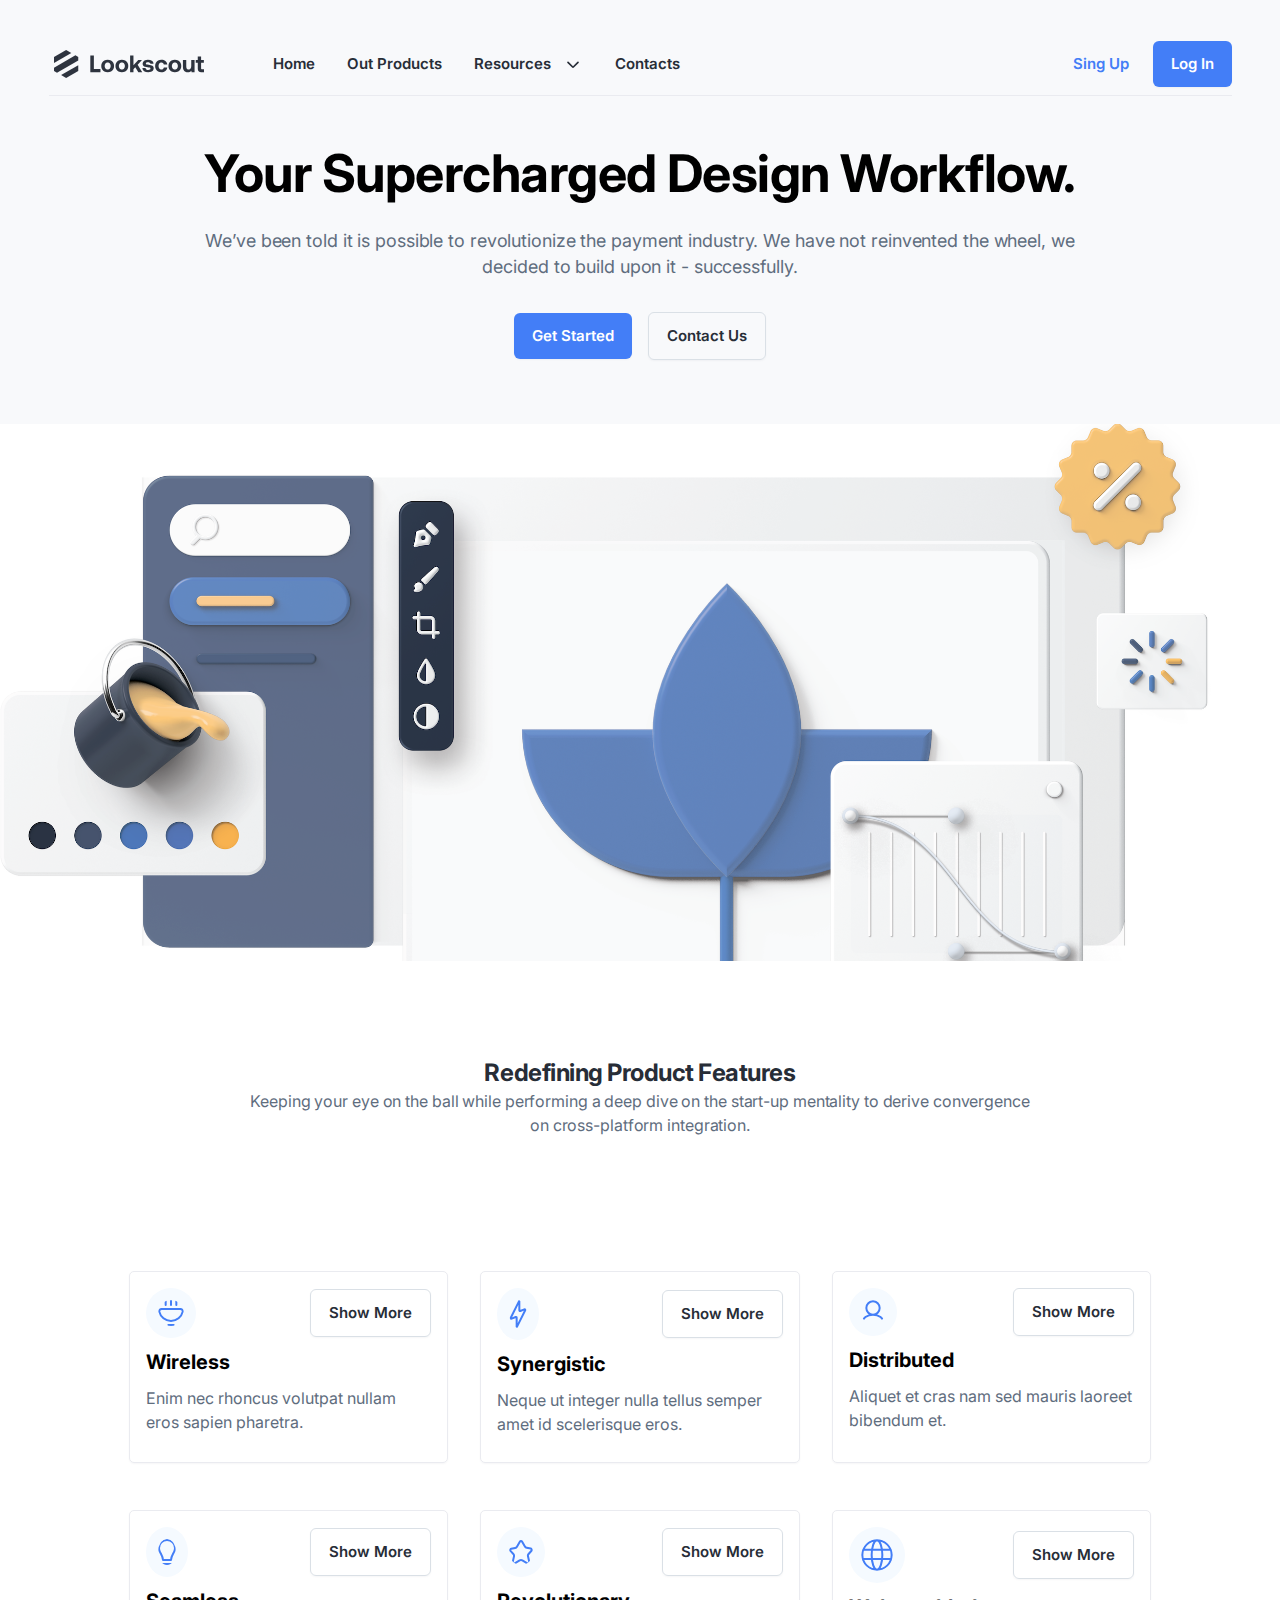
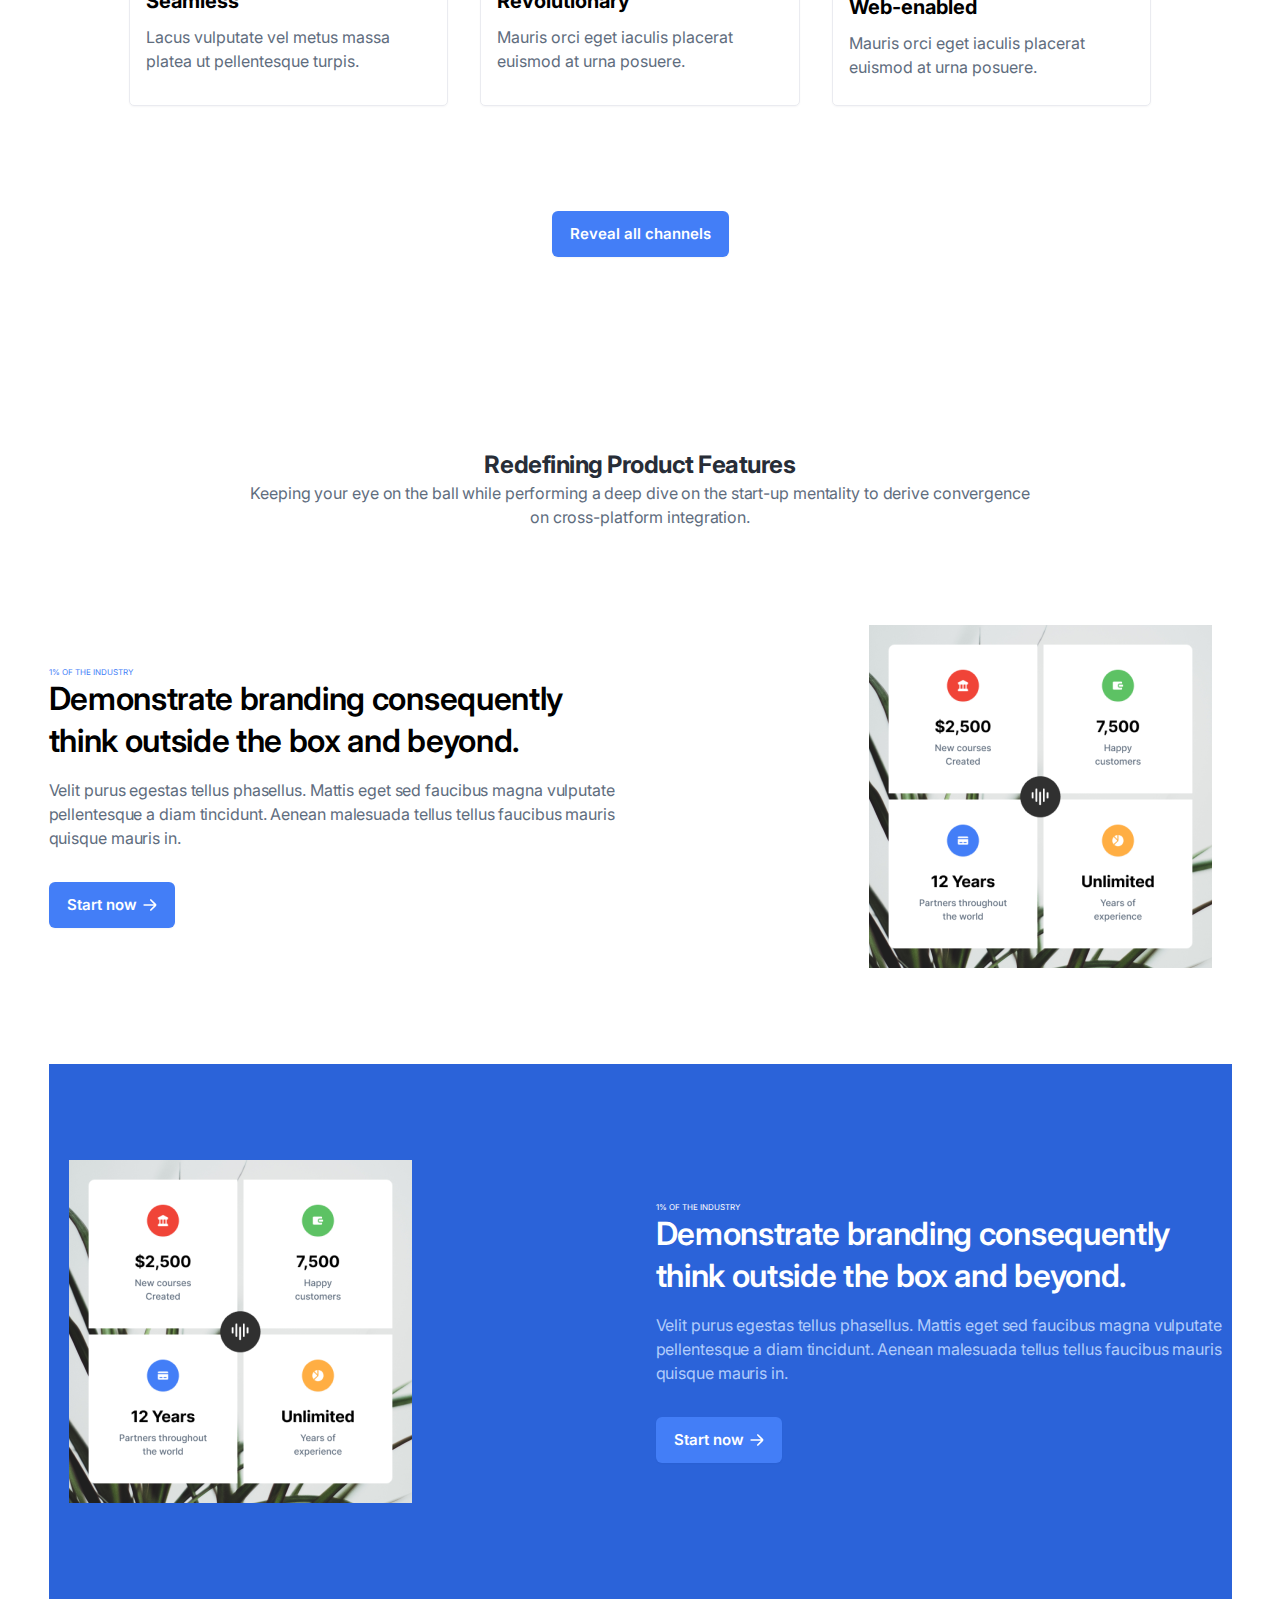
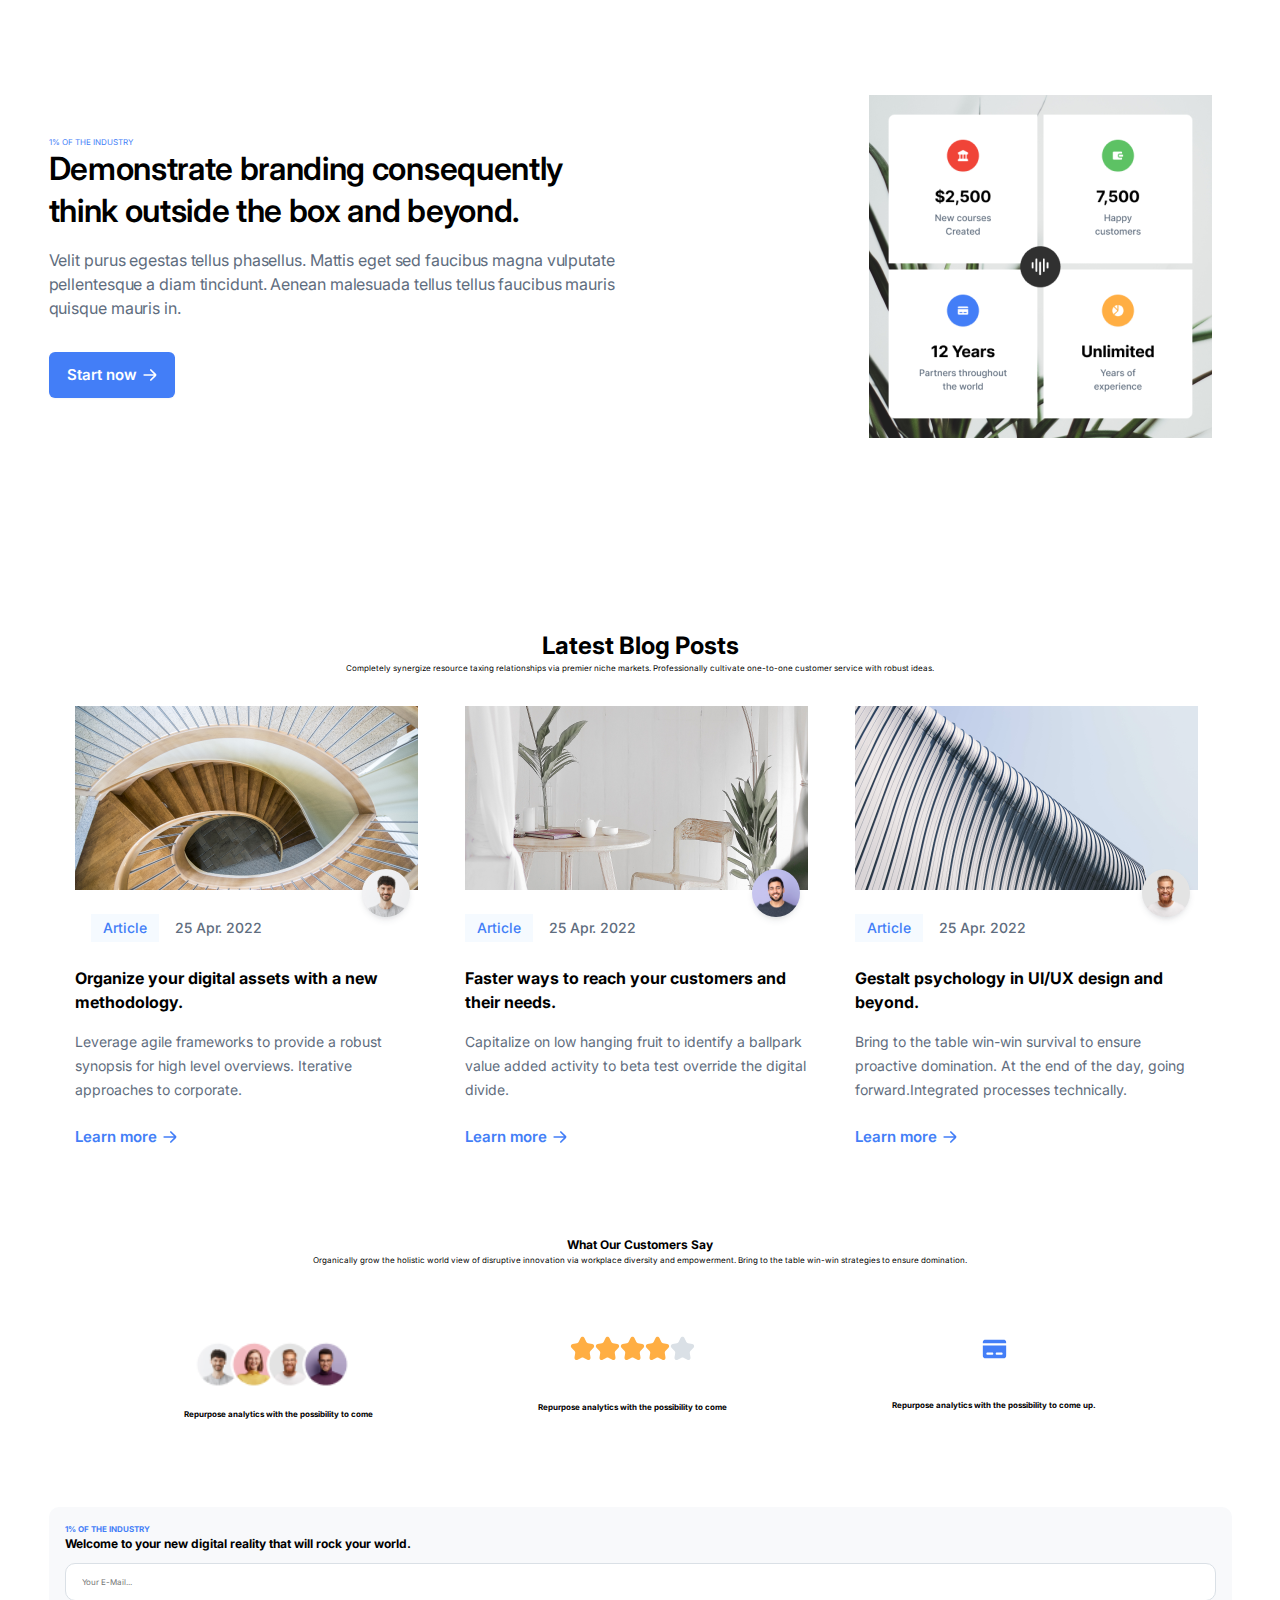
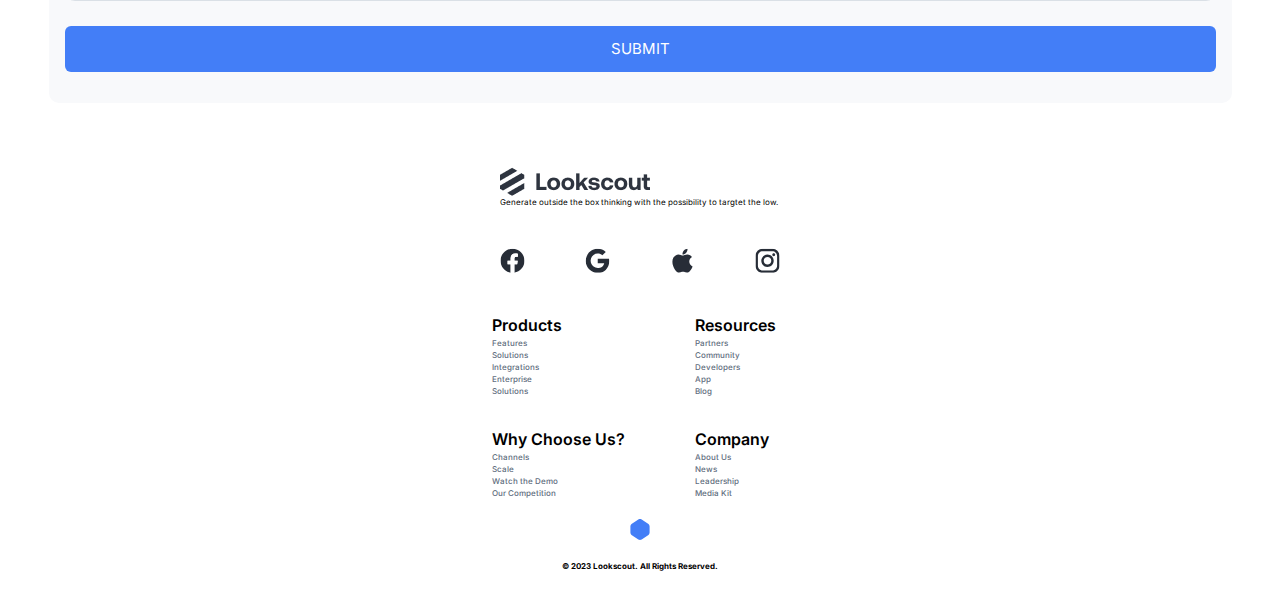
==== index.html @ 936dd912 "fix" ====
<!DOCTYPE html>
<html lang="en">

<head>
	<meta charset="UTF-8" />
	<meta http-equiv="X-UA-Compatible" content="IE=edge" />
	<meta name="viewport" content="width=device-width, initial-scale=1.0" />
	<!-- font link-->
	<link rel="preconnect" href="https://fonts.googleapis.com" />
	<link rel="preconnect" href="https://fonts.gstatic.com" crossorigin />
	<link href="https://fonts.googleapis.com/css2?family=Inter:wght@400;500;600;700&display=block" rel="stylesheet" />

	<!-- css reset -->
	<link rel="stylesheet" href="assets/css/reset.css" />
	<link rel="stylesheet" href="assets/css/lookscout.css" />
	<link rel="stylesheet" href="assets/css/button.css" />
	<!-- css links -->
	<title>Landing Page</title>
</head>

<body>
	<!-- Header Start -->

	<header>
		<div class="container">
			<!--Nav Start -->

			<nav>
				<div class="nav-flex">
					<a href="index.html"><img id="Logo" src="assets/img/svg/Logo.svg" alt="" /></a>
					<div class="Header-links">
						<a href="#">Home</a>
						<a href="#">Out Products</a>
						<a class="downlink" href="#">Resources
							<img src="assets/img/svg/down arrow.svg" alt="" /></a>
						<a href="#">Contacts</a>
					</div>
				</div>
				<div class="singUp-logIn">
					<a class="singUp" href="#">Sing Up</a>
					<a class="button button-blue" href="#"> Log In</a>
				</div>
				<a class="sidebar" href="#"><img src="assets/img/svg/Sidebar.svg" alt="" /></a>
			</nav>

			<!--Nav End -->

			<!--Hero-Base Start -->

			<section class="Hero-Base">
				<div class="Paragraph-container">
					<p class="Headline_xL-Mobile-Semibold">
						Your Supercharged Design Workflow.
					</p>
					<p class="Headline_gray">
						We’ve been told it is possible to revolutionize the
						payment industry. We have not reinvented the wheel,
						we decided to build upon it - successfully.
					</p>
				</div>
				<div class="Input-form">
					<a class="button button-blue mobile-full" href="#">Get Started</a>
					<a class="button mobile-full" href="#">Contact Us</a>
				</div>
			</section>

			<!--Hero-Base End -->
		</div>

		<img class="Header-img" src="assets/img/Landing Page Header Image.png" alt="" />
	</header>

	<!-- Header End -->

	<!-- LeftToRight Start -->
	<div class="section leftToRight">
		<div class="container">
			<div class="leftToRightHeader">
				<h3 class="text-center">Redefining Product Features</h3>
				<p class="text-l text-center">
					Keeping your eye on the ball while performing a deep
					dive on the start-up mentality to derive convergence on
					cross-platform integration.
				</p>
			</div>
			<div class="review-cards">
				<div class="review-card">
					<div class="review-card-header">
						<img src="assets/img/svg/sound.svg" alt="" />
						<a href="#" class="button">Show More</a>
					</div>
					<div class="review-card-text">
						<h4>Wireless</h4>
						<p>
							Enim nec rhoncus volutpat nullam eros sapien
							pharetra.
						</p>
					</div>
				</div>
				<div class="review-card">
					<div class="review-card-header">
						<img src="assets/img/svg/thunder.svg" alt="" />
						<a href="#" class="button">Show More</a>
					</div>
					<div class="review-card-text">
						<h4>Synergistic</h4>
						<p>
							Neque ut integer nulla tellus semper amet id
							scelerisque eros.
						</p>
					</div>
				</div>
				<div class="review-card">
					<div class="review-card-header">
						<img src="assets/img/svg/person.svg" alt="" />
						<a href="#" class="button">Show More</a>
					</div>
					<div class="review-card-text">
						<h4>Distributed</h4>
						<p>
							Aliquet et cras nam sed mauris laoreet bibendum
							et.
						</p>
					</div>
				</div>
				<div class="review-card">
					<div class="review-card-header">
						<img src="assets/img/svg/bulb.svg" alt="" />
						<a href="#" class="button">Show More</a>
					</div>
					<div class="review-card-text">
						<h4>Seamless</h4>
						<p>
							Lacus vulputate vel metus massa platea ut
							pellentesque turpis.
						</p>
					</div>
				</div>
				<div class="review-card">
					<div class="review-card-header">
						<img src="assets/img/svg/star.svg" alt="" />
						<a href="#" class="button">Show More</a>
					</div>
					<div class="review-card-text">
						<h4>Revolutionary</h4>
						<p>
							Mauris orci eget iaculis placerat euismod at
							urna posuere.
						</p>
					</div>
				</div>
				<div class="review-card">
					<div class="review-card-header">
						<img src="assets/img/svg/web.svg" alt="" />
						<a href="#" class="button">Show More</a>
					</div>
					<div class="review-card-text">
						<h4>Web-enabled</h4>
						<p>
							Mauris orci eget iaculis placerat euismod at
							urna posuere.
						</p>
					</div>
				</div>
			</div>
			<p class="button-container">
				<a href="#" class="button button-blue">Reveal all channels</a>
			</p>
		</div>
	</div>

	<div class="container">
		<div class="section leftToRight">
			<div class="leftToRightHeader">
				<h3 class="headline-S-Mobile text-center">
					Redefining Product Features
				</h3>
				<p class="text-l text-center">
					Keeping your eye on the ball while performing a deep
					dive on the start-up mentality to derive convergence on
					cross-platform integration.
				</p>
			</div>
			<div class="leftToRightContent">
				<div class="leftToRightContentImg p-lr">
					<img src="assets/img/demonstrate-card-mobile.png" alt="Redefining Product Features" />
				</div>
				<div class="leftToRightContentBase p-lr">
					<span text-s>1% OF THE INDUSTRY</span>
					<h2>
						Demonstrate branding consequently think outside the
						box and beyond.
					</h2>
					<p class="text-l">
						Velit purus egestas tellus phasellus. Mattis eget
						sed faucibus magna vulputate pellentesque a diam
						tincidunt. Aenean malesuada tellus tellus faucibus
						mauris quisque mauris in.
					</p>
					<a href="#" class="button button-blue">Start now
						<img src="assets/img/svg/arrow-right.svg" alt="arrow-right" /></a>
				</div>
			</div>
		</div>
		<div class="section leftToRight leftToRightBlue bg-blue">
			<div class="leftToRightContent">
				<div class="leftToRightContentImg p-lr">
					<img src="assets/img/demonstrate-card-mobile.png" alt="Redefining Product Features" />
				</div>
				<div class="leftToRightContentBase p-lr">
					<span text-s>1% OF THE INDUSTRY</span>
					<h2>
						Demonstrate branding consequently think outside the
						box and beyond.
					</h2>
					<p class="text-l">
						Velit purus egestas tellus phasellus. Mattis eget
						sed faucibus magna vulputate pellentesque a diam
						tincidunt. Aenean malesuada tellus tellus faucibus
						mauris quisque mauris in.
					</p>
					<a href="#" class="button button-blue">Start now
						<img src="assets/img/svg/arrow-right.svg" alt="arrow-right" /></a>
				</div>
			</div>
		</div>
		<div class="section leftToRight">
			<div class="leftToRightContent">
				<div class="leftToRightContentImg p-lr">
					<img src="assets/img/demonstrate-card-mobile.png" alt="Redefining Product Features" />
				</div>
				<div class="leftToRightContentBase p-lr">
					<span text-s>1% OF THE INDUSTRY</span>
					<h2>
						Demonstrate branding consequently think outside the
						box and beyond.
					</h2>
					<p class="text-l">
						Velit purus egestas tellus phasellus. Mattis eget
						sed faucibus magna vulputate pellentesque a diam
						tincidunt. Aenean malesuada tellus tellus faucibus
						mauris quisque mauris in.
					</p>
					<a href="#" class="button button-blue">Start now
						<img src="assets/img/svg/arrow-right.svg" alt="arrow-right" /></a>
				</div>
			</div>
		</div>
	</div>

	<div class="container">
		<div class="latest">
			<h1>Latest Blog Posts</h1>
			<p>
				Completely synergize resource taxing relationships via
				premier niche markets. Professionally cultivate one-to-one
				customer service with robust ideas.
			</p>
		</div>
		<div class="card-container">
			<div class="card">
				<div class="cards">
					<img src="assets/img/stairs.png" alt="" />
					<div class="cards1">
						<div></div>
						<h5>Article</h5>
						<p>25 Apr. 2022</p>
						<img src="assets/img/svg/Avatar.svg" alt="" />
					</div>
					<div class="cardsHeader">
						<h1>
							Organize your digital assets with a new
							methodology.
						</h1>
						<p>
							Leverage agile frameworks to provide a robust
							synopsis for high level overviews. Iterative
							approaches to corporate.
						</p>
						<div class="learn">
							<a href="#">Learn more</a>
							<img src="assets/img/svg/Icon.svg" alt="" />
						</div>
					</div>
				</div>
			</div>
			<div class="card">
				<img src="assets/img/table.png" alt="" />
				<div class="cards1">
					<h5>Article</h5>
					<p>25 Apr. 2022</p>
					<img src="assets/img/svg/Avatar2.svg" alt="" />
				</div>
				<div class="cardsHeader">
					<h1>
						Faster ways to reach your customers and their needs.
					</h1>
					<p>
						Capitalize on low hanging fruit to identify a
						ballpark value added activity to beta test override
						the digital divide.
					</p>
					<div class="learn">
						<a href="#">Learn more</a>
						<img src="assets/img/svg/Icon.svg" alt="" />
					</div>
				</div>
			</div>
			<div class="card">
				<img src="assets/img/stadium.png" alt="" />
				<div class="cards1">
					<h5>Article</h5>
					<p>25 Apr. 2022</p>
					<img src="assets/img/svg/Avatar3.svg" alt="" />
				</div>
				<div class="cardsHeader">
					<h1>Gestalt psychology in UI/UX design and beyond.</h1>
					<p>
						Bring to the table win-win survival to ensure
						proactive domination. At the end of the day, going
						forward.Integrated processes technically.
					</p>
					<div class="learn">
						<a href="#">Learn more</a>
						<img src="assets/img/svg/Icon.svg" alt="" />
					</div>
				</div>
			</div>
		</div>
	</div>

	<div class="container">
		<h2 class="text-center">What Our Customers Say</h2>
		<p class="text-center">
			Organically grow the holistic world view of disruptive
			innovation via workplace diversity and empowerment. Bring to the
			table win-win strategies to ensure domination.
		</p>
		<div class="customers">
			<div>
				<div class="profile-photos">
					<img src="assets/img/Avatar-s-1.png" alt="" />
					<img src="assets/img/Avatar-4.png" alt="" />
					<img src="assets/img/Avatar-s-3.png" alt="" />
					<img src="assets/img/Avatar-s-4.png" alt="" />
				</div>
				<h4 class="text-center">
					Repurpose analytics with the possibility to come
				</h4>
			</div>

			<div class="stars-section">
				<div class="stars">
					<img src="assets/img/svg/star-yellow.svg" alt="" />
					<img src="assets/img/svg/star-yellow.svg" alt="" />
					<img src="assets/img/svg/star-yellow.svg" alt="" />
					<img src="assets/img/svg/star-yellow.svg" alt="" />
					<img src="assets/img/svg/star-empty.svg" alt="" />
				</div>
				<h4 class="text-center">
					Repurpose analytics with the possibility to come
				</h4>
			</div>
			<div>
				<div class="stars">
					<img src="assets/img/svg/card.svg" alt="" />
				</div>
				<h4 class="text-center">
					Repurpose analytics with the possibility to come up.
				</h4>
			</div>
		</div>
	</div>
	<div class="container">
		<div class="bg-gray">
			<h4 style="color: #437ef7">1% OF THE INDUSTRY</h4>
			<h2>
				Welcome to your new digital reality that will rock your
				world.
			</h2>
			<input type="email" name="" id="email" placeholder="Your E-Mail..." />
			<a href="#" class="btn btn-blue">SUBMIT</a>
		</div>
	</div>

	<footer class="container">
		<div class="footer-container">
			<div class="footer-head">
				<div class="footer-head-text">
					<img src="assets/img/logo.png" alt="" />
					<p>
						Generate outside the box thinking with the
						possibility to targtet the low.
					</p>
				</div>
				<div class="social-area">
					<img src="assets/img/svg/face-logo.svg" alt="" />
					<img src="assets/img/svg/google-logo.svg" alt="" />
					<img src="assets/img/svg/apple-logo.svg" alt="" />
					<img src="assets/img/svg/insta-logo.svg" alt="" />
				</div>
			</div>
			<div style="text-align: left" class="footer-links">
				<div>
					<ul>
						<li>
							<a href="#" data-header="footer-header">Products</a>
						</li>
						<li><a href="#">Features</a></li>
						<li><a href="#">Solutions</a></li>
						<li><a href="#">Integrations</a></li>
						<li><a href="#">Enterprise</a></li>
						<li><a href="#">Solutions</a></li>
					</ul>
				</div>
				<div>
					<ul>
						<li>
							<a href="#" data-header="footer-header">Resources</a>
						</li>
						<li><a href="#">Partners</a></li>
						<li><a href="#">Community</a></li>
						<li><a href="#">Developers</a></li>
						<li><a href="#">App</a></li>
						<li><a href="#">Blog</a></li>
					</ul>
				</div>
				<div>
					<ul>
						<li>
							<a href="#" data-header="footer-header">Why Choose Us?</a>
						</li>
						<li><a href="#">Channels</a></li>
						<li><a href="#">Scale</a></li>
						<li><a href="#">Watch the Demo</a></li>
						<li><a href="#">Our Competition</a></li>
					</ul>
				</div>
				<div>
					<ul>
						<li>
							<a href="#" data-header="footer-header">Company</a>
						</li>
						<li><a href="#">About Us</a></li>
						<li><a href="#">News</a></li>
						<li><a href="#">Leadership</a></li>
						<li><a href="#">Media Kit</a></li>
					</ul>
				</div>
			</div>
			<div class="footer-bottom">
				<img src="assets/img/svg/footer-icon.svg" alt="" />
				<h4>© 2023 Lookscout. All Rights Reserved.</h4>
			</div>
		</div>
	</footer>
</body>

</html>
---- assets/css/lookscout.css ----
/* gap 8'in katları, gap değerlerini rem ile ayarlama yapıyorum*/
html {
	font-size: 8px;
	font-family: 'Inter', sans-serif;
}

/* MOBILE AREA */
.container {
	margin: 0 16.02px;
}

/* Header Start */

/* Nav Start */

header {
	background: #f8f9fb;
	transform: matrix(1, 0, 0, 1, 0, 0);
}

nav {
	height: 64px;
	display: flex;
	align-items: center;
	justify-content: space-between;
	border-bottom: 1px solid #eaebf0;
}

.nav-flex {
	display: flex;
	flex-direction: row;
	gap: 8rem;
	align-items: center;
	justify-content: space-between;
}

#Logo {
	height: 40px;
	min-width: 160px;
}

.Header-links {
	display: none;
}

.singUp-logIn {
	display: none;
}

/* Nav End */

/* Header Font */

.Headline_xL-Mobile-Semibold {
	font-size: 36px;
	font-weight: 600;
	line-height: 44px;
	letter-spacing: -0.02em;
	text-align: center;
}

.Headline_gray {
	font-size: 18px;
	font-weight: 400;
	line-height: 26px;
	letter-spacing: -0.10000000149011612px;
	text-align: center;
	color: #5f6d7e;
}

/* Hero-Base Start */

.Hero-Base {
	margin-top: 3rem;
	display: flex;
	align-items: center;
	flex-direction: column;
	gap: 3rem;
}

.Paragraph-container,
.Input-form {
	display: flex;
	align-items: center;
	flex-direction: column;
	justify-content: center;
	gap: 2rem;
}

/* Hero-Base End */

.Header-img {
	margin-top: 3rem;
	width: 100%;
}

/* Header End */

/* Utilities */

.text-center {
	text-align: center;
}

.leftToRightHeader {
	margin-top: 32px;
}

.leftToRightHeader h3,
.faqHeader h3 {
	font-size: 24px;
	font-weight: 700;
	line-height: 32px;
	letter-spacing: -0.02em;
	color: #272D37;
}

.text-l {
	font-size: 16px;
	font-weight: 400;
	line-height: 24px;
	letter-spacing: -0.10000000149011612px;
	color: #5f6d7e;
}

.text-s {
	font-size: 14px;
	font-weight: 600;
	line-height: 20px;
	letter-spacing: -0.10000000149011612px;
	text-align: left;
}

.text-m {
	font-size: 28px;
	font-weight: 600;
	line-height: 36px;
	letter-spacing: -0.02em;
	text-align: left;
}

.bg-white {
	background-color: #fafbfc;
}

.bg-blue {
	background-color: #2b63d9;
}

/* Utilities end */

.leftToRightContent {
	padding-top: 32px;
	padding-bottom: 32px;
}

.leftToRightContentImg {
	padding-bottom: 32px;
}

.leftToRightContentBase span {
	color: #437ef7;
	margin-bottom: 8px;
}

.leftToRightContentBase h2 {
	margin-bottom: 16px;
	font-size: 28px;
	font-weight: 600;
	line-height: 36px;
	letter-spacing: -0.02em;
	text-align: left;
}

.leftToRightContentBase p {
	margin-bottom: 32px;
}

.leftToRightBlue span,
.leftToRightBlue h2 {
	color: #ffffff;
}

.leftToRightBlue p {
	color: #b1ccfb;
}

.imgMobile {
	display: flex;
	margin: auto;
}

.imgPc {
	display: none;
}

.imgTablet {
	display: none;
}

/* blog start */

.latest {
	text-align: center;
	padding: 32px 0;
}

.latest h1 {
	font-family: 'Inter';
	font-weight: 700;
	font-size: 24px;
	line-height: 32px;
}

.latest p {
	text-align: center;
	font-family: 'Inter';
}

.card {
	gap: 20px;
	border-radius: 10px;
}

.cards1 {
	display: flex;
	gap: 16px;
	padding: 24px 0;
	align-items: center;
	justify-content: start;
	position: relative;
}

.cards1 img {
	position: absolute;
	right: 10px;
	bottom: 40px;
}

.cards h5 {
	background-color: #f5faff;
	padding: 4px 12px;
	color: #437ef7;
	font-weight: 500;
	font-size: 14px;
	line-height: 20px;
}

.cards1 p {
	color: #5f6d7e;
	font-family: 'Inter';
	font-weight: 500;
	font-size: 14px;
	line-height: 20px;
	letter-spacing: -0.1px;
}

.cardsHeader1 h1 {
	font-family: 'Inter';
	font-weight: 600;
	font-size: 20px;
}

.cardsHeader p {
	font-family: 'Inter';
	font-weight: 400;
	font-size: 14px;
	line-height: 24px;
	color: #5f6d7e;
	margin-top: 16px;
}

.cards1 h5 {
	background-color: #f5faff;
	padding: 4px 12px;
	color: #437ef7;
	font-weight: 500;
	font-size: 14px;
	line-height: 20px;
}

.learn {
	display: flex;
	gap: 6px;
	align-items: center;
	padding: 24px 0;
}

.learn a {
	color: #437ef7;
	text-decoration: none;
	font-family: 'Inter';
	font-weight: 600;
	font-size: 15px;
	line-height: 22px;
}

.cards2 {
	display: flex;
	gap: 16px;
	padding: 24px 0;
	align-items: center;
	justify-content: space-between;
}

.cards2 h5 {
	background-color: #f5faff;
	padding: 4px 12px;
	color: #437ef7;
	font-weight: 500;
	font-size: 14px;
	line-height: 20px;
}

.cards2 p {
	color: #5f6d7e;
	font-family: 'Inter';
	font-weight: 500;
	font-size: 14px;
	line-height: 20px;
	letter-spacing: -0.1px;
}

.cardsHeader2 h1 {
	font-family: 'Inter';
	font-size: 20px;
	font-weight: 600;
	line-height: 28px;
	margin-bottom: 28px;
}

.cardsHeader2 p {
	width: 279px;
	height: 96px;
	font-family: 'Inter';
	font-weight: 400;
	line-height: 24px;
	color: #5f6d7e;
}

.learn2 {
	display: flex;
	gap: 6px;
	align-items: center;
	padding: 24px 0;
}

.learn2 a {
	color: #437ef7;
	text-decoration: none;
	font-family: 'Inter';
	font-weight: 600;
	font-size: 15px;
	line-height: 22px;
}

.cards3 {
	display: flex;
	gap: 16px;
	padding: 24px 0;
	align-items: center;
	justify-content: space-between;
}

.cards3 h5 {
	background-color: #f5faff;
	padding: 4px 12px;
	color: #437ef7;
	font-weight: 500;
	font-size: 14px;
	line-height: 20px;
}

.cards3 p {
	color: #5f6d7e;
	font-family: 'Inter';
	font-weight: 500;
	font-size: 14px;
	line-height: 20px;
	letter-spacing: -0.1px;
}

.cardsHeader3 h1 {
	font-family: 'Inter';
	font-size: 20px;
	font-weight: 600;
	line-height: 28px;
	margin-bottom: 28px;
}

.cardsHeader3 p {
	width: 279px;
	height: 96px;
	font-family: 'Inter';
	font-weight: 400;
	line-height: 24px;
	color: #5f6d7e;
}

.learn3 {
	display: flex;
	gap: 6px;
	align-items: center;
	padding: 24px 0;
}

.learn3 a {
	color: #437ef7;
	text-decoration: none;
	font-family: 'Inter';
	font-weight: 600;
	font-size: 15px;
	line-height: 22px;
}

/* blog end */

/*Customer*/
.profile-photos {
	display: flex;
	align-items: center;
	justify-content: center;
	margin-top: 50px;
	margin-bottom: 20px;
}

.profile-photos img {
	margin-left: -12px;
	width: 48px;
}

.stars-section {
	margin-top: 50px;
	padding-top: 30px;
	padding-bottom: 50px;
	border-top: 1px solid rgba(0, 0, 0, 0.1);
	border-bottom: 1px solid rgba(0, 0, 0, 0.1);
}

.stars {
	display: flex;
	align-items: center;
	justify-content: center;
	padding-top: 40px;
	padding-bottom: 40px;
}
/*Customer End*/

/*Submit*/
.bg-gray {
	background-color: #f8f9fb;
	border-radius: 10px;
	padding: 16px;
}

#email {
	padding: 12px 16px;
	border: 1px solid #dae0e6;
	color: #dae0e6;
	width: 100%;
	border-radius: 10px;
	margin-top: 10px;
	margin-bottom: 10px;
}
/*Submit End*/

/*Footer*/
.footer-head {
	padding-inline: 20px;
}

.social-area {
	padding: 40px 0;
	display: flex;
	align-items: center;
	justify-content: center;
	gap: 60px;
}

.footer-links {
	display: grid;
	grid-template-columns: 1fr 1fr;
	gap: 30px;
	justify-items: stretch;
	align-items: start;
	justify-content: center;
}

.footer-links a {
	color: black;
	text-decoration: none;
	font-weight: 500;
	color: #5f6d7e;
}

.footer-links [data-header='footer-header'] {
	font-size: 16px;
	line-height: 24px;
	font-weight: 600;
	text-decoration: none;
	color: black;
}

.footer-links li {
	list-style: none;
}

.footer-container {
	display: flex;
	flex-direction: column;
	align-items: center;
}

.footer-bottom {
	display: flex;
	flex-direction: column;
	align-items: center;
	gap: 20px;
	padding-top: 20px;
}

.footer-bottom img {
	width: 20px;
}
/*Footer End*/
@media (min-width: 704px) {
	/* TABLET AREA  */

	/* Header Start */

	/* Header Font */

	.Headline_xL-Mobile-Semibold {
		font-size: 52px;
		font-weight: 700;
		line-height: 60px;
		letter-spacing: -0.01em;
	}

	/* Hero-Base Start */

	.Hero-Base {
		margin-top: 4rem;
		gap: 4rem;
	}

	.Paragraph-container {
		gap: 3rem;
	}

	.Input-form {
		flex-direction: row;
	}

	/* Hero-Base End */

	.Header-img {
		margin-top: 4rem;
	}

	/* Header End */

	.imgMobile {
		display: none;
	}

	.imgPc {
		display: none;
	}

	.imgTablet {
		display: block;
		display: flex;
		margin: auto;
	}
}



@media (min-width: 1215px) {
	/* DESKTOP AREA */

	.container {
		margin: 0 112.03px;
	}

	/* Header Start */

	/* Nav Start */

	.sidebar {
		display: none;
	}

	.Header-links {
		display: flex;
		flex-direction: row;
		gap: 4rem;
		justify-content: space-between;
		text-decoration: none;
		font-size: 15px;
		font-weight: 600;
		line-height: 22px;
	}

	.Header-links a {
		color: #272d37;
	}

	.downlink {
		display: inline-flex;
		gap: 1.5rem;
	}

	.singUp-logIn {
		display: flex;
		flex-direction: row;
		gap: 3rem;
		justify-content: space-between;
		align-items: center;
		font-size: 15px;
		font-weight: 600;
		line-height: 22px;
	}

	.singUp {
		color: #437ef7;
	}

	/* Nav End */

	/* Hero-Base Start */

	.Hero-Base {
		margin-top: 6rem;
	}

	.Paragraph-container {
		width: 900px;
	}

	/* Hero-Base End */

	/* Header End */

	.imgTablet {
		display: none;
	}

	.imgMobile {
		display: none;
	}

	.imgPc {
		display: block;
		display: flex;
		margin: auto;
	}

	.section {
		padding: 64px 0;
	}

	.leftToRightHeader {
		margin: 0 auto;
		width: 800px;
		padding-bottom: 64px;
	}

	.leftToRightContent {
		display: flex;
		align-items: center;
		gap: 140px;
		justify-content: space-between;
	}

	.leftToRightContentImg {
		padding: 0;
		order: 2;
	}

	.leftToRightContentBase {
		width: 576px;
	}

	.leftToRightContentBase h2 {
		font-weight: 600;
		font-size: 32px;
		line-height: 42px;
		letter-spacing: -0.01em;
	}

	.leftToRightBlue .leftToRightContentBase {
		order: 2;
	}

	.leftToRightLastChild {
		display: none;
	}
}
/*Utility Class*/

.container {
	padding: 32px 16px;
	box-sizing: border-box;
	max-width: 1215px;
	margin: 0 auto;
}

.button {
	padding: 12px 18px;
	border: 1px solid #dae0e6;
	font-size: 15px;
	line-height: 22px;
	text-decoration: none;
	color: black;
	border-radius: 6px;
	text-align: center;
}

.button.button-blue {
	border: none;
	background-color: rgba(67, 126, 247, 1);
	color: #fff;
}

/*Review*/

.review-text {
	text-align: center;
}

.review-text p {
	color: rgba(95, 109, 126, 1);
	margin-top: 12px;
	margin-bottom: 12px;
}

.review-card-header {
	display: flex;
	justify-content: space-between;
	align-items: center;
	margin-bottom: 10px;
}

.review-card-header img {
	padding: 12px;
	border-radius: 50%;
	background-color: #f5faff;
}

.review-card {
	border: 1px solid #eaebf0;
	box-shadow: 0px 1px 2px rgba(16, 24, 40, 0.04);
	border-radius: 5px;
	padding: 16px;
	margin-bottom: 15px;
}

.review-card-text h4 {
	font-size: 20px;
	line-height: 28px;
}

.review-card-text p {
	color: rgba(95, 109, 126, 1);
	font-size: 16px;
	line-height: 24px;
	padding-top: 10px;
	padding-bottom: 10px;
}

.button-container {
	text-align: center;
	margin-top: 20px;
}

/*Review End*/

@media (min-width: 704px) {
	/* TABLET ALANI */

	/*Review*/
	.review-cards {
		display: grid;
		grid-template-columns: 1fr 1fr;
		padding: 32px 40px;
		gap: 24px;
	}
	/*Review End*/

	.leftToRightContentImg > img {
		width: -webkit-fill-available;
		padding-inline: 20px;
	}

	.card-container {
		display: grid;
		grid-template-columns: 1fr 1fr;
		justify-items: center;
	}

	.card {
		max-width: 350px;
	}

	.customers {
		display: flex;
		align-items: center;
		justify-content: space-evenly;
	}
	.stars-section {
		padding: 30px;
		border: none;
		margin: 0;
	}
}

@media (min-width: 1215px) {
	/* Desktop ALANI */
	/*Review */
	.review-cards {
		display: grid;
		grid-template-columns: 1fr 1fr 1fr;
		padding: 70px 80px;
		gap: 32px;
	}
	/*Review End*/

	.card-container {
		display: flex;
		align-items: center;
		gap: 40px;
		justify-content: center;
	}
}
---- assets/css/button.css ----
/* Button */

.button {
	font-size: 15px;
	font-weight: 600;
	border-radius: 6px;
	padding: 12px 18px 12px 18px;
	box-shadow: 0px 1px 2px 0px #1018280a;
	display: inline-flex;
	border: 1px solid #dae0e6;
	text-decoration: none;
	color: #272d37;
	gap: 6px;
}

.button-blue {
	background: #437ef7;
	color: #fff;
	border: 1px solid #437ef7;
}

a {
	text-decoration: none;
}

/*Ali BUTTON*/
.btn {
	padding: 12px 18px;
	border: 1px solid #dae0e6;
	font-size: 15px;
	line-height: 22px;
	text-decoration: none;
	color: black;
	border-radius: 6px;
	text-align: center;
	display: block;
	margin-top: 15px;
	margin-bottom: 15px;
}

.btn.btn-blue {
	border: none;
	background-color: rgba(67, 126, 247, 1);
	color: #fff;
}
/*Ali BUTTON End*/

@media (max-width: 704px) {
	/* sadece mobil */

	.mobile-full {
		display: block;
		width: 100%;
		text-align: center;
	}
}
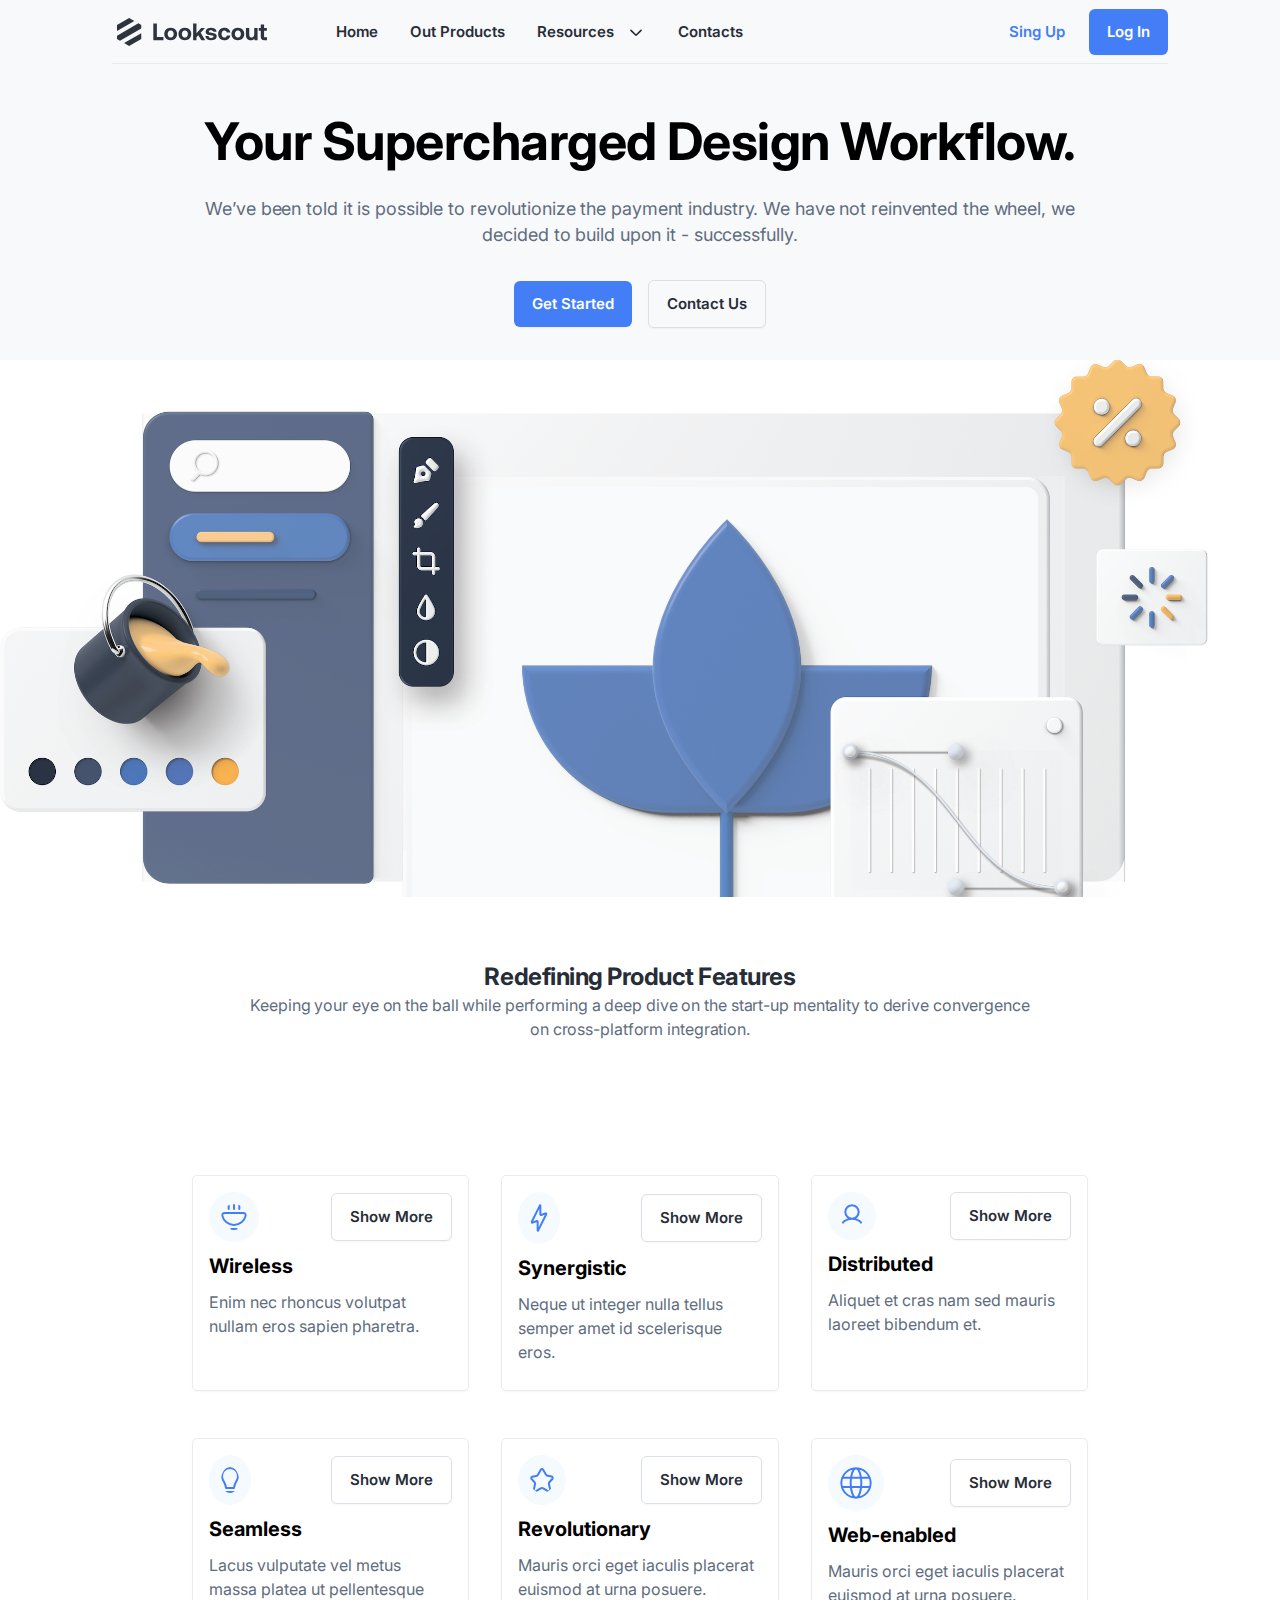
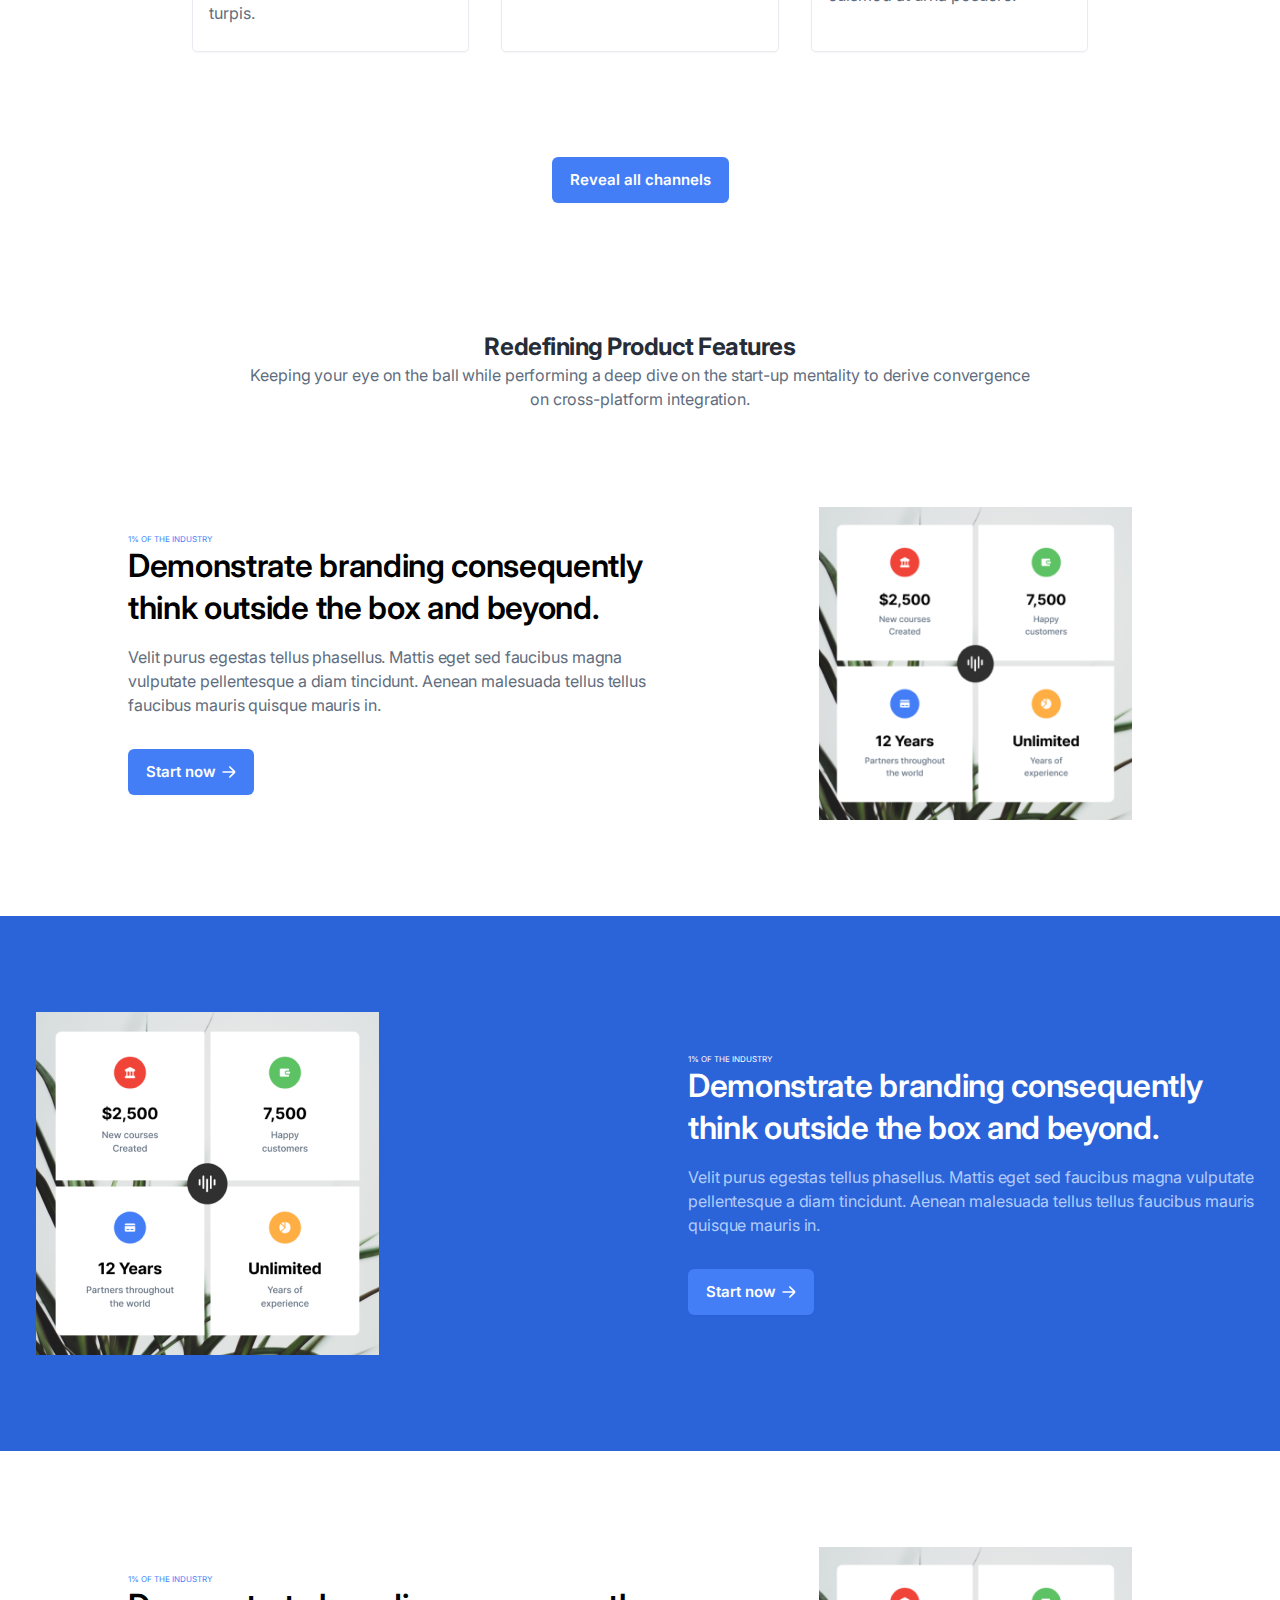
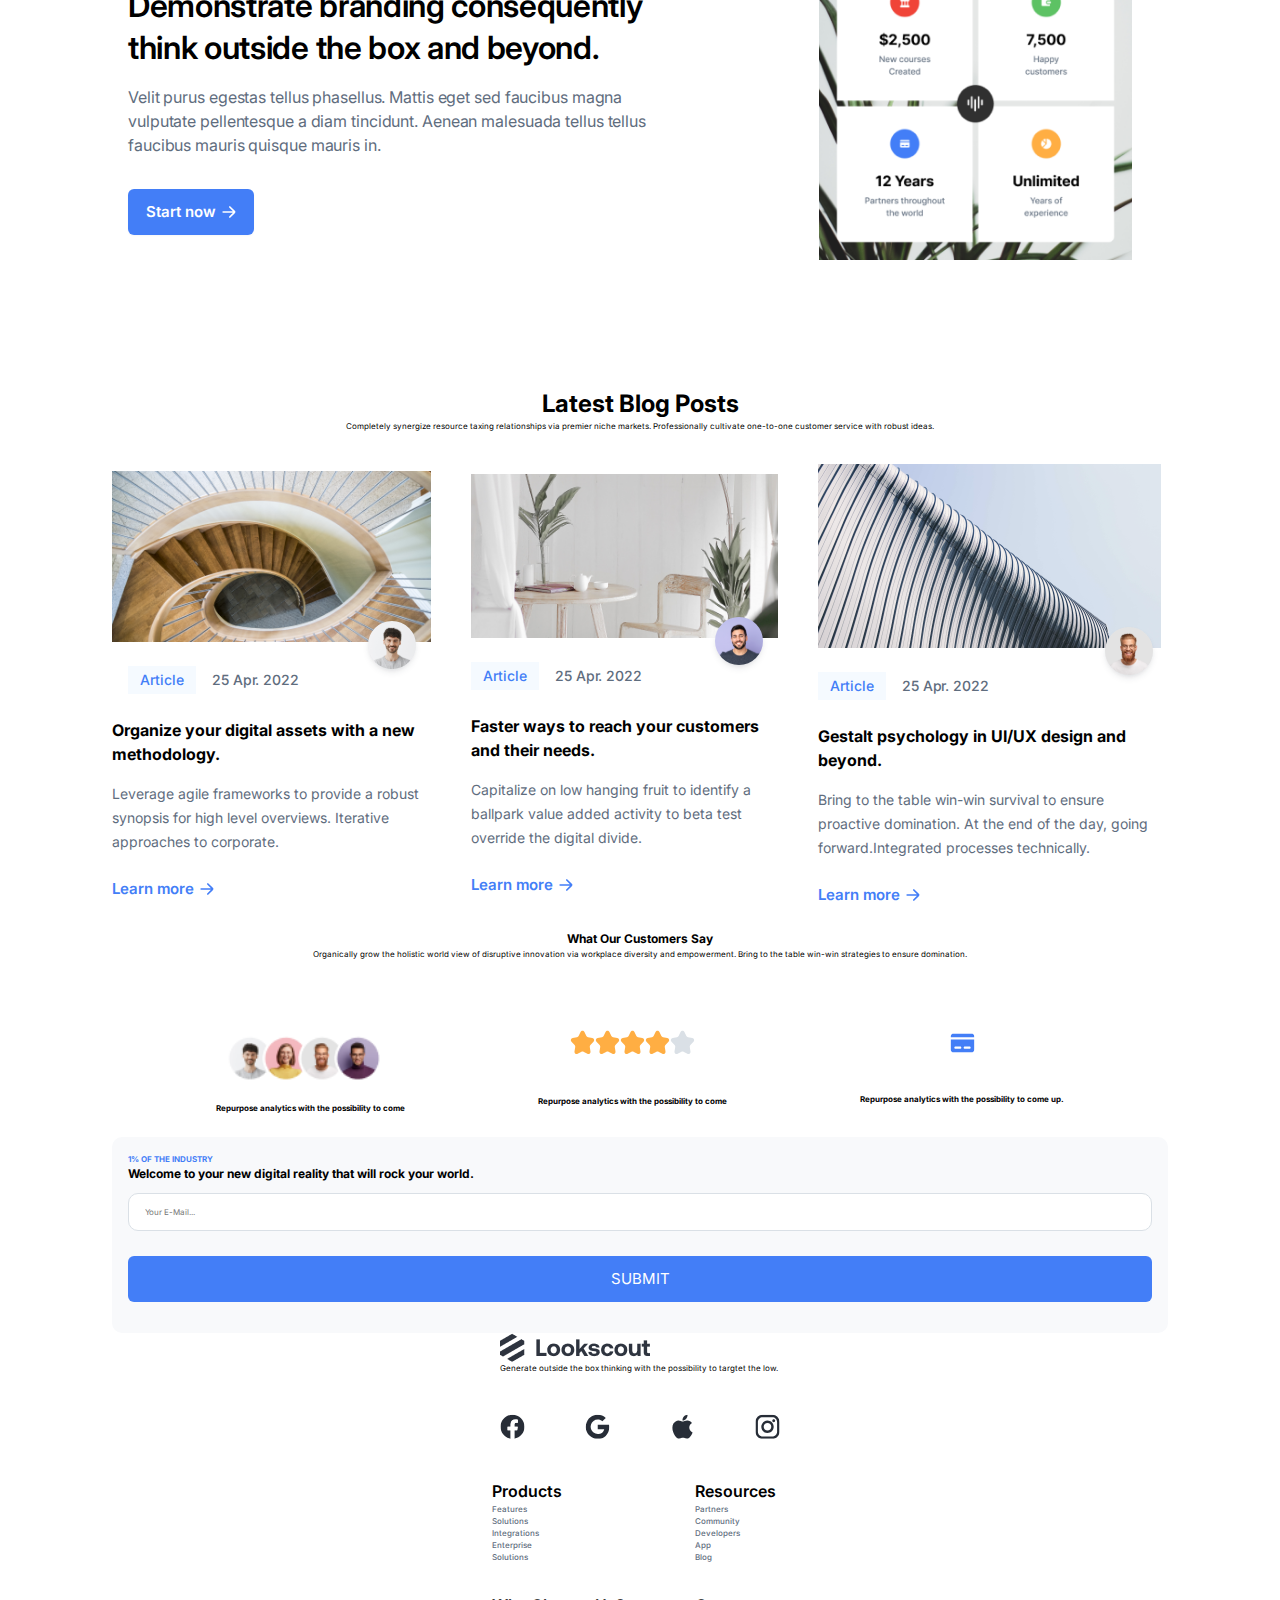
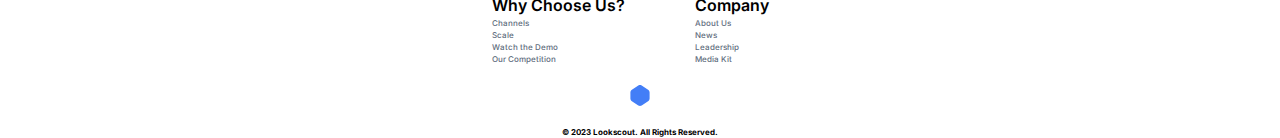
==== commit e0ec0131: "fix" ====
--- a/index.html
+++ b/index.html
@@ -169,8 +169,9 @@
 		</div>
 	</div>
 
-	<div class="container">
-		<div class="section leftToRight">
+	<div class="section leftToRight">
+		<div class="container">
+
 			<div class="leftToRightHeader">
 				<h3 class="headline-S-Mobile text-center">
 					Redefining Product Features
@@ -202,7 +203,31 @@
 				</div>
 			</div>
 		</div>
-		<div class="section leftToRight leftToRightBlue bg-blue">
+	</div>
+	<div class="section leftToRight leftToRightBlue bg-blue">
+		<div class="leftToRightContent">
+			<div class="leftToRightContentImg p-lr">
+				<img src="assets/img/demonstrate-card-mobile.png" alt="Redefining Product Features" />
+			</div>
+			<div class="leftToRightContentBase p-lr">
+				<span text-s>1% OF THE INDUSTRY</span>
+				<h2>
+					Demonstrate branding consequently think outside the
+					box and beyond.
+				</h2>
+				<p class="text-l">
+					Velit purus egestas tellus phasellus. Mattis eget
+					sed faucibus magna vulputate pellentesque a diam
+					tincidunt. Aenean malesuada tellus tellus faucibus
+					mauris quisque mauris in.
+				</p>
+				<a href="#" class="button button-blue">Start now
+					<img src="assets/img/svg/arrow-right.svg" alt="arrow-right" /></a>
+			</div>
+		</div>
+	</div>
+	<div class="section leftToRight">
+		<div class="container">
 			<div class="leftToRightContent">
 				<div class="leftToRightContentImg p-lr">
 					<img src="assets/img/demonstrate-card-mobile.png" alt="Redefining Product Features" />
@@ -224,29 +249,8 @@
 				</div>
 			</div>
 		</div>
-		<div class="section leftToRight">
-			<div class="leftToRightContent">
-				<div class="leftToRightContentImg p-lr">
-					<img src="assets/img/demonstrate-card-mobile.png" alt="Redefining Product Features" />
-				</div>
-				<div class="leftToRightContentBase p-lr">
-					<span text-s>1% OF THE INDUSTRY</span>
-					<h2>
-						Demonstrate branding consequently think outside the
-						box and beyond.
-					</h2>
-					<p class="text-l">
-						Velit purus egestas tellus phasellus. Mattis eget
-						sed faucibus magna vulputate pellentesque a diam
-						tincidunt. Aenean malesuada tellus tellus faucibus
-						mauris quisque mauris in.
-					</p>
-					<a href="#" class="button button-blue">Start now
-						<img src="assets/img/svg/arrow-right.svg" alt="arrow-right" /></a>
-				</div>
-			</div>
-		</div>
-	</div>
+	</div>
+
 
 	<div class="container">
 		<div class="latest">
--- a/assets/css/lookscout.css
+++ b/assets/css/lookscout.css
@@ -150,8 +150,7 @@
 /* Utilities end */
 
 .leftToRightContent {
-	padding-top: 32px;
-	padding-bottom: 32px;
+	padding: 32px 16px;
 }
 
 .leftToRightContentImg {
@@ -700,12 +699,12 @@
 }
 /*Utility Class*/
 
-.container {
+/* .container {
 	padding: 32px 16px;
 	box-sizing: border-box;
 	max-width: 1215px;
 	margin: 0 auto;
-}
+} */
 
 .button {
 	padding: 12px 18px;
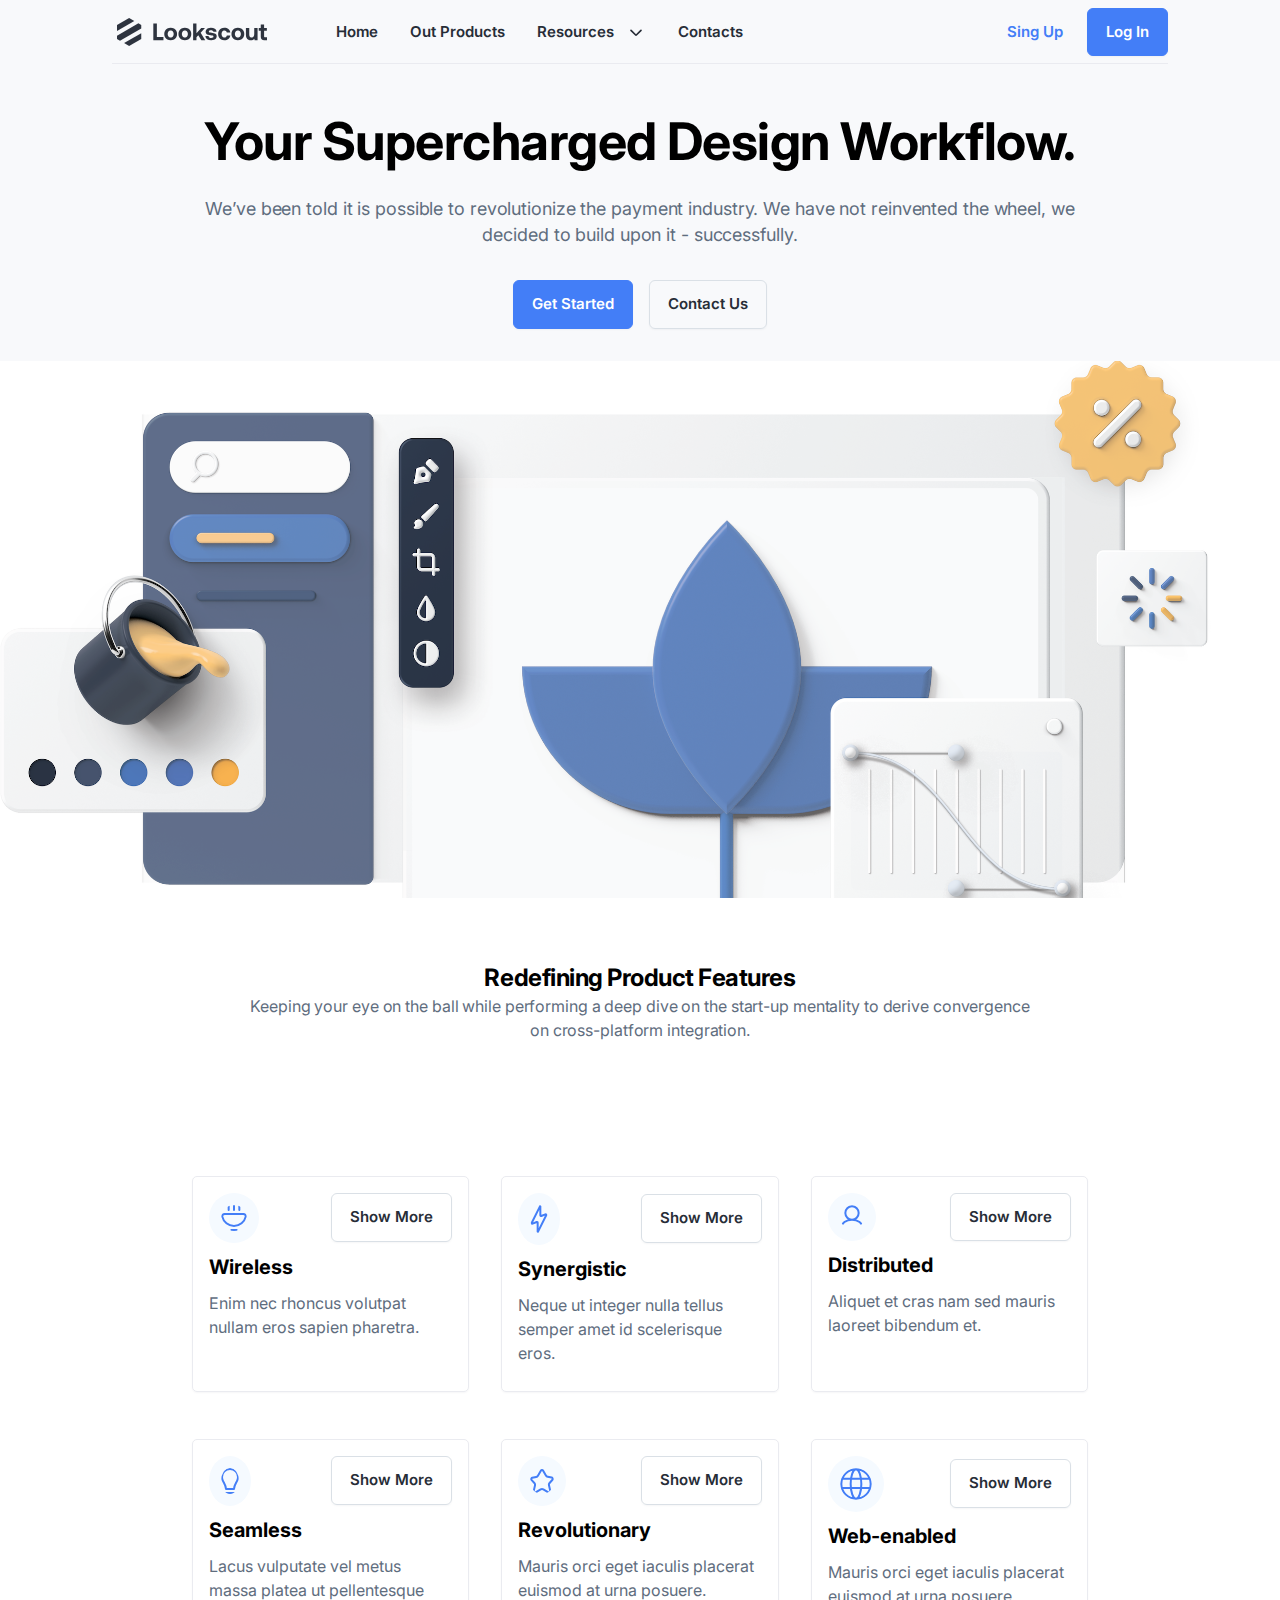
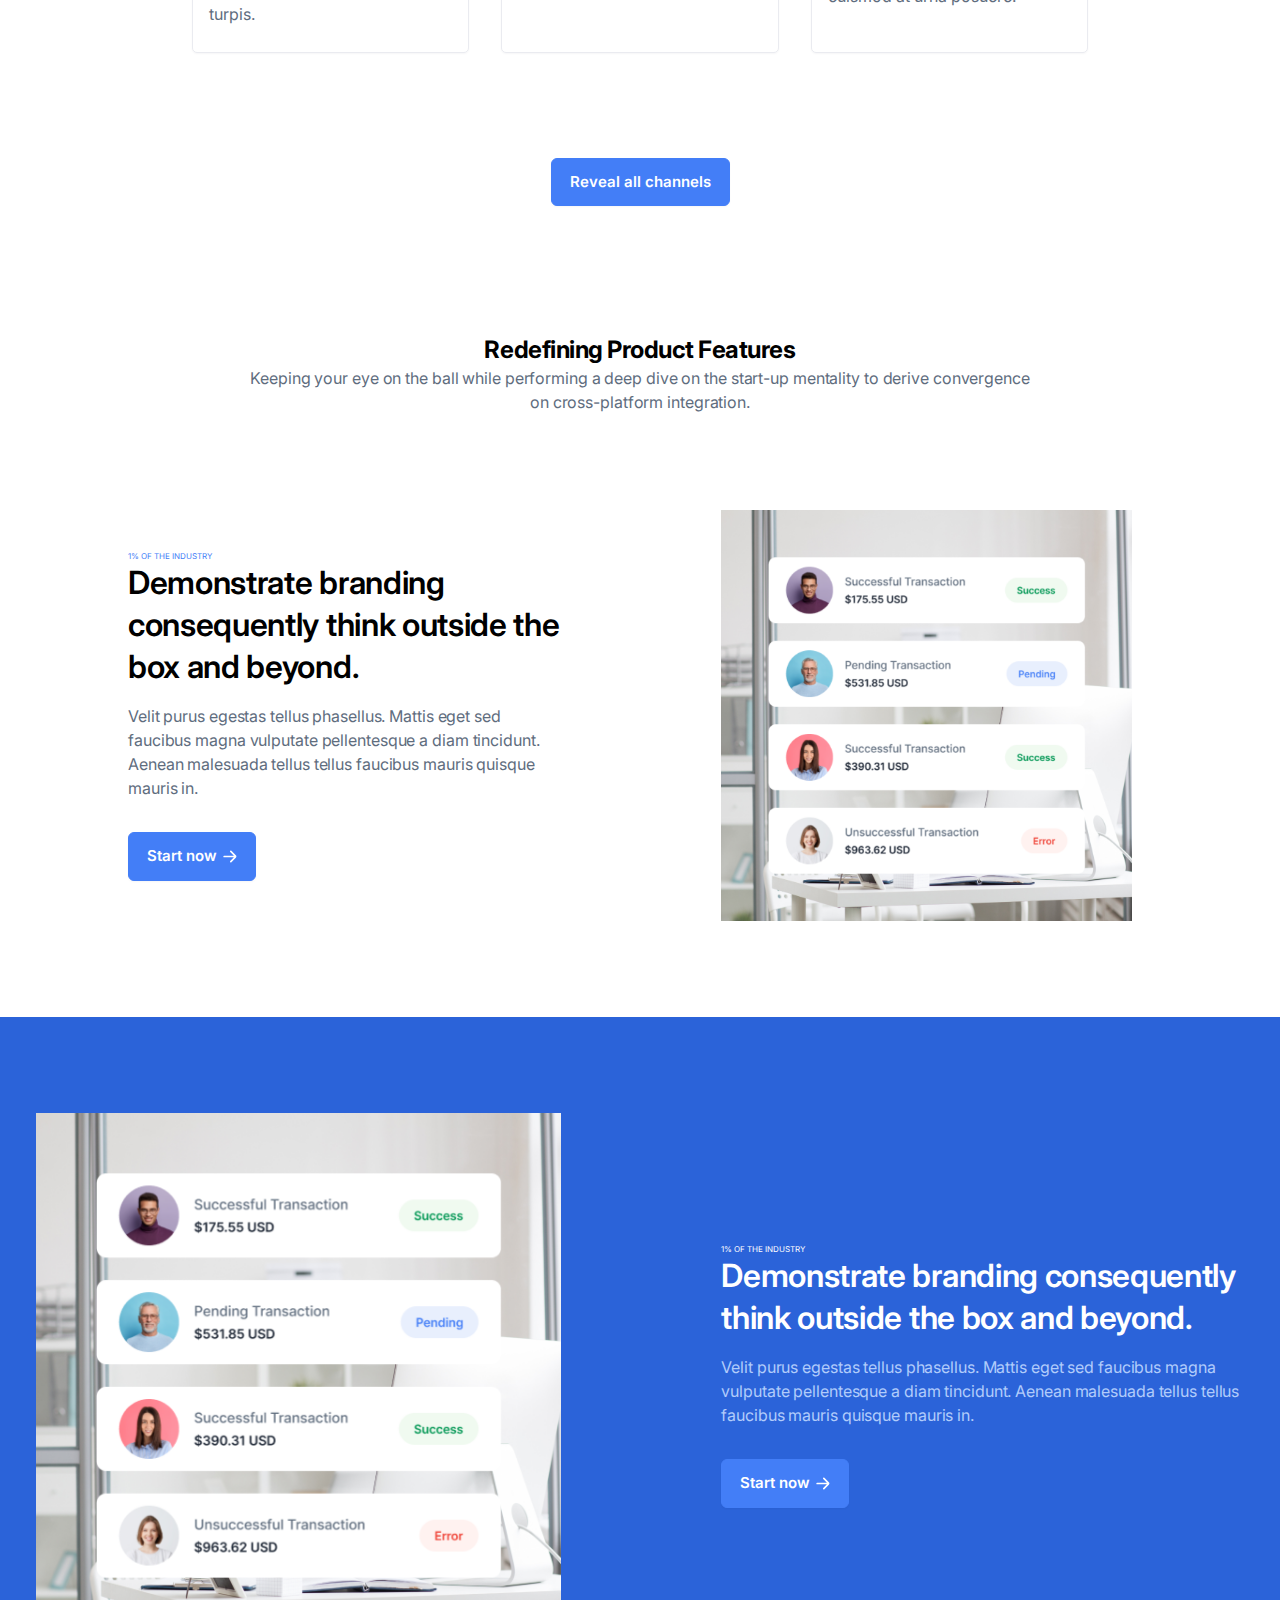
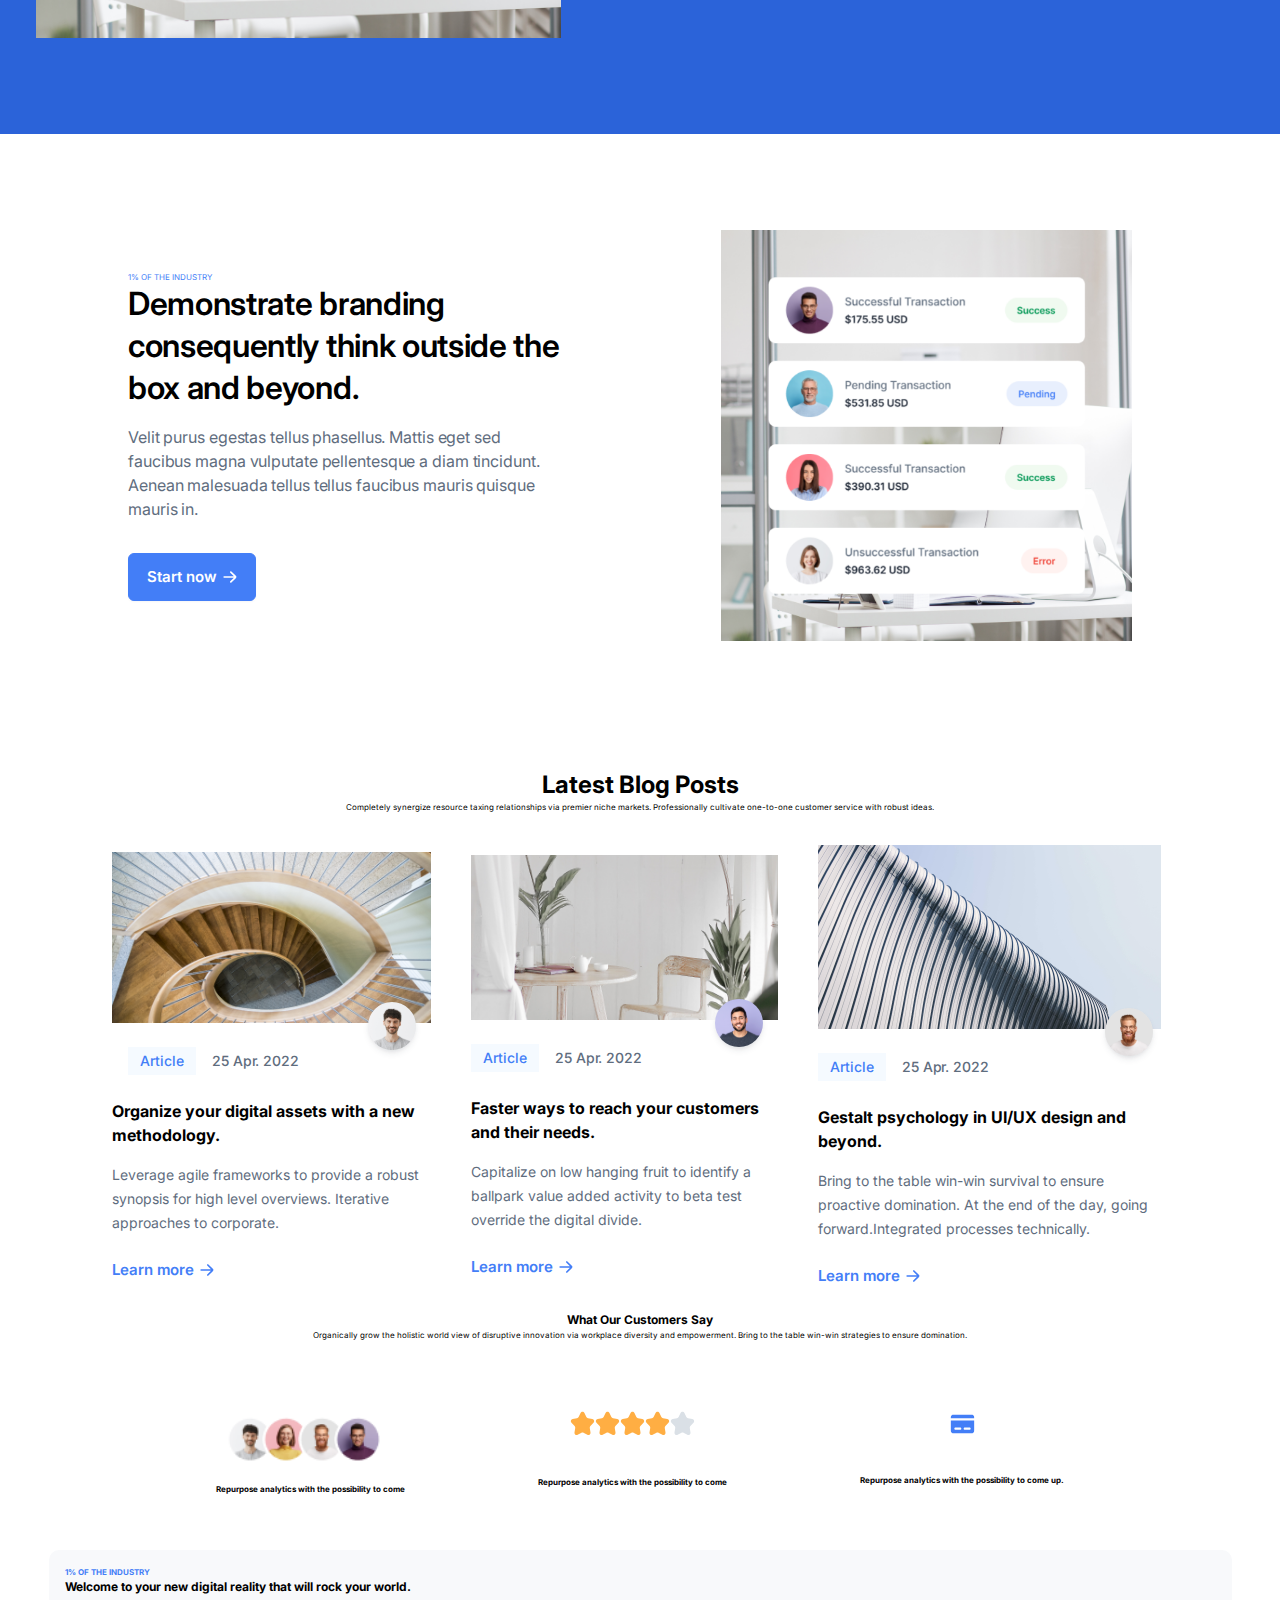
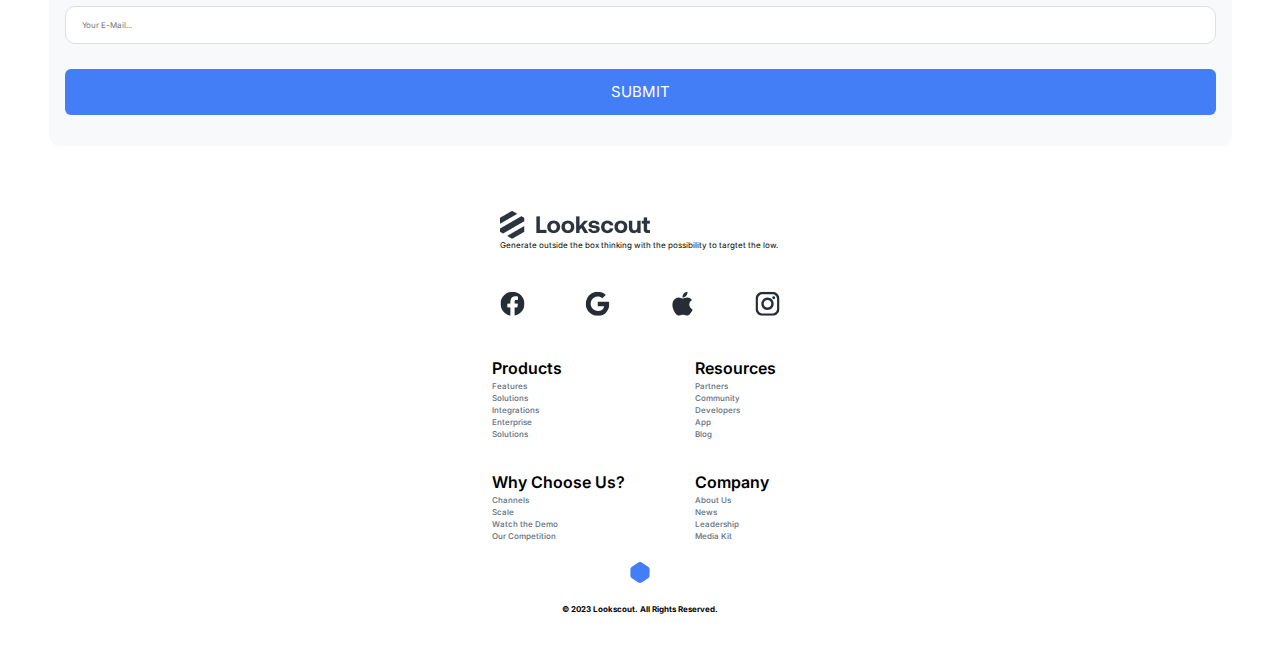
==== commit baef4f3b: "Genel resposive fix" ====
--- a/index.html
+++ b/index.html
@@ -1,285 +1,369 @@
 <!DOCTYPE html>
 <html lang="en">
-
-<head>
-	<meta charset="UTF-8" />
-	<meta http-equiv="X-UA-Compatible" content="IE=edge" />
-	<meta name="viewport" content="width=device-width, initial-scale=1.0" />
-	<!-- font link-->
-	<link rel="preconnect" href="https://fonts.googleapis.com" />
-	<link rel="preconnect" href="https://fonts.gstatic.com" crossorigin />
-	<link href="https://fonts.googleapis.com/css2?family=Inter:wght@400;500;600;700&display=block" rel="stylesheet" />
-
-	<!-- css reset -->
-	<link rel="stylesheet" href="assets/css/reset.css" />
-	<link rel="stylesheet" href="assets/css/lookscout.css" />
-	<link rel="stylesheet" href="assets/css/button.css" />
-	<!-- css links -->
-	<title>Landing Page</title>
-</head>
-
-<body>
-	<!-- Header Start -->
-
-	<header>
-		<div class="container">
-			<!--Nav Start -->
-
-			<nav>
-				<div class="nav-flex">
-					<a href="index.html"><img id="Logo" src="assets/img/svg/Logo.svg" alt="" /></a>
-					<div class="Header-links">
-						<a href="#">Home</a>
-						<a href="#">Out Products</a>
-						<a class="downlink" href="#">Resources
-							<img src="assets/img/svg/down arrow.svg" alt="" /></a>
-						<a href="#">Contacts</a>
-					</div>
-				</div>
-				<div class="singUp-logIn">
-					<a class="singUp" href="#">Sing Up</a>
-					<a class="button button-blue" href="#"> Log In</a>
-				</div>
-				<a class="sidebar" href="#"><img src="assets/img/svg/Sidebar.svg" alt="" /></a>
-			</nav>
-
-			<!--Nav End -->
-
-			<!--Hero-Base Start -->
-
-			<section class="Hero-Base">
-				<div class="Paragraph-container">
-					<p class="Headline_xL-Mobile-Semibold">
-						Your Supercharged Design Workflow.
+	<head>
+		<meta charset="UTF-8" />
+		<meta http-equiv="X-UA-Compatible" content="IE=edge" />
+		<meta name="viewport" content="width=device-width, initial-scale=1.0" />
+		<!-- font link-->
+		<link rel="preconnect" href="https://fonts.googleapis.com" />
+		<link rel="preconnect" href="https://fonts.gstatic.com" crossorigin />
+		<link
+			href="https://fonts.googleapis.com/css2?family=Inter:wght@400;500;600;700&display=block"
+			rel="stylesheet" />
+
+		<!-- css reset -->
+		<link rel="stylesheet" href="assets/css/reset.css" />
+		<link rel="stylesheet" href="assets/css/lookscout.css" />
+		<link rel="stylesheet" href="assets/css/button.css" />
+		<!-- css links -->
+		<title>Landing Page</title>
+	</head>
+
+	<body>
+		<!-- Header Start -->
+
+		<header>
+			<div class="container">
+				<!--Nav Start -->
+
+				<nav>
+					<div class="nav-flex">
+						<a href="index.html"
+							><img
+								id="Logo"
+								src="assets/img/svg/Logo.svg"
+								alt=""
+						/></a>
+						<div class="Header-links">
+							<a href="#">Home</a>
+							<a href="#">Out Products</a>
+							<a class="downlink" href="#"
+								>Resources
+								<img src="assets/img/svg/down arrow.svg" alt=""
+							/></a>
+							<a href="#">Contacts</a>
+						</div>
+					</div>
+					<div class="singUp-logIn">
+						<a class="singUp" href="#">Sing Up</a>
+						<a class="button button-blue" href="#"> Log In</a>
+					</div>
+					<a class="sidebar" href="#"
+						><img src="assets/img/svg/Sidebar.svg" alt=""
+					/></a>
+				</nav>
+
+				<!--Nav End -->
+
+				<!--Hero-Base Start -->
+
+				<section class="Hero-Base">
+					<div class="Paragraph-container">
+						<p class="Headline_xL-Mobile-Semibold">
+							Your Supercharged Design Workflow.
+						</p>
+						<p class="Headline_gray">
+							We’ve been told it is possible to revolutionize the
+							payment industry. We have not reinvented the wheel,
+							we decided to build upon it - successfully.
+						</p>
+					</div>
+					<div class="Input-form">
+						<a class="button button-blue mobile-full" href="#"
+							>Get Started</a
+						>
+						<a class="button mobile-full" href="#">Contact Us</a>
+					</div>
+				</section>
+
+				<!--Hero-Base End -->
+			</div>
+
+			<img
+				class="Header-img"
+				src="assets/img/Landing Page Header Image.png"
+				alt="" />
+		</header>
+
+		<!-- Header End -->
+
+		<!-- LeftToRight Start -->
+		<div class="section leftToRight">
+			<div class="container">
+				<div class="leftToRightHeader">
+					<h3 class="text-center">Redefining Product Features</h3>
+					<p class="text-l text-center">
+						Keeping your eye on the ball while performing a deep
+						dive on the start-up mentality to derive convergence on
+						cross-platform integration.
 					</p>
-					<p class="Headline_gray">
-						We’ve been told it is possible to revolutionize the
-						payment industry. We have not reinvented the wheel,
-						we decided to build upon it - successfully.
+				</div>
+				<div class="review-cards">
+					<div class="review-card">
+						<div class="review-card-header">
+							<img src="assets/img/svg/sound.svg" alt="" />
+							<a href="#" class="button">Show More</a>
+						</div>
+						<div class="review-card-text">
+							<h4>Wireless</h4>
+							<p>
+								Enim nec rhoncus volutpat nullam eros sapien
+								pharetra.
+							</p>
+						</div>
+					</div>
+					<div class="review-card">
+						<div class="review-card-header">
+							<img src="assets/img/svg/thunder.svg" alt="" />
+							<a href="#" class="button">Show More</a>
+						</div>
+						<div class="review-card-text">
+							<h4>Synergistic</h4>
+							<p>
+								Neque ut integer nulla tellus semper amet id
+								scelerisque eros.
+							</p>
+						</div>
+					</div>
+					<div class="review-card">
+						<div class="review-card-header">
+							<img src="assets/img/svg/person.svg" alt="" />
+							<a href="#" class="button">Show More</a>
+						</div>
+						<div class="review-card-text">
+							<h4>Distributed</h4>
+							<p>
+								Aliquet et cras nam sed mauris laoreet bibendum
+								et.
+							</p>
+						</div>
+					</div>
+					<div class="review-card">
+						<div class="review-card-header">
+							<img src="assets/img/svg/bulb.svg" alt="" />
+							<a href="#" class="button">Show More</a>
+						</div>
+						<div class="review-card-text">
+							<h4>Seamless</h4>
+							<p>
+								Lacus vulputate vel metus massa platea ut
+								pellentesque turpis.
+							</p>
+						</div>
+					</div>
+					<div class="review-card">
+						<div class="review-card-header">
+							<img src="assets/img/svg/star.svg" alt="" />
+							<a href="#" class="button">Show More</a>
+						</div>
+						<div class="review-card-text">
+							<h4>Revolutionary</h4>
+							<p>
+								Mauris orci eget iaculis placerat euismod at
+								urna posuere.
+							</p>
+						</div>
+					</div>
+					<div class="review-card">
+						<div class="review-card-header">
+							<img src="assets/img/svg/web.svg" alt="" />
+							<a href="#" class="button">Show More</a>
+						</div>
+						<div class="review-card-text">
+							<h4>Web-enabled</h4>
+							<p>
+								Mauris orci eget iaculis placerat euismod at
+								urna posuere.
+							</p>
+						</div>
+					</div>
+				</div>
+				<p class="button-container">
+					<a href="#" class="button button-blue"
+						>Reveal all channels</a
+					>
+				</p>
+			</div>
+		</div>
+
+		<div class="section leftToRight">
+			<div class="container">
+				<div class="leftToRightHeader">
+					<h3 class="headline-S-Mobile text-center">
+						Redefining Product Features
+					</h3>
+					<p class="text-l text-center">
+						Keeping your eye on the ball while performing a deep
+						dive on the start-up mentality to derive convergence on
+						cross-platform integration.
 					</p>
 				</div>
-				<div class="Input-form">
-					<a class="button button-blue mobile-full" href="#">Get Started</a>
-					<a class="button mobile-full" href="#">Contact Us</a>
-				</div>
-			</section>
-
-			<!--Hero-Base End -->
-		</div>
-
-		<img class="Header-img" src="assets/img/Landing Page Header Image.png" alt="" />
-	</header>
-
-	<!-- Header End -->
-
-	<!-- LeftToRight Start -->
-	<div class="section leftToRight">
-		<div class="container">
-			<div class="leftToRightHeader">
-				<h3 class="text-center">Redefining Product Features</h3>
-				<p class="text-l text-center">
-					Keeping your eye on the ball while performing a deep
-					dive on the start-up mentality to derive convergence on
-					cross-platform integration.
-				</p>
-			</div>
-			<div class="review-cards">
-				<div class="review-card">
-					<div class="review-card-header">
-						<img src="assets/img/svg/sound.svg" alt="" />
-						<a href="#" class="button">Show More</a>
-					</div>
-					<div class="review-card-text">
-						<h4>Wireless</h4>
-						<p>
-							Enim nec rhoncus volutpat nullam eros sapien
-							pharetra.
-						</p>
-					</div>
-				</div>
-				<div class="review-card">
-					<div class="review-card-header">
-						<img src="assets/img/svg/thunder.svg" alt="" />
-						<a href="#" class="button">Show More</a>
-					</div>
-					<div class="review-card-text">
-						<h4>Synergistic</h4>
-						<p>
-							Neque ut integer nulla tellus semper amet id
-							scelerisque eros.
-						</p>
-					</div>
-				</div>
-				<div class="review-card">
-					<div class="review-card-header">
-						<img src="assets/img/svg/person.svg" alt="" />
-						<a href="#" class="button">Show More</a>
-					</div>
-					<div class="review-card-text">
-						<h4>Distributed</h4>
-						<p>
-							Aliquet et cras nam sed mauris laoreet bibendum
-							et.
-						</p>
-					</div>
-				</div>
-				<div class="review-card">
-					<div class="review-card-header">
-						<img src="assets/img/svg/bulb.svg" alt="" />
-						<a href="#" class="button">Show More</a>
-					</div>
-					<div class="review-card-text">
-						<h4>Seamless</h4>
-						<p>
-							Lacus vulputate vel metus massa platea ut
-							pellentesque turpis.
-						</p>
-					</div>
-				</div>
-				<div class="review-card">
-					<div class="review-card-header">
-						<img src="assets/img/svg/star.svg" alt="" />
-						<a href="#" class="button">Show More</a>
-					</div>
-					<div class="review-card-text">
-						<h4>Revolutionary</h4>
-						<p>
-							Mauris orci eget iaculis placerat euismod at
-							urna posuere.
-						</p>
-					</div>
-				</div>
-				<div class="review-card">
-					<div class="review-card-header">
-						<img src="assets/img/svg/web.svg" alt="" />
-						<a href="#" class="button">Show More</a>
-					</div>
-					<div class="review-card-text">
-						<h4>Web-enabled</h4>
-						<p>
-							Mauris orci eget iaculis placerat euismod at
-							urna posuere.
-						</p>
-					</div>
-				</div>
-			</div>
-			<p class="button-container">
-				<a href="#" class="button button-blue">Reveal all channels</a>
-			</p>
-		</div>
-	</div>
-
-	<div class="section leftToRight">
-		<div class="container">
-
-			<div class="leftToRightHeader">
-				<h3 class="headline-S-Mobile text-center">
-					Redefining Product Features
-				</h3>
-				<p class="text-l text-center">
-					Keeping your eye on the ball while performing a deep
-					dive on the start-up mentality to derive convergence on
-					cross-platform integration.
-				</p>
-			</div>
+
+				<div class="leftToRightContent">
+					<div class="leftToRightContentImg p-lr">
+						<img
+							class="imgMobile"
+							src="assets/img/demonstrate-card-mobile.png"
+							alt="Redefining Product Features" />
+						<img
+							class="imgTablet"
+							src="assets/img/demonstrate-card-tablet.png"
+							alt="Redefining Product Features" />
+						<img
+							class="imgPc"
+							src="assets/img/demonstrate-card-pc.png"
+							alt="Redefining Product Features" />
+					</div>
+					<div class="leftToRightContentBase p-lr">
+						<span text-s>1% OF THE INDUSTRY</span>
+						<h2>
+							Demonstrate branding consequently think outside the
+							box and beyond.
+						</h2>
+						<p class="text-l">
+							Velit purus egestas tellus phasellus. Mattis eget
+							sed faucibus magna vulputate pellentesque a diam
+							tincidunt. Aenean malesuada tellus tellus faucibus
+							mauris quisque mauris in.
+						</p>
+						<a href="#" class="button button-blue"
+							>Start now
+							<img
+								src="assets/img/svg/arrow-right.svg"
+								alt="arrow-right"
+						/></a>
+					</div>
+				</div>
+			</div>
+		</div>
+		<div class="section leftToRight leftToRightBlue bg-blue">
 			<div class="leftToRightContent">
 				<div class="leftToRightContentImg p-lr">
-					<img src="assets/img/demonstrate-card-mobile.png" alt="Redefining Product Features" />
+					<img
+						class="imgMobile"
+						src="assets/img/demonstrate-card-mobile.png"
+						alt="Redefining Product Features" />
+					<img
+						class="imgTablet"
+						src="assets/img/demonstrate-card-tablet.png"
+						alt="Redefining Product Features" />
+					<img
+						class="imgPc"
+						src="assets/img/demonstrate-card-pc.png"
+						alt="Redefining Product Features" />
 				</div>
 				<div class="leftToRightContentBase p-lr">
 					<span text-s>1% OF THE INDUSTRY</span>
 					<h2>
-						Demonstrate branding consequently think outside the
-						box and beyond.
+						Demonstrate branding consequently think outside the box
+						and beyond.
 					</h2>
 					<p class="text-l">
-						Velit purus egestas tellus phasellus. Mattis eget
-						sed faucibus magna vulputate pellentesque a diam
-						tincidunt. Aenean malesuada tellus tellus faucibus
-						mauris quisque mauris in.
+						Velit purus egestas tellus phasellus. Mattis eget sed
+						faucibus magna vulputate pellentesque a diam tincidunt.
+						Aenean malesuada tellus tellus faucibus mauris quisque
+						mauris in.
 					</p>
-					<a href="#" class="button button-blue">Start now
-						<img src="assets/img/svg/arrow-right.svg" alt="arrow-right" /></a>
-				</div>
-			</div>
-		</div>
-	</div>
-	<div class="section leftToRight leftToRightBlue bg-blue">
-		<div class="leftToRightContent">
-			<div class="leftToRightContentImg p-lr">
-				<img src="assets/img/demonstrate-card-mobile.png" alt="Redefining Product Features" />
-			</div>
-			<div class="leftToRightContentBase p-lr">
-				<span text-s>1% OF THE INDUSTRY</span>
-				<h2>
-					Demonstrate branding consequently think outside the
-					box and beyond.
-				</h2>
-				<p class="text-l">
-					Velit purus egestas tellus phasellus. Mattis eget
-					sed faucibus magna vulputate pellentesque a diam
-					tincidunt. Aenean malesuada tellus tellus faucibus
-					mauris quisque mauris in.
+					<a href="#" class="button button-blue"
+						>Start now
+						<img
+							src="assets/img/svg/arrow-right.svg"
+							alt="arrow-right"
+					/></a>
+				</div>
+			</div>
+		</div>
+		<div class="container">
+			<div class="section leftToRight">
+				<div class="leftToRightContent">
+					<div class="leftToRightContentImg p-lr">
+						<img
+							class="imgMobile"
+							src="assets/img/demonstrate-card-mobile.png"
+							alt="Redefining Product Features" />
+						<img
+							class="imgTablet"
+							src="assets/img/demonstrate-card-tablet.png"
+							alt="Redefining Product Features" />
+						<img
+							class="imgPc"
+							src="assets/img/demonstrate-card-pc.png"
+							alt="Redefining Product Features" />
+					</div>
+					<div class="leftToRightContentBase p-lr">
+						<span text-s>1% OF THE INDUSTRY</span>
+						<h2>
+							Demonstrate branding consequently think outside the
+							box and beyond.
+						</h2>
+						<p class="text-l">
+							Velit purus egestas tellus phasellus. Mattis eget
+							sed faucibus magna vulputate pellentesque a diam
+							tincidunt. Aenean malesuada tellus tellus faucibus
+							mauris quisque mauris in.
+						</p>
+						<a href="#" class="button button-blue"
+							>Start now
+							<img
+								src="assets/img/svg/arrow-right.svg"
+								alt="arrow-right"
+						/></a>
+					</div>
+				</div>
+			</div>
+		</div>
+
+		<div class="container">
+			<div class="latest">
+				<h1>Latest Blog Posts</h1>
+				<p>
+					Completely synergize resource taxing relationships via
+					premier niche markets. Professionally cultivate one-to-one
+					customer service with robust ideas.
 				</p>
-				<a href="#" class="button button-blue">Start now
-					<img src="assets/img/svg/arrow-right.svg" alt="arrow-right" /></a>
-			</div>
-		</div>
-	</div>
-	<div class="section leftToRight">
-		<div class="container">
-			<div class="leftToRightContent">
-				<div class="leftToRightContentImg p-lr">
-					<img src="assets/img/demonstrate-card-mobile.png" alt="Redefining Product Features" />
-				</div>
-				<div class="leftToRightContentBase p-lr">
-					<span text-s>1% OF THE INDUSTRY</span>
-					<h2>
-						Demonstrate branding consequently think outside the
-						box and beyond.
-					</h2>
-					<p class="text-l">
-						Velit purus egestas tellus phasellus. Mattis eget
-						sed faucibus magna vulputate pellentesque a diam
-						tincidunt. Aenean malesuada tellus tellus faucibus
-						mauris quisque mauris in.
-					</p>
-					<a href="#" class="button button-blue">Start now
-						<img src="assets/img/svg/arrow-right.svg" alt="arrow-right" /></a>
-				</div>
-			</div>
-		</div>
-	</div>
-
-
-	<div class="container">
-		<div class="latest">
-			<h1>Latest Blog Posts</h1>
-			<p>
-				Completely synergize resource taxing relationships via
-				premier niche markets. Professionally cultivate one-to-one
-				customer service with robust ideas.
-			</p>
-		</div>
-		<div class="card-container">
-			<div class="card">
-				<div class="cards">
-					<img src="assets/img/stairs.png" alt="" />
+			</div>
+			<div class="card-container">
+				<div class="card">
+					<div class="cards">
+						<img src="assets/img/stairs.png" alt="" />
+						<div class="cards1">
+							<div></div>
+							<h5>Article</h5>
+							<p>25 Apr. 2022</p>
+							<img src="assets/img/svg/Avatar.svg" alt="" />
+						</div>
+						<div class="cardsHeader">
+							<h1>
+								Organize your digital assets with a new
+								methodology.
+							</h1>
+							<p>
+								Leverage agile frameworks to provide a robust
+								synopsis for high level overviews. Iterative
+								approaches to corporate.
+							</p>
+							<div class="learn">
+								<a href="#">Learn more</a>
+								<img src="assets/img/svg/Icon.svg" alt="" />
+							</div>
+						</div>
+					</div>
+				</div>
+				<div class="card">
+					<img src="assets/img/table.png" alt="" />
 					<div class="cards1">
-						<div></div>
 						<h5>Article</h5>
 						<p>25 Apr. 2022</p>
-						<img src="assets/img/svg/Avatar.svg" alt="" />
+						<img src="assets/img/svg/Avatar2.svg" alt="" />
 					</div>
 					<div class="cardsHeader">
 						<h1>
-							Organize your digital assets with a new
-							methodology.
+							Faster ways to reach your customers and their needs.
 						</h1>
 						<p>
-							Leverage agile frameworks to provide a robust
-							synopsis for high level overviews. Iterative
-							approaches to corporate.
+							Capitalize on low hanging fruit to identify a
+							ballpark value added activity to beta test override
+							the digital divide.
 						</p>
 						<div class="learn">
 							<a href="#">Learn more</a>
@@ -287,177 +371,165 @@
 						</div>
 					</div>
 				</div>
-			</div>
-			<div class="card">
-				<img src="assets/img/table.png" alt="" />
-				<div class="cards1">
-					<h5>Article</h5>
-					<p>25 Apr. 2022</p>
-					<img src="assets/img/svg/Avatar2.svg" alt="" />
-				</div>
-				<div class="cardsHeader">
-					<h1>
-						Faster ways to reach your customers and their needs.
-					</h1>
-					<p>
-						Capitalize on low hanging fruit to identify a
-						ballpark value added activity to beta test override
-						the digital divide.
-					</p>
-					<div class="learn">
-						<a href="#">Learn more</a>
-						<img src="assets/img/svg/Icon.svg" alt="" />
-					</div>
-				</div>
-			</div>
-			<div class="card">
-				<img src="assets/img/stadium.png" alt="" />
-				<div class="cards1">
-					<h5>Article</h5>
-					<p>25 Apr. 2022</p>
-					<img src="assets/img/svg/Avatar3.svg" alt="" />
-				</div>
-				<div class="cardsHeader">
-					<h1>Gestalt psychology in UI/UX design and beyond.</h1>
-					<p>
-						Bring to the table win-win survival to ensure
-						proactive domination. At the end of the day, going
-						forward.Integrated processes technically.
-					</p>
-					<div class="learn">
-						<a href="#">Learn more</a>
-						<img src="assets/img/svg/Icon.svg" alt="" />
-					</div>
-				</div>
-			</div>
-		</div>
-	</div>
-
-	<div class="container">
-		<h2 class="text-center">What Our Customers Say</h2>
-		<p class="text-center">
-			Organically grow the holistic world view of disruptive
-			innovation via workplace diversity and empowerment. Bring to the
-			table win-win strategies to ensure domination.
-		</p>
-		<div class="customers">
-			<div>
-				<div class="profile-photos">
-					<img src="assets/img/Avatar-s-1.png" alt="" />
-					<img src="assets/img/Avatar-4.png" alt="" />
-					<img src="assets/img/Avatar-s-3.png" alt="" />
-					<img src="assets/img/Avatar-s-4.png" alt="" />
-				</div>
-				<h4 class="text-center">
-					Repurpose analytics with the possibility to come
-				</h4>
-			</div>
-
-			<div class="stars-section">
-				<div class="stars">
-					<img src="assets/img/svg/star-yellow.svg" alt="" />
-					<img src="assets/img/svg/star-yellow.svg" alt="" />
-					<img src="assets/img/svg/star-yellow.svg" alt="" />
-					<img src="assets/img/svg/star-yellow.svg" alt="" />
-					<img src="assets/img/svg/star-empty.svg" alt="" />
-				</div>
-				<h4 class="text-center">
-					Repurpose analytics with the possibility to come
-				</h4>
-			</div>
-			<div>
-				<div class="stars">
-					<img src="assets/img/svg/card.svg" alt="" />
-				</div>
-				<h4 class="text-center">
-					Repurpose analytics with the possibility to come up.
-				</h4>
-			</div>
-		</div>
-	</div>
-	<div class="container">
-		<div class="bg-gray">
-			<h4 style="color: #437ef7">1% OF THE INDUSTRY</h4>
-			<h2>
-				Welcome to your new digital reality that will rock your
-				world.
-			</h2>
-			<input type="email" name="" id="email" placeholder="Your E-Mail..." />
-			<a href="#" class="btn btn-blue">SUBMIT</a>
-		</div>
-	</div>
-
-	<footer class="container">
-		<div class="footer-container">
-			<div class="footer-head">
-				<div class="footer-head-text">
-					<img src="assets/img/logo.png" alt="" />
-					<p>
-						Generate outside the box thinking with the
-						possibility to targtet the low.
-					</p>
-				</div>
-				<div class="social-area">
-					<img src="assets/img/svg/face-logo.svg" alt="" />
-					<img src="assets/img/svg/google-logo.svg" alt="" />
-					<img src="assets/img/svg/apple-logo.svg" alt="" />
-					<img src="assets/img/svg/insta-logo.svg" alt="" />
-				</div>
-			</div>
-			<div style="text-align: left" class="footer-links">
+				<div class="card">
+					<img src="assets/img/stadium.png" alt="" />
+					<div class="cards1">
+						<h5>Article</h5>
+						<p>25 Apr. 2022</p>
+						<img src="assets/img/svg/Avatar3.svg" alt="" />
+					</div>
+					<div class="cardsHeader">
+						<h1>Gestalt psychology in UI/UX design and beyond.</h1>
+						<p>
+							Bring to the table win-win survival to ensure
+							proactive domination. At the end of the day, going
+							forward.Integrated processes technically.
+						</p>
+						<div class="learn">
+							<a href="#">Learn more</a>
+							<img src="assets/img/svg/Icon.svg" alt="" />
+						</div>
+					</div>
+				</div>
+			</div>
+		</div>
+
+		<div class="container">
+			<h2 class="text-center">What Our Customers Say</h2>
+			<p class="text-center">
+				Organically grow the holistic world view of disruptive
+				innovation via workplace diversity and empowerment. Bring to the
+				table win-win strategies to ensure domination.
+			</p>
+			<div class="customers">
 				<div>
-					<ul>
-						<li>
-							<a href="#" data-header="footer-header">Products</a>
-						</li>
-						<li><a href="#">Features</a></li>
-						<li><a href="#">Solutions</a></li>
-						<li><a href="#">Integrations</a></li>
-						<li><a href="#">Enterprise</a></li>
-						<li><a href="#">Solutions</a></li>
-					</ul>
+					<div class="profile-photos">
+						<img src="assets/img/Avatar-s-1.png" alt="" />
+						<img src="assets/img/Avatar-4.png" alt="" />
+						<img src="assets/img/Avatar-s-3.png" alt="" />
+						<img src="assets/img/Avatar-s-4.png" alt="" />
+					</div>
+					<h4 class="text-center">
+						Repurpose analytics with the possibility to come
+					</h4>
+				</div>
+
+				<div class="stars-section">
+					<div class="stars">
+						<img src="assets/img/svg/star-yellow.svg" alt="" />
+						<img src="assets/img/svg/star-yellow.svg" alt="" />
+						<img src="assets/img/svg/star-yellow.svg" alt="" />
+						<img src="assets/img/svg/star-yellow.svg" alt="" />
+						<img src="assets/img/svg/star-empty.svg" alt="" />
+					</div>
+					<h4 class="text-center">
+						Repurpose analytics with the possibility to come
+					</h4>
 				</div>
 				<div>
-					<ul>
-						<li>
-							<a href="#" data-header="footer-header">Resources</a>
-						</li>
-						<li><a href="#">Partners</a></li>
-						<li><a href="#">Community</a></li>
-						<li><a href="#">Developers</a></li>
-						<li><a href="#">App</a></li>
-						<li><a href="#">Blog</a></li>
-					</ul>
-				</div>
-				<div>
-					<ul>
-						<li>
-							<a href="#" data-header="footer-header">Why Choose Us?</a>
-						</li>
-						<li><a href="#">Channels</a></li>
-						<li><a href="#">Scale</a></li>
-						<li><a href="#">Watch the Demo</a></li>
-						<li><a href="#">Our Competition</a></li>
-					</ul>
-				</div>
-				<div>
-					<ul>
-						<li>
-							<a href="#" data-header="footer-header">Company</a>
-						</li>
-						<li><a href="#">About Us</a></li>
-						<li><a href="#">News</a></li>
-						<li><a href="#">Leadership</a></li>
-						<li><a href="#">Media Kit</a></li>
-					</ul>
-				</div>
-			</div>
-			<div class="footer-bottom">
-				<img src="assets/img/svg/footer-icon.svg" alt="" />
-				<h4>© 2023 Lookscout. All Rights Reserved.</h4>
-			</div>
-		</div>
-	</footer>
-</body>
-
-</html>+					<div class="stars">
+						<img src="assets/img/svg/card.svg" alt="" />
+					</div>
+					<h4 class="text-center">
+						Repurpose analytics with the possibility to come up.
+					</h4>
+				</div>
+			</div>
+		</div>
+		<div class="a_container">
+			<div class="bg-gray">
+				<h4 style="color: #437ef7">1% OF THE INDUSTRY</h4>
+				<h2>
+					Welcome to your new digital reality that will rock your
+					world.
+				</h2>
+				<input
+					type="email"
+					name=""
+					id="email"
+					placeholder="Your E-Mail..." />
+				<a href="#" class="btn btn-blue">SUBMIT</a>
+			</div>
+		</div>
+
+		<footer class="a_container">
+			<div class="footer-container">
+				<div class="footer-head">
+					<div class="footer-head-text">
+						<img src="assets/img/logo.png" alt="" />
+						<p>
+							Generate outside the box thinking with the
+							possibility to targtet the low.
+						</p>
+					</div>
+					<div class="social-area">
+						<img src="assets/img/svg/face-logo.svg" alt="" />
+						<img src="assets/img/svg/google-logo.svg" alt="" />
+						<img src="assets/img/svg/apple-logo.svg" alt="" />
+						<img src="assets/img/svg/insta-logo.svg" alt="" />
+					</div>
+				</div>
+				<div style="text-align: left" class="footer-links">
+					<div>
+						<ul>
+							<li>
+								<a href="#" data-header="footer-header"
+									>Products</a
+								>
+							</li>
+							<li><a href="#">Features</a></li>
+							<li><a href="#">Solutions</a></li>
+							<li><a href="#">Integrations</a></li>
+							<li><a href="#">Enterprise</a></li>
+							<li><a href="#">Solutions</a></li>
+						</ul>
+					</div>
+					<div>
+						<ul>
+							<li>
+								<a href="#" data-header="footer-header"
+									>Resources</a
+								>
+							</li>
+							<li><a href="#">Partners</a></li>
+							<li><a href="#">Community</a></li>
+							<li><a href="#">Developers</a></li>
+							<li><a href="#">App</a></li>
+							<li><a href="#">Blog</a></li>
+						</ul>
+					</div>
+					<div>
+						<ul>
+							<li>
+								<a href="#" data-header="footer-header"
+									>Why Choose Us?</a
+								>
+							</li>
+							<li><a href="#">Channels</a></li>
+							<li><a href="#">Scale</a></li>
+							<li><a href="#">Watch the Demo</a></li>
+							<li><a href="#">Our Competition</a></li>
+						</ul>
+					</div>
+					<div>
+						<ul>
+							<li>
+								<a href="#" data-header="footer-header"
+									>Company</a
+								>
+							</li>
+							<li><a href="#">About Us</a></li>
+							<li><a href="#">News</a></li>
+							<li><a href="#">Leadership</a></li>
+							<li><a href="#">Media Kit</a></li>
+						</ul>
+					</div>
+				</div>
+				<div class="footer-bottom">
+					<img src="assets/img/svg/footer-icon.svg" alt="" />
+					<h4>© 2023 Lookscout. All Rights Reserved.</h4>
+				</div>
+			</div>
+		</footer>
+	</body>
+</html>
--- a/assets/css/lookscout.css
+++ b/assets/css/lookscout.css
@@ -106,13 +106,11 @@
 	margin-top: 32px;
 }
 
-.leftToRightHeader h3,
-.faqHeader h3 {
+.leftToRightHeader h3 {
 	font-size: 24px;
 	font-weight: 700;
 	line-height: 32px;
 	letter-spacing: -0.02em;
-	color: #272D37;
 }
 
 .text-l {
@@ -569,15 +567,61 @@
 
 	.imgTablet {
 		display: block;
+		margin: auto;
+	}
+
+	.review-cards {
+		display: grid;
+		grid-template-columns: 1fr 1fr;
+		padding: 32px 40px;
+		gap: 24px;
+	}
+	/*Review End*/
+
+	.leftToRightContentImg > img {
+		width: -webkit-fill-available;
+		padding-inline: 20px;
+	}
+
+	.card-container {
+		display: grid;
+		grid-template-columns: 1fr 1fr;
+		justify-items: center;
+	}
+
+	.card {
+		max-width: 350px;
+	}
+
+	.customers {
 		display: flex;
-		margin: auto;
-	}
-}
-
-
+		align-items: center;
+		justify-content: space-evenly;
+	}
+	.stars-section {
+		padding: 30px;
+		border: none;
+		margin: 0;
+	}
+}
 
 @media (min-width: 1215px) {
 	/* DESKTOP AREA */
+
+	.review-cards {
+		display: grid;
+		grid-template-columns: 1fr 1fr 1fr;
+		padding: 70px 80px;
+		gap: 32px;
+	}
+	/*Review End*/
+
+	.card-container {
+		display: flex;
+		align-items: center;
+		gap: 40px;
+		justify-content: center;
+	}
 
 	.container {
 		margin: 0 112.03px;
@@ -652,7 +696,6 @@
 
 	.imgPc {
 		display: block;
-		display: flex;
 		margin: auto;
 	}
 
@@ -671,6 +714,7 @@
 		align-items: center;
 		gap: 140px;
 		justify-content: space-between;
+		padding: 32px 16px;
 	}
 
 	.leftToRightContentImg {
@@ -699,28 +743,11 @@
 }
 /*Utility Class*/
 
-/* .container {
+.a_container {
 	padding: 32px 16px;
 	box-sizing: border-box;
 	max-width: 1215px;
 	margin: 0 auto;
-} */
-
-.button {
-	padding: 12px 18px;
-	border: 1px solid #dae0e6;
-	font-size: 15px;
-	line-height: 22px;
-	text-decoration: none;
-	color: black;
-	border-radius: 6px;
-	text-align: center;
-}
-
-.button.button-blue {
-	border: none;
-	background-color: rgba(67, 126, 247, 1);
-	color: #fff;
 }
 
 /*Review*/
@@ -775,61 +802,3 @@
 }
 
 /*Review End*/
-
-@media (min-width: 704px) {
-	/* TABLET ALANI */
-
-	/*Review*/
-	.review-cards {
-		display: grid;
-		grid-template-columns: 1fr 1fr;
-		padding: 32px 40px;
-		gap: 24px;
-	}
-	/*Review End*/
-
-	.leftToRightContentImg > img {
-		width: -webkit-fill-available;
-		padding-inline: 20px;
-	}
-
-	.card-container {
-		display: grid;
-		grid-template-columns: 1fr 1fr;
-		justify-items: center;
-	}
-
-	.card {
-		max-width: 350px;
-	}
-
-	.customers {
-		display: flex;
-		align-items: center;
-		justify-content: space-evenly;
-	}
-	.stars-section {
-		padding: 30px;
-		border: none;
-		margin: 0;
-	}
-}
-
-@media (min-width: 1215px) {
-	/* Desktop ALANI */
-	/*Review */
-	.review-cards {
-		display: grid;
-		grid-template-columns: 1fr 1fr 1fr;
-		padding: 70px 80px;
-		gap: 32px;
-	}
-	/*Review End*/
-
-	.card-container {
-		display: flex;
-		align-items: center;
-		gap: 40px;
-		justify-content: center;
-	}
-}
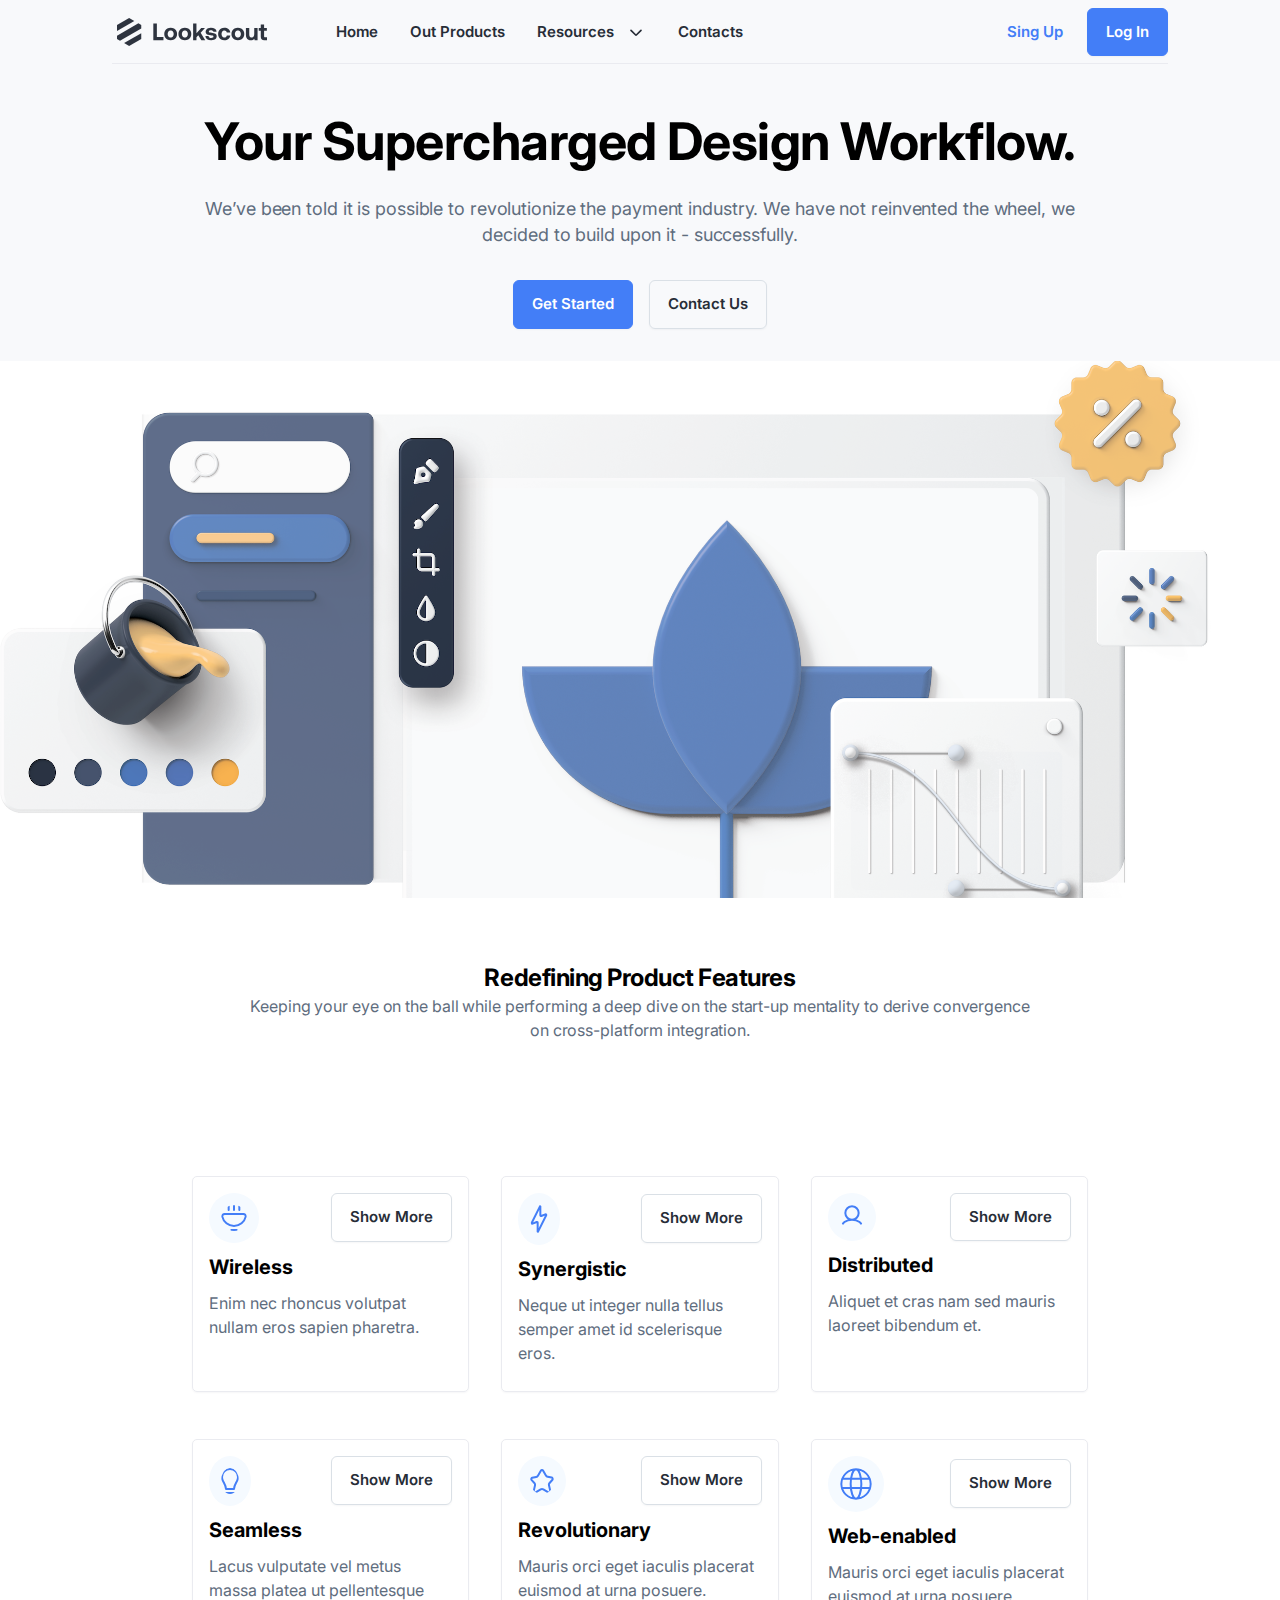
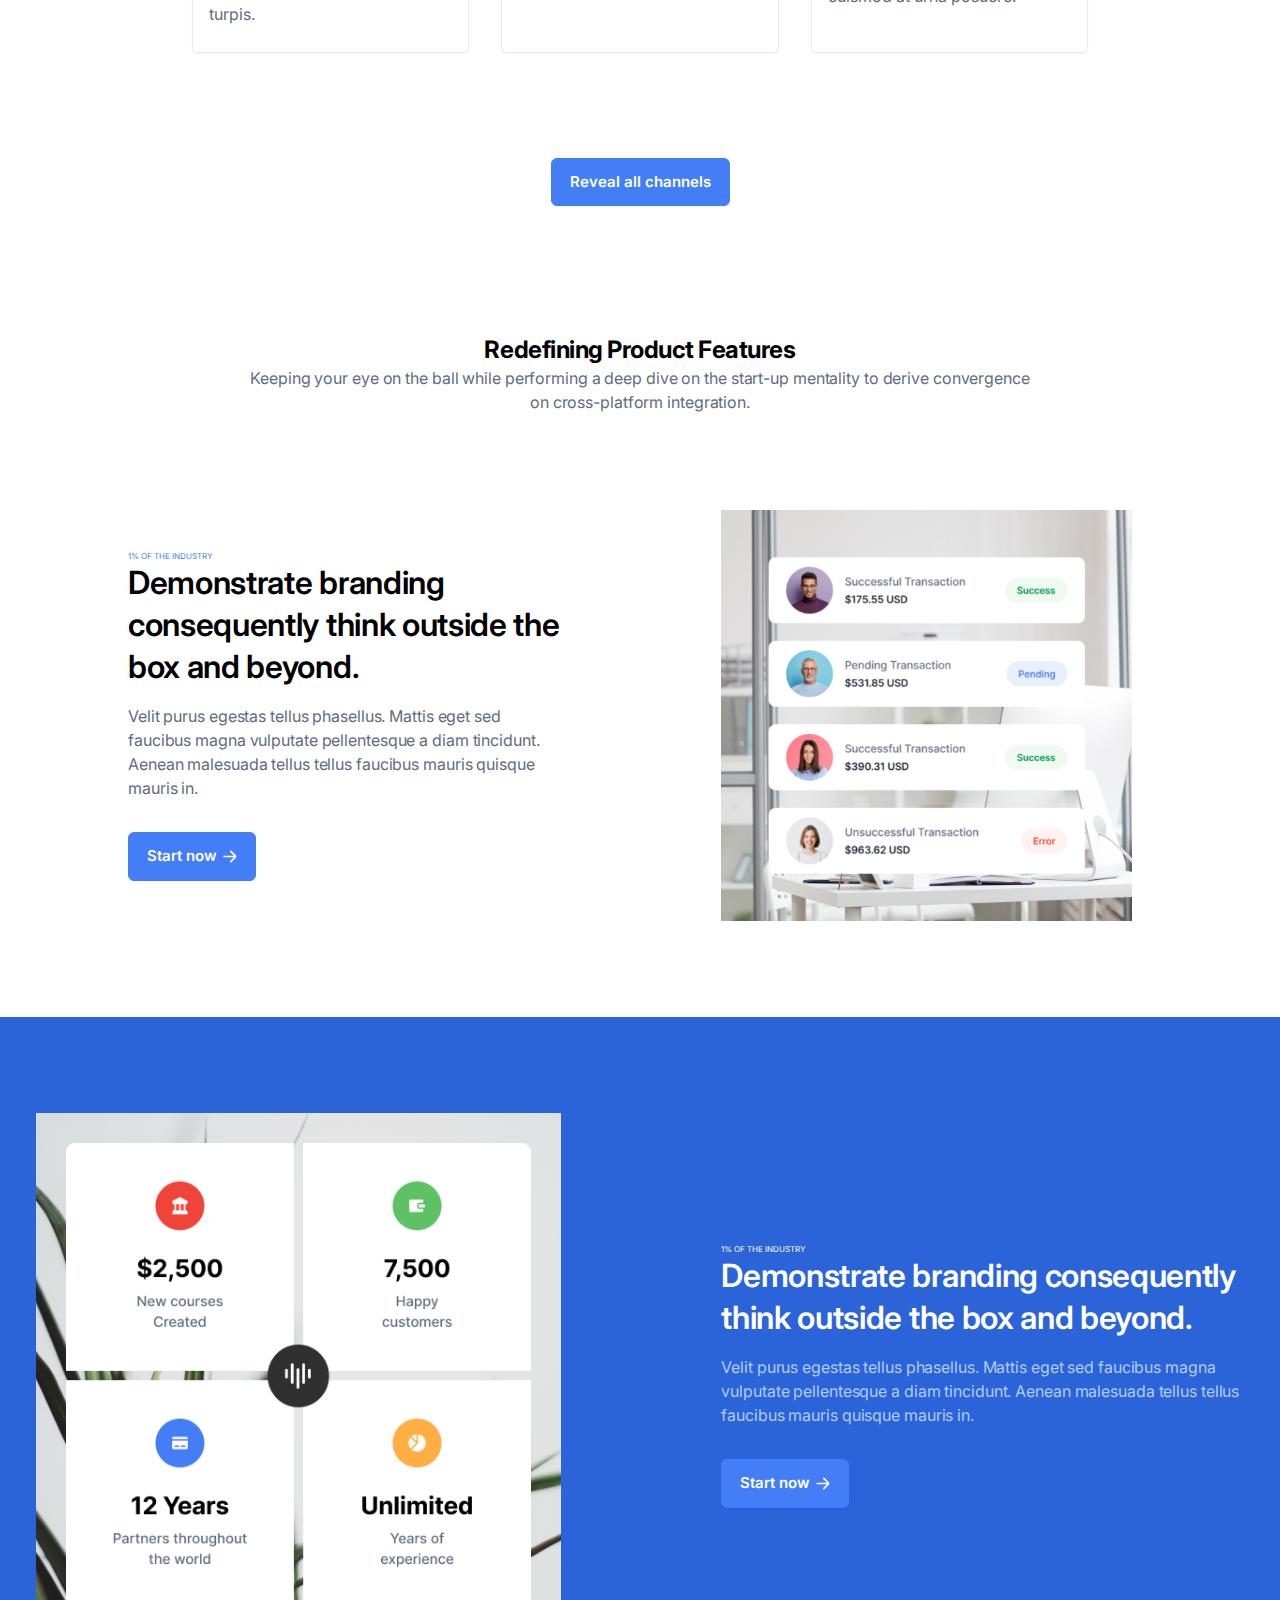
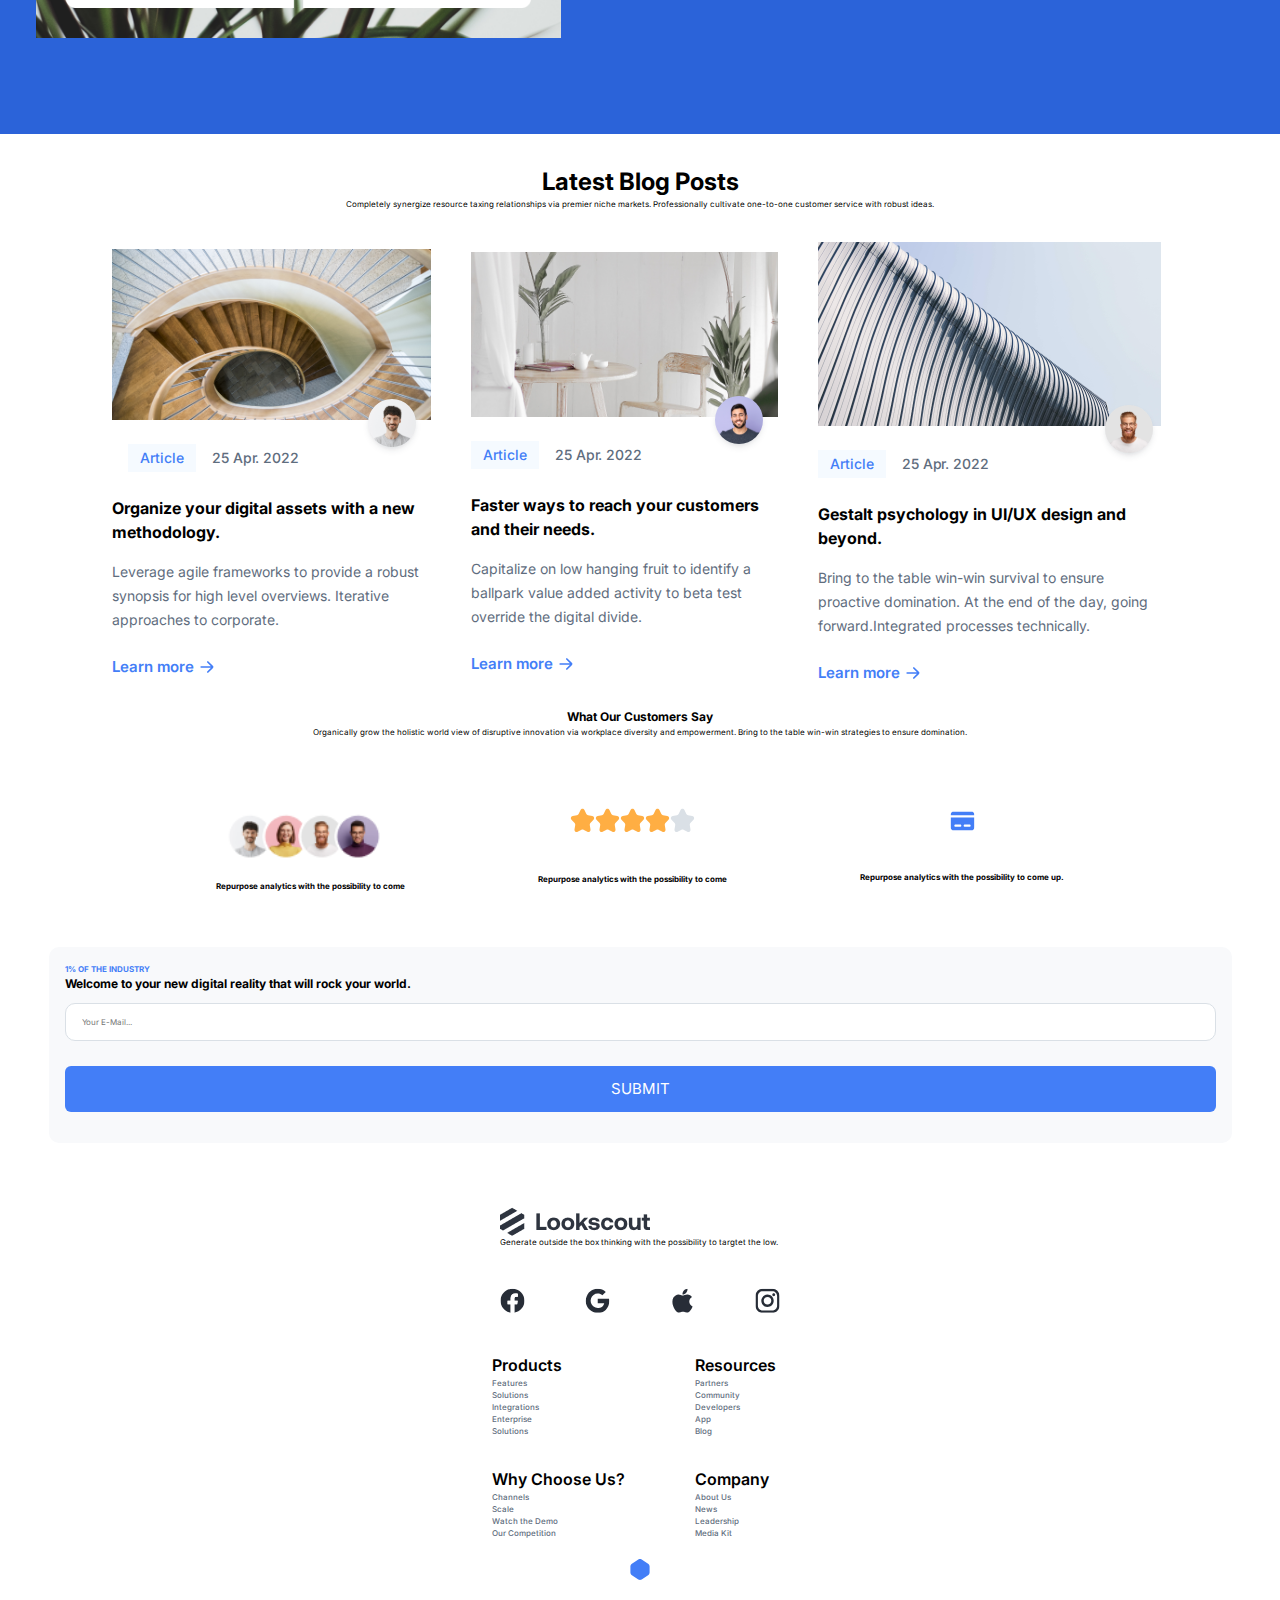
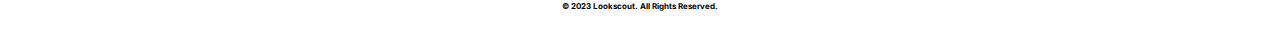
==== commit 55b5a607: "sorry" ====
--- a/index.html
+++ b/index.html
@@ -186,6 +186,7 @@
 			</div>
 		</div>
 
+		<!-- Ömer LeftoRight -->
 		<div class="section leftToRight">
 			<div class="container">
 				<div class="leftToRightHeader">
@@ -249,7 +250,7 @@
 						alt="Redefining Product Features" />
 					<img
 						class="imgPc"
-						src="assets/img/demonstrate-card-pc.png"
+						src="assets/img/demonstrate-card-blue-only-pc.png"
 						alt="Redefining Product Features" />
 				</div>
 				<div class="leftToRightContentBase p-lr">
@@ -273,8 +274,9 @@
 				</div>
 			</div>
 		</div>
-		<div class="container">
-			<div class="section leftToRight">
+		
+			<div class="section leftToRight leftToRightLastChild">
+				<div class="container">
 				<div class="leftToRightContent">
 					<div class="leftToRightContentImg p-lr">
 						<img
@@ -285,10 +287,7 @@
 							class="imgTablet"
 							src="assets/img/demonstrate-card-tablet.png"
 							alt="Redefining Product Features" />
-						<img
-							class="imgPc"
-							src="assets/img/demonstrate-card-pc.png"
-							alt="Redefining Product Features" />
+					
 					</div>
 					<div class="leftToRightContentBase p-lr">
 						<span text-s>1% OF THE INDUSTRY</span>
@@ -310,8 +309,10 @@
 						/></a>
 					</div>
 				</div>
-			</div>
-		</div>
+				</div>
+			</div>
+		
+		<!-- Ömer LeftoRight -->
 
 		<div class="container">
 			<div class="latest">
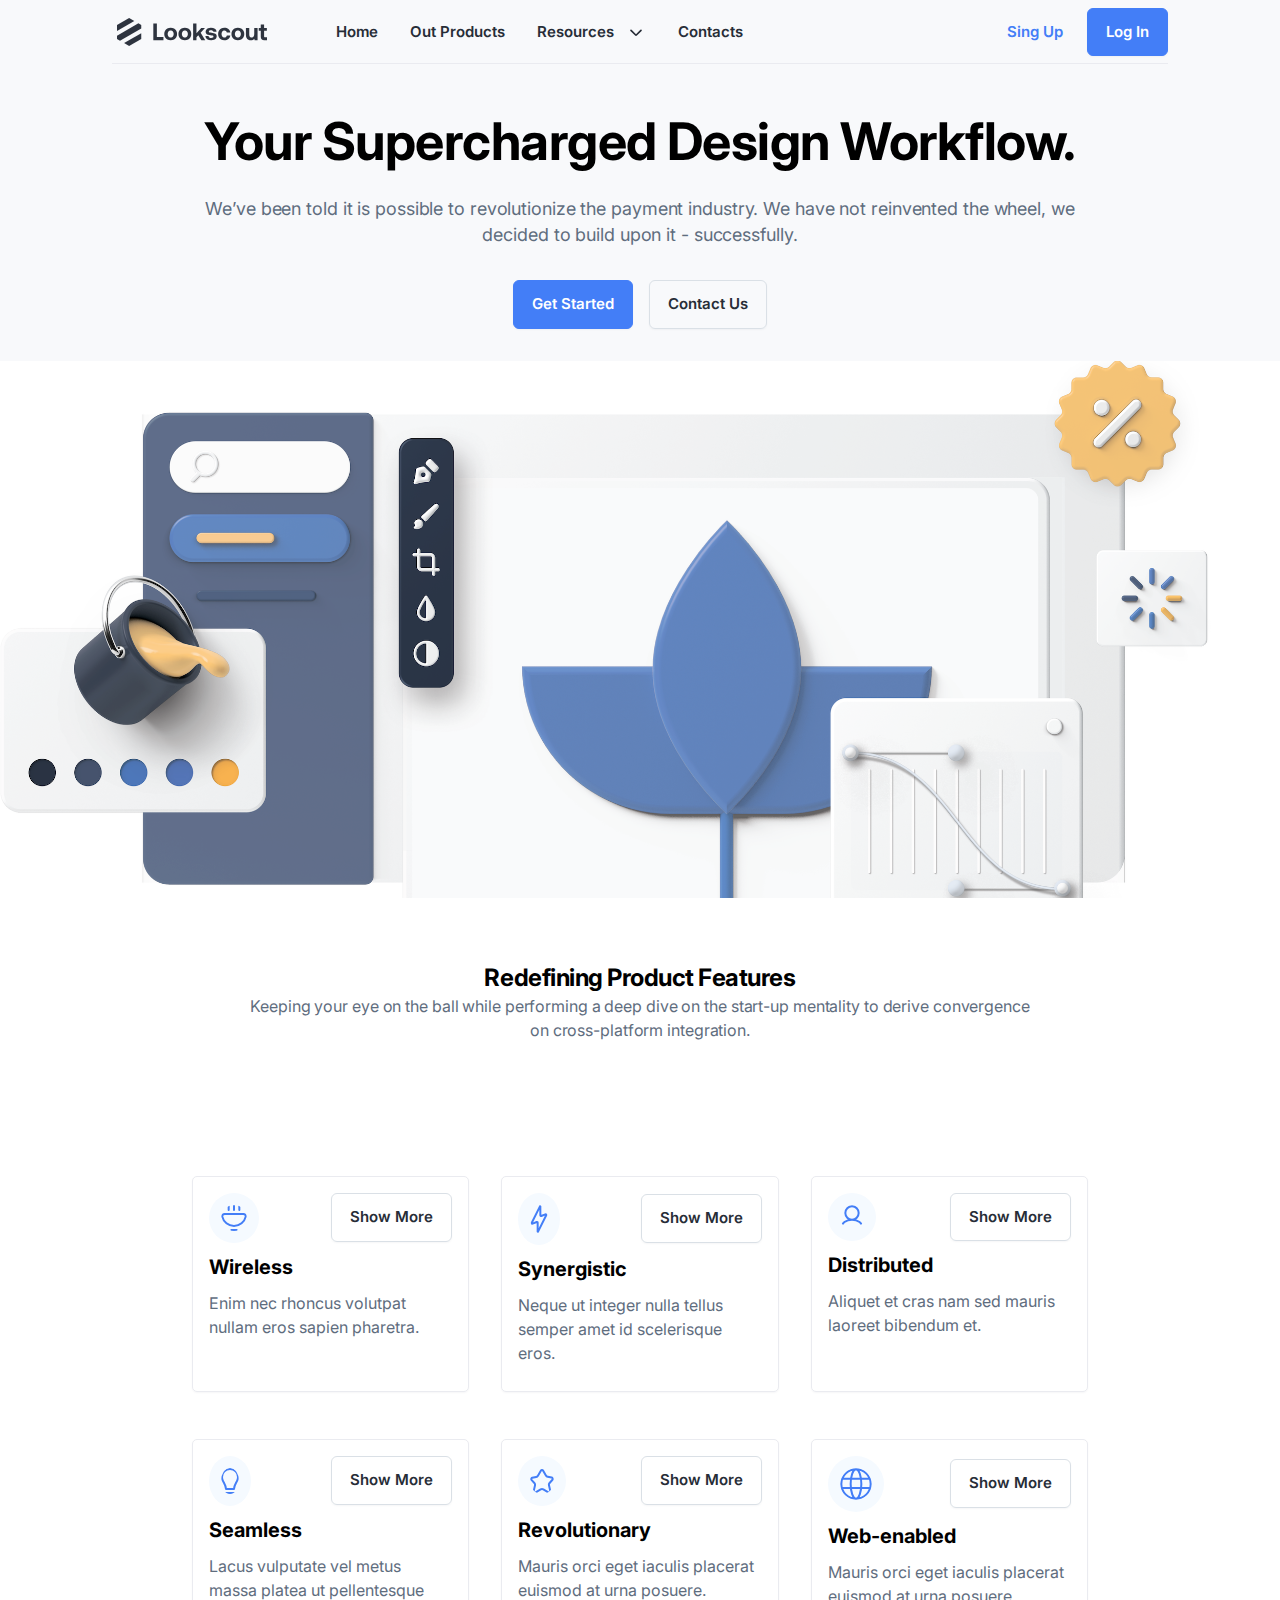
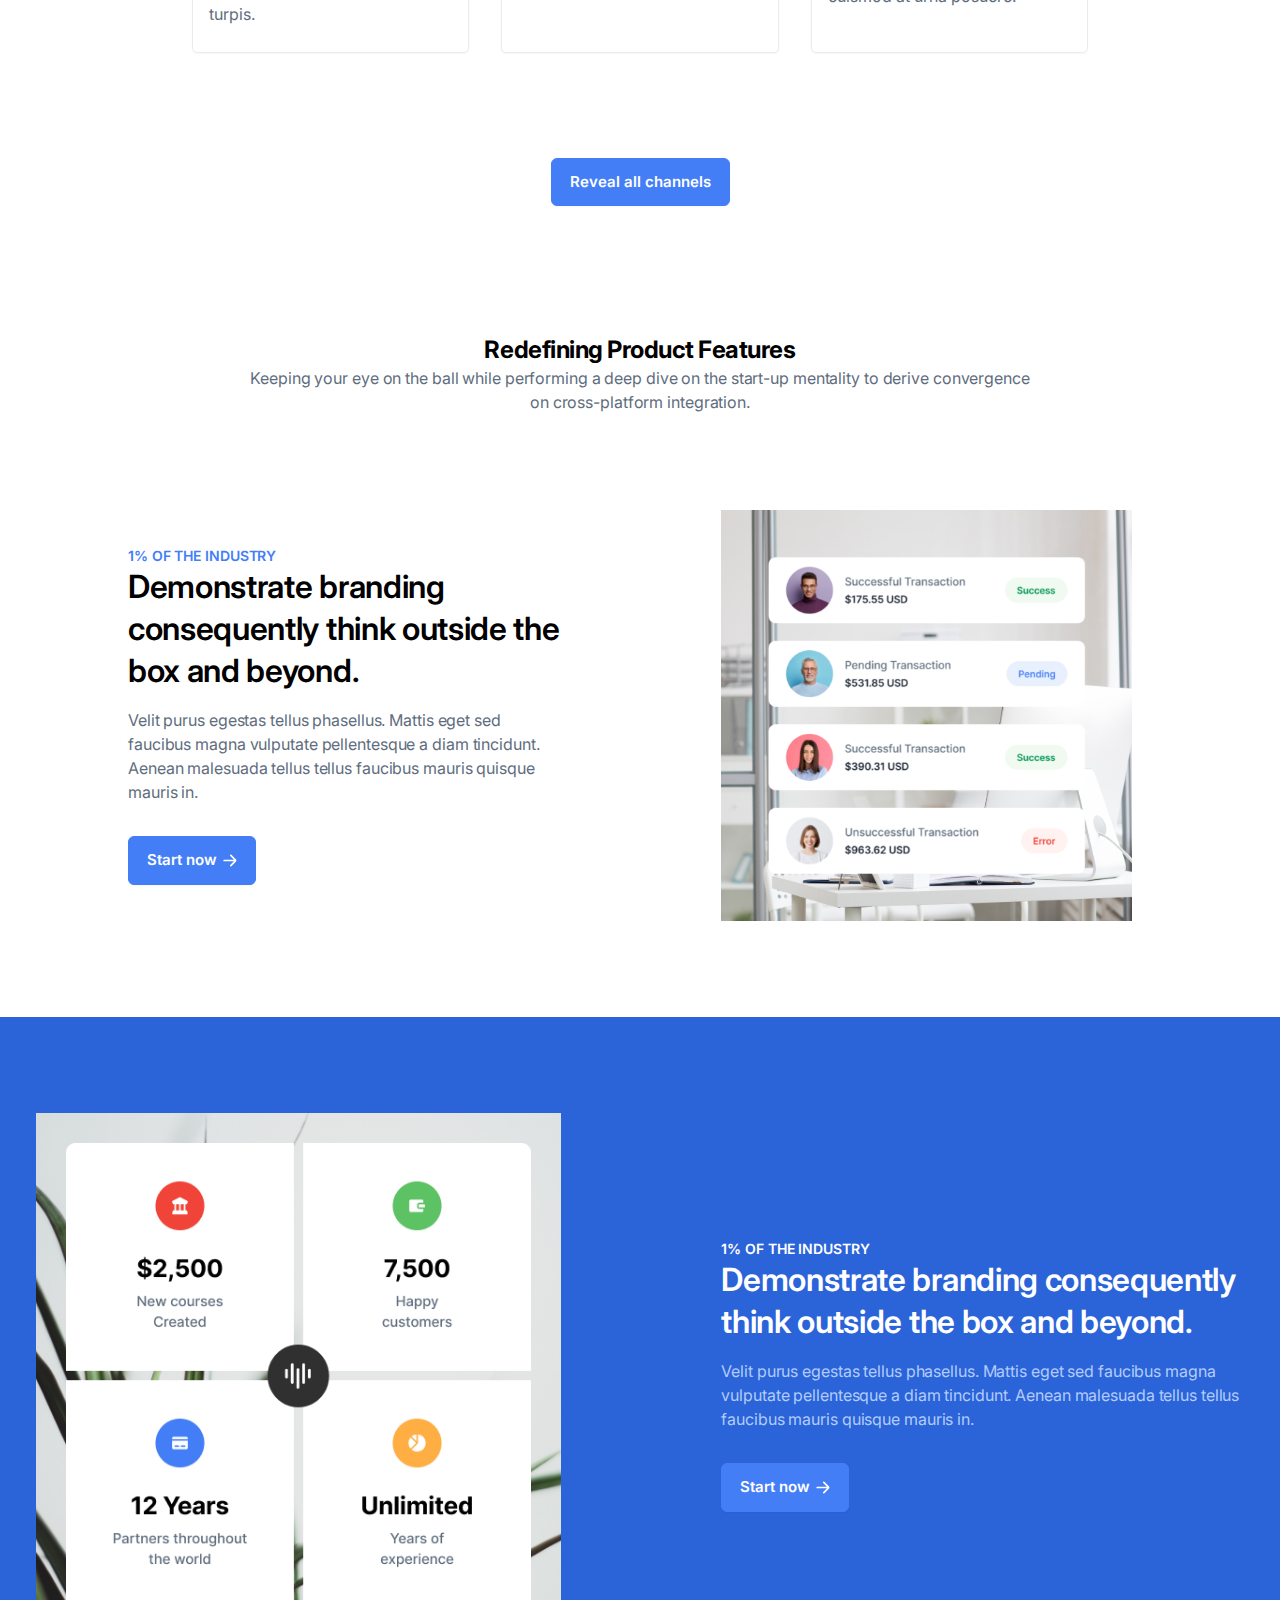
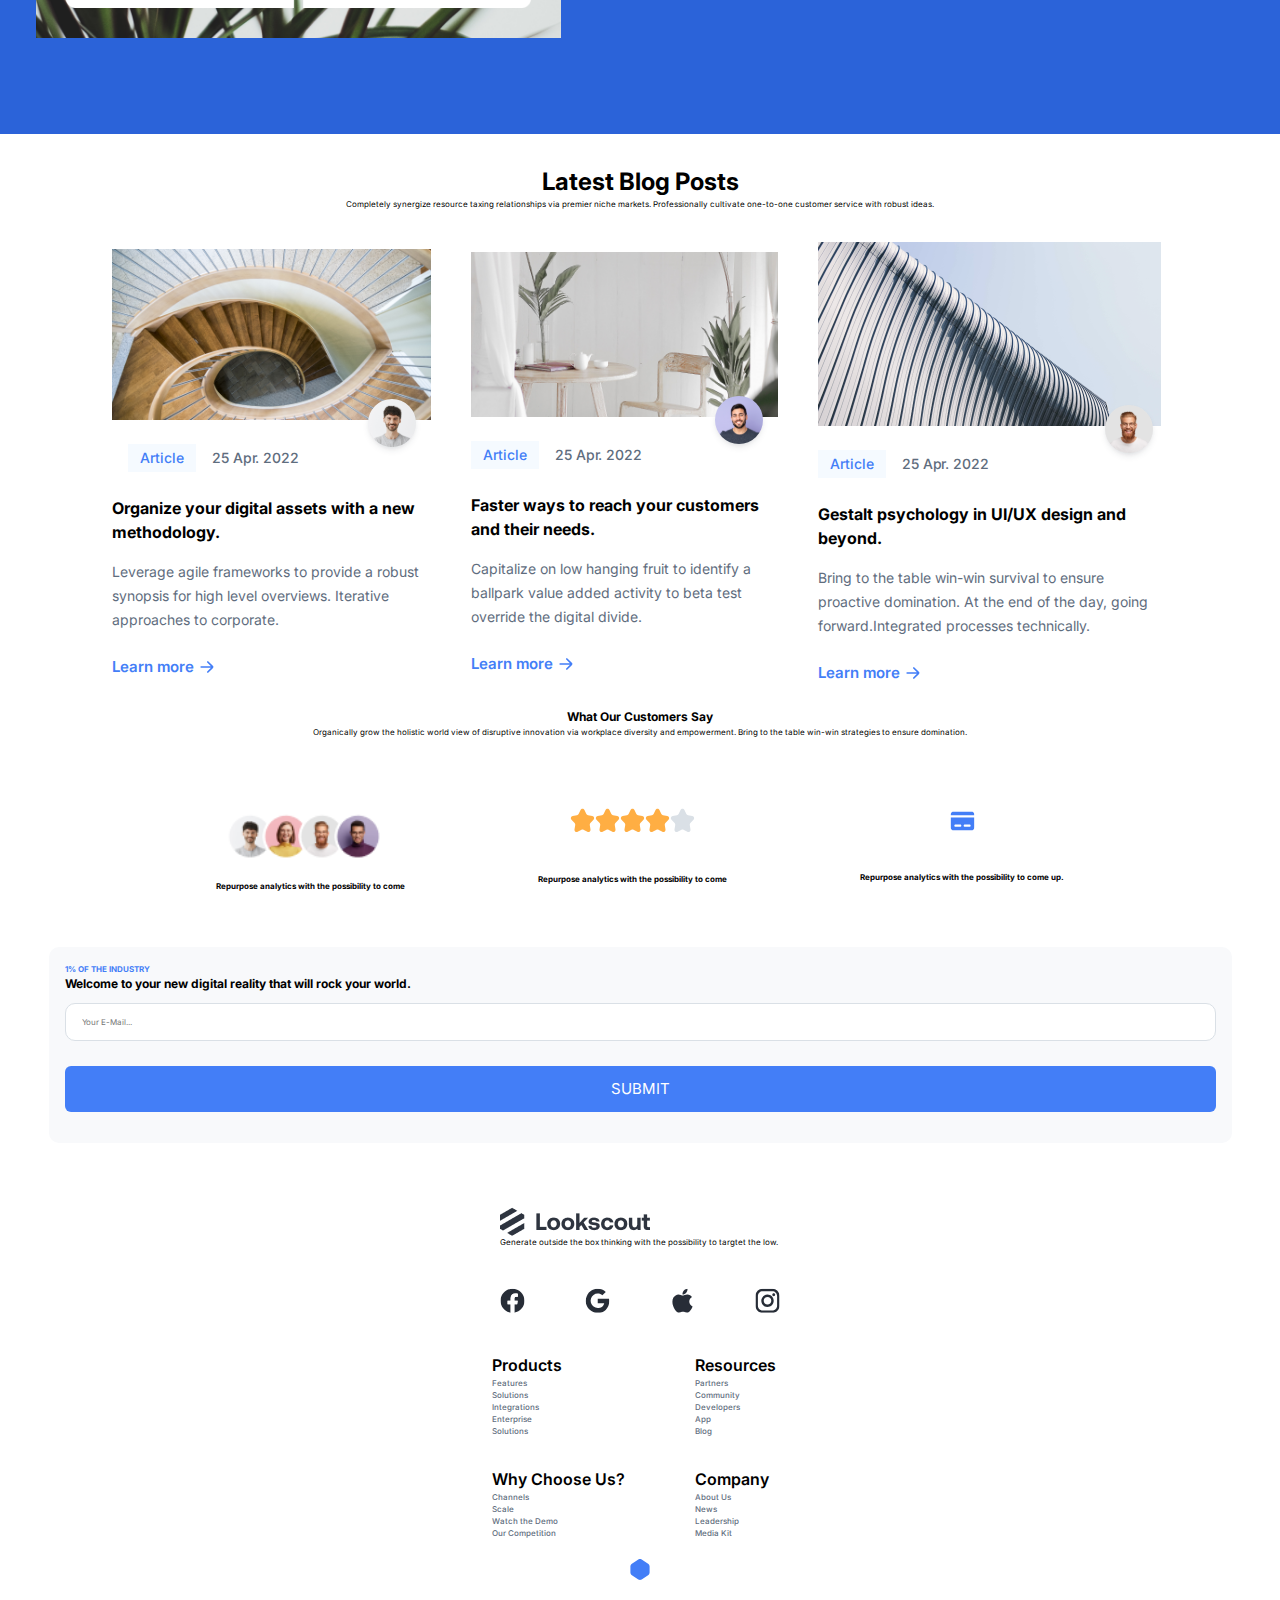
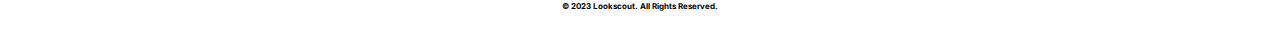
==== commit e66db75c: "text class fix" ====
--- a/index.html
+++ b/index.html
@@ -216,7 +216,7 @@
 							alt="Redefining Product Features" />
 					</div>
 					<div class="leftToRightContentBase p-lr">
-						<span text-s>1% OF THE INDUSTRY</span>
+						<span class="text-s">1% OF THE INDUSTRY</span>
 						<h2>
 							Demonstrate branding consequently think outside the
 							box and beyond.
@@ -254,7 +254,7 @@
 						alt="Redefining Product Features" />
 				</div>
 				<div class="leftToRightContentBase p-lr">
-					<span text-s>1% OF THE INDUSTRY</span>
+					<span class="text-s">1% OF THE INDUSTRY</span>
 					<h2>
 						Demonstrate branding consequently think outside the box
 						and beyond.
@@ -290,7 +290,7 @@
 					
 					</div>
 					<div class="leftToRightContentBase p-lr">
-						<span text-s>1% OF THE INDUSTRY</span>
+						<span class="text-s">1% OF THE INDUSTRY</span>
 						<h2>
 							Demonstrate branding consequently think outside the
 							box and beyond.
--- a/assets/css/lookscout.css
+++ b/assets/css/lookscout.css
@@ -713,7 +713,7 @@
 		display: flex;
 		align-items: center;
 		gap: 140px;
-		justify-content: space-between;
+		justify-content: center;
 		padding: 32px 16px;
 	}
 
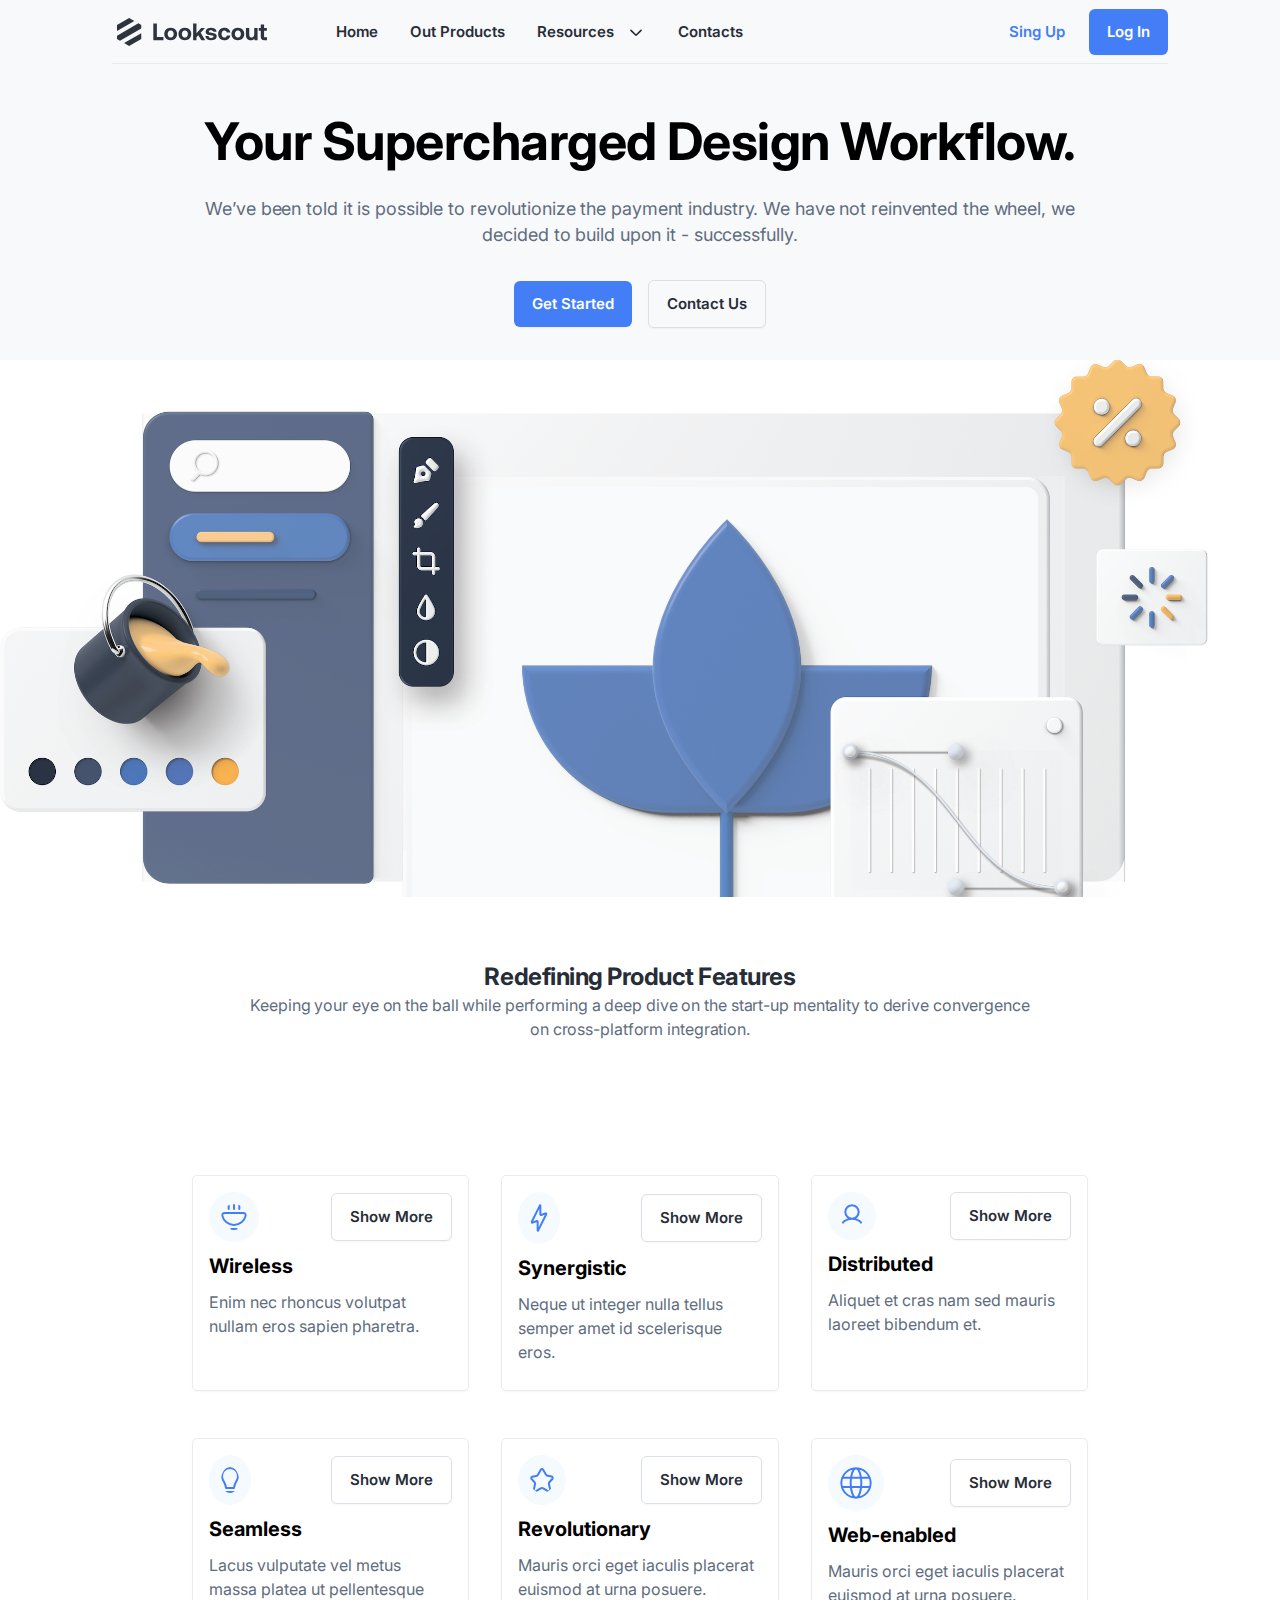
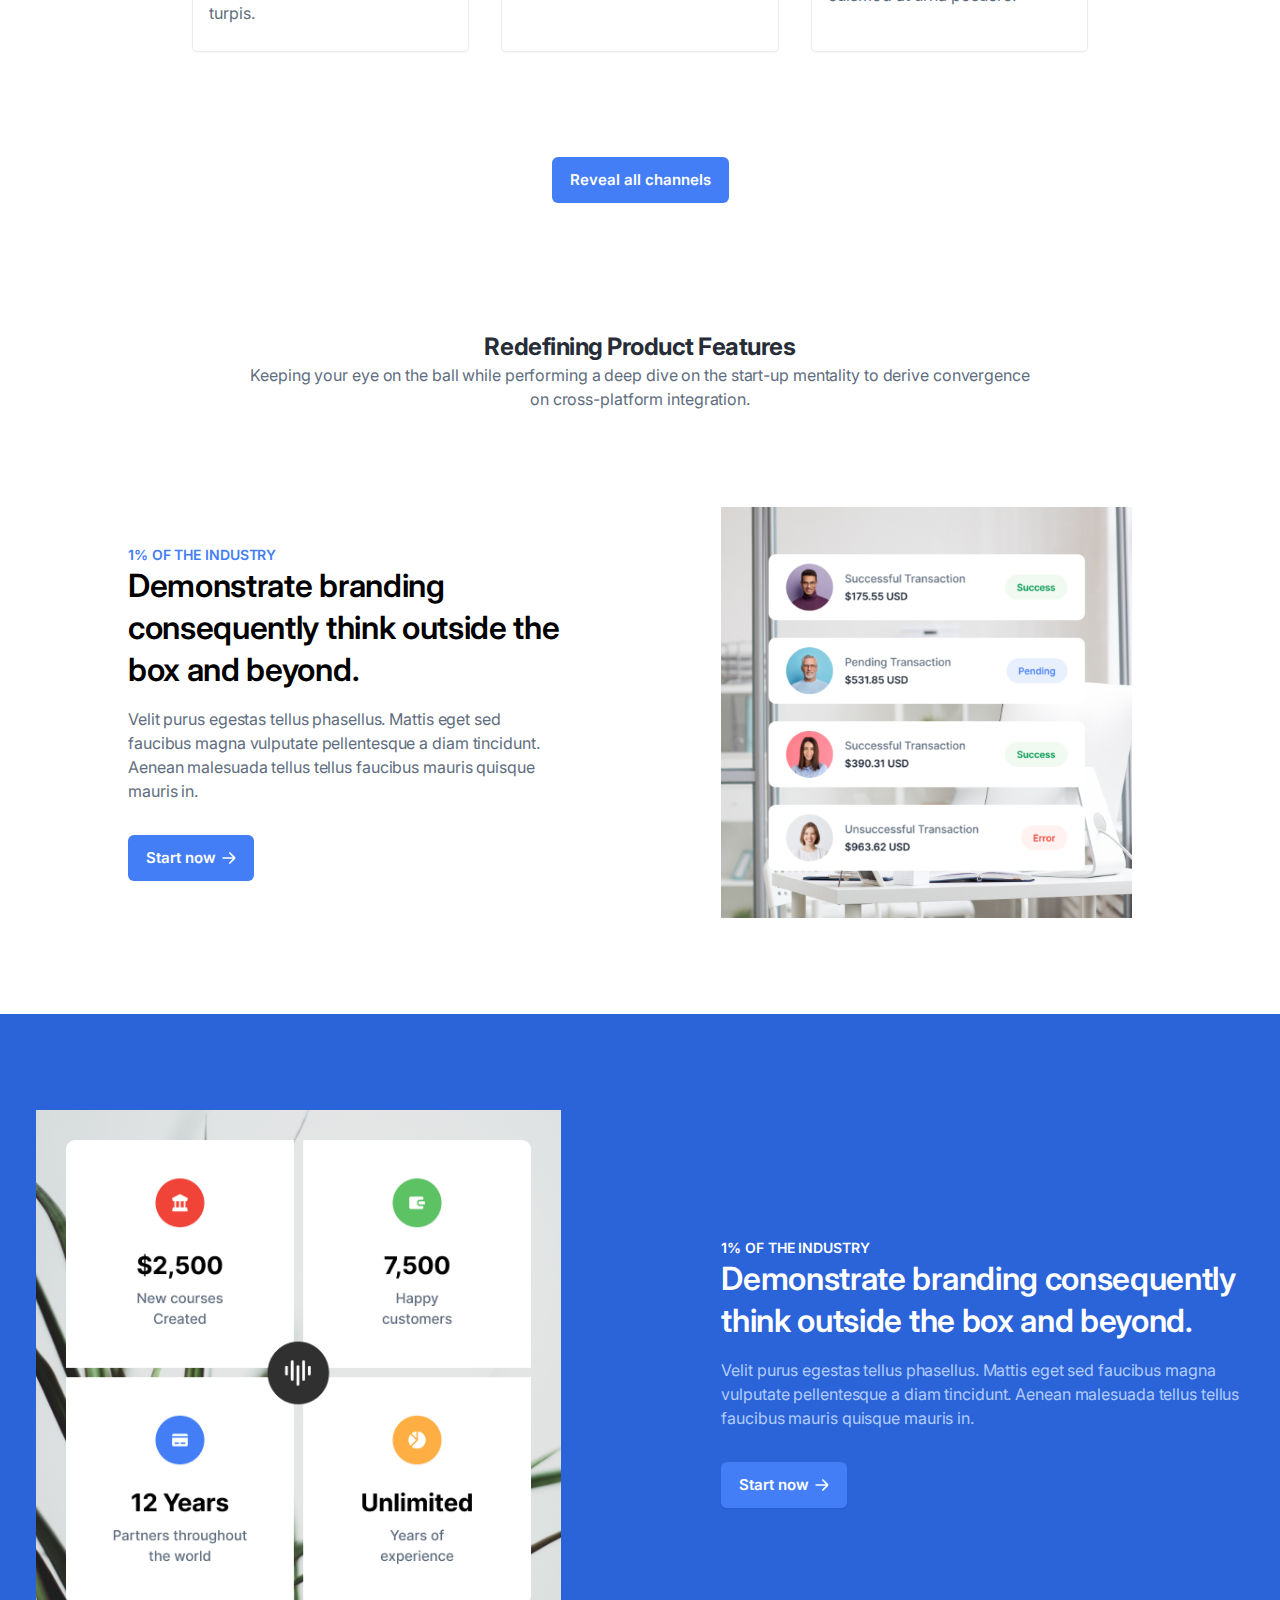
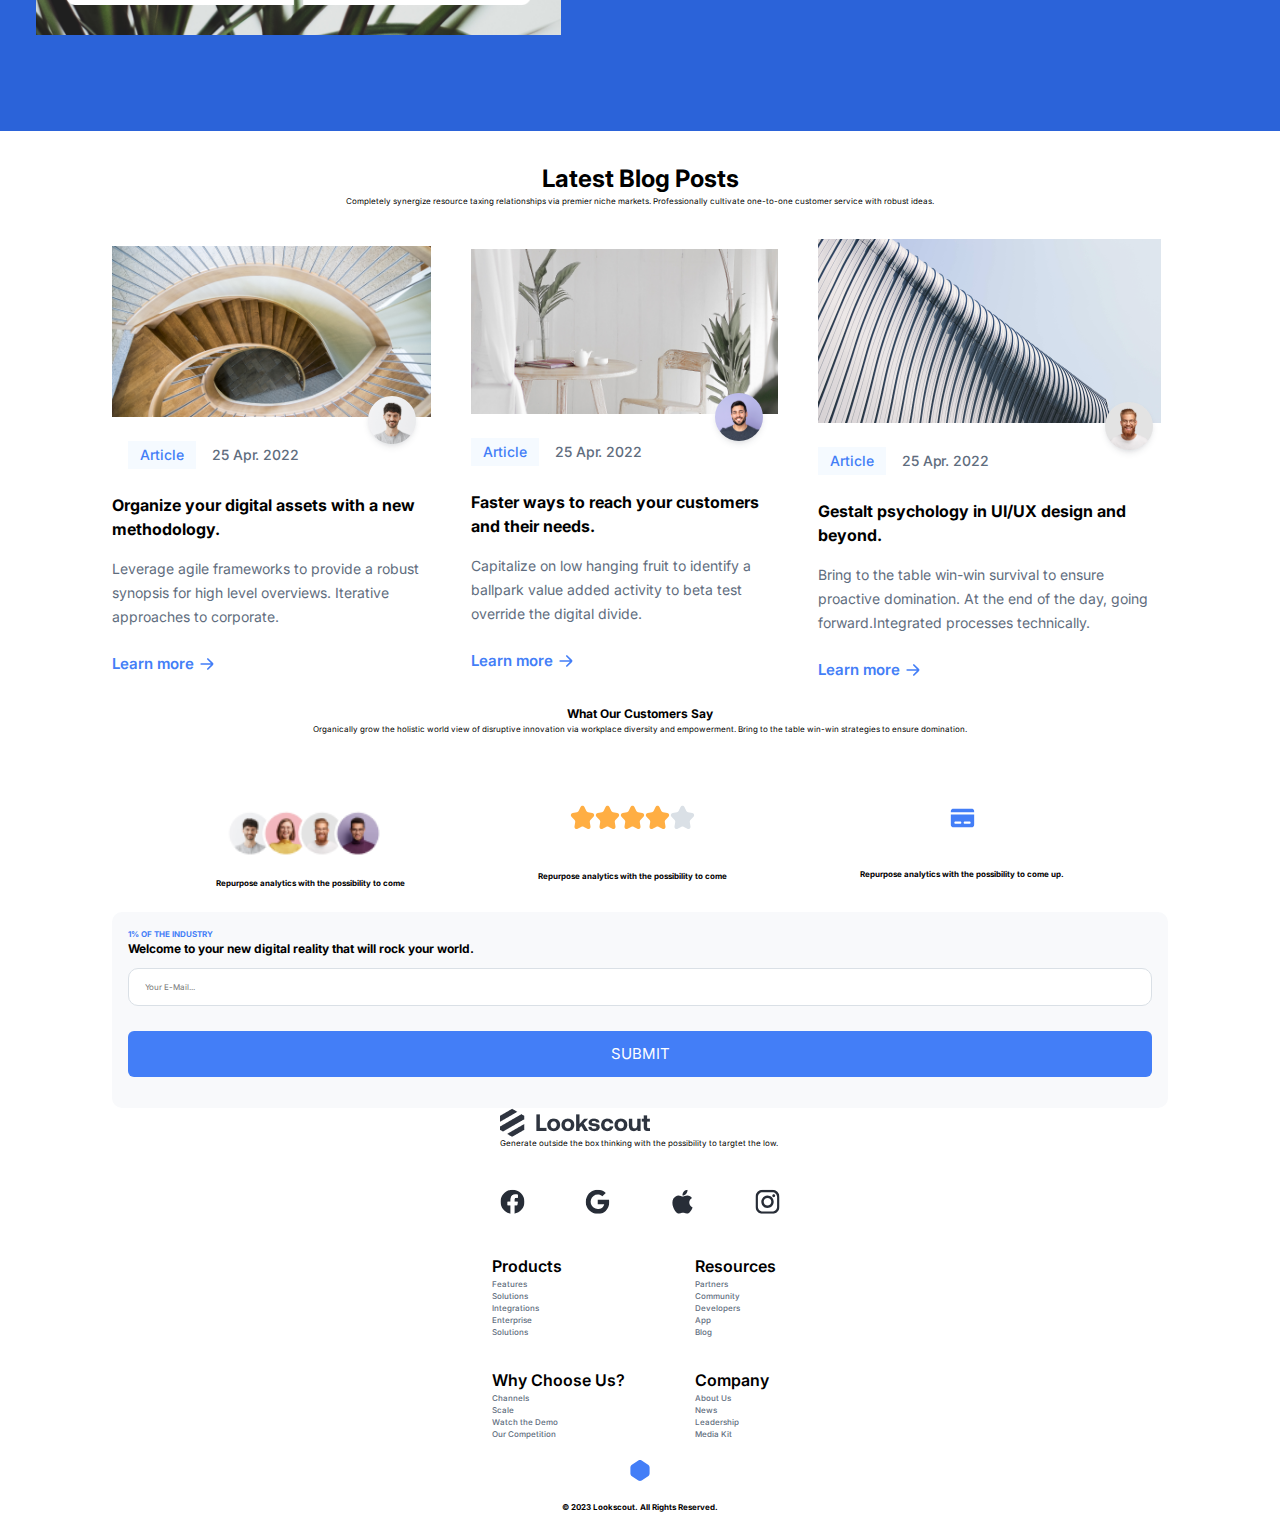
==== commit 23db68ba: "merge" ====
--- a/index.html
+++ b/index.html
@@ -1,190 +1,173 @@
 <!DOCTYPE html>
 <html lang="en">
-	<head>
-		<meta charset="UTF-8" />
-		<meta http-equiv="X-UA-Compatible" content="IE=edge" />
-		<meta name="viewport" content="width=device-width, initial-scale=1.0" />
-		<!-- font link-->
-		<link rel="preconnect" href="https://fonts.googleapis.com" />
-		<link rel="preconnect" href="https://fonts.gstatic.com" crossorigin />
-		<link
-			href="https://fonts.googleapis.com/css2?family=Inter:wght@400;500;600;700&display=block"
-			rel="stylesheet" />
-
-		<!-- css reset -->
-		<link rel="stylesheet" href="assets/css/reset.css" />
-		<link rel="stylesheet" href="assets/css/lookscout.css" />
-		<link rel="stylesheet" href="assets/css/button.css" />
-		<!-- css links -->
-		<title>Landing Page</title>
-	</head>
-
-	<body>
-		<!-- Header Start -->
-
-		<header>
-			<div class="container">
-				<!--Nav Start -->
-
-				<nav>
-					<div class="nav-flex">
-						<a href="index.html"
-							><img
-								id="Logo"
-								src="assets/img/svg/Logo.svg"
-								alt=""
-						/></a>
-						<div class="Header-links">
-							<a href="#">Home</a>
-							<a href="#">Out Products</a>
-							<a class="downlink" href="#"
-								>Resources
-								<img src="assets/img/svg/down arrow.svg" alt=""
-							/></a>
-							<a href="#">Contacts</a>
-						</div>
-					</div>
-					<div class="singUp-logIn">
-						<a class="singUp" href="#">Sing Up</a>
-						<a class="button button-blue" href="#"> Log In</a>
-					</div>
-					<a class="sidebar" href="#"
-						><img src="assets/img/svg/Sidebar.svg" alt=""
-					/></a>
-				</nav>
-
-				<!--Nav End -->
-
-				<!--Hero-Base Start -->
-
-				<section class="Hero-Base">
-					<div class="Paragraph-container">
-						<p class="Headline_xL-Mobile-Semibold">
-							Your Supercharged Design Workflow.
-						</p>
-						<p class="Headline_gray">
-							We’ve been told it is possible to revolutionize the
-							payment industry. We have not reinvented the wheel,
-							we decided to build upon it - successfully.
-						</p>
-					</div>
-					<div class="Input-form">
-						<a class="button button-blue mobile-full" href="#"
-							>Get Started</a
-						>
-						<a class="button mobile-full" href="#">Contact Us</a>
-					</div>
-				</section>
-
-				<!--Hero-Base End -->
-			</div>
-
-			<img
-				class="Header-img"
-				src="assets/img/Landing Page Header Image.png"
-				alt="" />
-		</header>
-
-		<!-- Header End -->
-
-		<!-- LeftToRight Start -->
-		<div class="section leftToRight">
-			<div class="container">
-				<div class="leftToRightHeader">
-					<h3 class="text-center">Redefining Product Features</h3>
-					<p class="text-l text-center">
-						Keeping your eye on the ball while performing a deep
-						dive on the start-up mentality to derive convergence on
-						cross-platform integration.
+
+<head>
+	<meta charset="UTF-8" />
+	<meta http-equiv="X-UA-Compatible" content="IE=edge" />
+	<meta name="viewport" content="width=device-width, initial-scale=1.0" />
+	<!-- font link-->
+	<link rel="preconnect" href="https://fonts.googleapis.com" />
+	<link rel="preconnect" href="https://fonts.gstatic.com" crossorigin />
+	<link href="https://fonts.googleapis.com/css2?family=Inter:wght@400;500;600;700&display=block" rel="stylesheet" />
+
+	<!-- css reset -->
+	<link rel="stylesheet" href="assets/css/reset.css" />
+	<link rel="stylesheet" href="assets/css/lookscout.css" />
+	<link rel="stylesheet" href="assets/css/button.css" />
+	<!-- css links -->
+	<title>Landing Page</title>
+</head>
+
+<body>
+	<!-- Header Start -->
+
+	<header>
+		<div class="container">
+			<!--Nav Start -->
+
+			<nav>
+				<div class="nav-flex">
+					<a href="index.html"><img id="Logo" src="assets/img/svg/Logo.svg" alt="" /></a>
+					<div class="Header-links">
+						<a href="#">Home</a>
+						<a href="#">Out Products</a>
+						<a class="downlink" href="#">Resources
+							<img src="assets/img/svg/down arrow.svg" alt="" /></a>
+						<a href="#">Contacts</a>
+					</div>
+				</div>
+				<div class="singUp-logIn">
+					<a class="singUp" href="#">Sing Up</a>
+					<a class="button button-blue" href="#"> Log In</a>
+				</div>
+				<a class="sidebar" href="#"><img src="assets/img/svg/Sidebar.svg" alt="" /></a>
+			</nav>
+
+			<!--Nav End -->
+
+			<!--Hero-Base Start -->
+
+			<section class="Hero-Base">
+				<div class="Paragraph-container">
+					<p class="Headline_xL-Mobile-Semibold">
+						Your Supercharged Design Workflow.
 					</p>
-				</div>
-				<div class="review-cards">
-					<div class="review-card">
-						<div class="review-card-header">
-							<img src="assets/img/svg/sound.svg" alt="" />
-							<a href="#" class="button">Show More</a>
-						</div>
-						<div class="review-card-text">
-							<h4>Wireless</h4>
-							<p>
-								Enim nec rhoncus volutpat nullam eros sapien
-								pharetra.
-							</p>
-						</div>
-					</div>
-					<div class="review-card">
-						<div class="review-card-header">
-							<img src="assets/img/svg/thunder.svg" alt="" />
-							<a href="#" class="button">Show More</a>
-						</div>
-						<div class="review-card-text">
-							<h4>Synergistic</h4>
-							<p>
-								Neque ut integer nulla tellus semper amet id
-								scelerisque eros.
-							</p>
-						</div>
-					</div>
-					<div class="review-card">
-						<div class="review-card-header">
-							<img src="assets/img/svg/person.svg" alt="" />
-							<a href="#" class="button">Show More</a>
-						</div>
-						<div class="review-card-text">
-							<h4>Distributed</h4>
-							<p>
-								Aliquet et cras nam sed mauris laoreet bibendum
-								et.
-							</p>
-						</div>
-					</div>
-					<div class="review-card">
-						<div class="review-card-header">
-							<img src="assets/img/svg/bulb.svg" alt="" />
-							<a href="#" class="button">Show More</a>
-						</div>
-						<div class="review-card-text">
-							<h4>Seamless</h4>
-							<p>
-								Lacus vulputate vel metus massa platea ut
-								pellentesque turpis.
-							</p>
-						</div>
-					</div>
-					<div class="review-card">
-						<div class="review-card-header">
-							<img src="assets/img/svg/star.svg" alt="" />
-							<a href="#" class="button">Show More</a>
-						</div>
-						<div class="review-card-text">
-							<h4>Revolutionary</h4>
-							<p>
-								Mauris orci eget iaculis placerat euismod at
-								urna posuere.
-							</p>
-						</div>
-					</div>
-					<div class="review-card">
-						<div class="review-card-header">
-							<img src="assets/img/svg/web.svg" alt="" />
-							<a href="#" class="button">Show More</a>
-						</div>
-						<div class="review-card-text">
-							<h4>Web-enabled</h4>
-							<p>
-								Mauris orci eget iaculis placerat euismod at
-								urna posuere.
-							</p>
-						</div>
-					</div>
-				</div>
-				<p class="button-container">
-					<a href="#" class="button button-blue"
-						>Reveal all channels</a
-					>
+					<p class="Headline_gray">
+						We’ve been told it is possible to revolutionize the
+						payment industry. We have not reinvented the wheel,
+						we decided to build upon it - successfully.
+					</p>
+				</div>
+				<div class="Input-form">
+					<a class="button button-blue mobile-full" href="#">Get Started</a>
+					<a class="button mobile-full" href="#">Contact Us</a>
+				</div>
+			</section>
+
+			<!--Hero-Base End -->
+		</div>
+
+		<img class="Header-img" src="assets/img/Landing Page Header Image.png" alt="" />
+	</header>
+
+	<!-- Header End -->
+
+	<!-- LeftToRight Start -->
+	<div class="section leftToRight">
+		<div class="container">
+			<div class="leftToRightHeader">
+				<h3 class="text-center">Redefining Product Features</h3>
+				<p class="text-l text-center">
+					Keeping your eye on the ball while performing a deep
+					dive on the start-up mentality to derive convergence on
+					cross-platform integration.
 				</p>
 			</div>
-		</div>
+			<div class="review-cards">
+				<div class="review-card">
+					<div class="review-card-header">
+						<img src="assets/img/svg/sound.svg" alt="" />
+						<a href="#" class="button">Show More</a>
+					</div>
+					<div class="review-card-text">
+						<h4>Wireless</h4>
+						<p>
+							Enim nec rhoncus volutpat nullam eros sapien
+							pharetra.
+						</p>
+					</div>
+				</div>
+				<div class="review-card">
+					<div class="review-card-header">
+						<img src="assets/img/svg/thunder.svg" alt="" />
+						<a href="#" class="button">Show More</a>
+					</div>
+					<div class="review-card-text">
+						<h4>Synergistic</h4>
+						<p>
+							Neque ut integer nulla tellus semper amet id
+							scelerisque eros.
+						</p>
+					</div>
+				</div>
+				<div class="review-card">
+					<div class="review-card-header">
+						<img src="assets/img/svg/person.svg" alt="" />
+						<a href="#" class="button">Show More</a>
+					</div>
+					<div class="review-card-text">
+						<h4>Distributed</h4>
+						<p>
+							Aliquet et cras nam sed mauris laoreet bibendum
+							et.
+						</p>
+					</div>
+				</div>
+				<div class="review-card">
+					<div class="review-card-header">
+						<img src="assets/img/svg/bulb.svg" alt="" />
+						<a href="#" class="button">Show More</a>
+					</div>
+					<div class="review-card-text">
+						<h4>Seamless</h4>
+						<p>
+							Lacus vulputate vel metus massa platea ut
+							pellentesque turpis.
+						</p>
+					</div>
+				</div>
+				<div class="review-card">
+					<div class="review-card-header">
+						<img src="assets/img/svg/star.svg" alt="" />
+						<a href="#" class="button">Show More</a>
+					</div>
+					<div class="review-card-text">
+						<h4>Revolutionary</h4>
+						<p>
+							Mauris orci eget iaculis placerat euismod at
+							urna posuere.
+						</p>
+					</div>
+				</div>
+				<div class="review-card">
+					<div class="review-card-header">
+						<img src="assets/img/svg/web.svg" alt="" />
+						<a href="#" class="button">Show More</a>
+					</div>
+					<div class="review-card-text">
+						<h4>Web-enabled</h4>
+						<p>
+							Mauris orci eget iaculis placerat euismod at
+							urna posuere.
+						</p>
+					</div>
+				</div>
+			</div>
+			<p class="button-container">
+				<a href="#" class="button button-blue">Reveal all channels</a>
+			</p>
+		</div>
+	</div>
 
 		<!-- Ömer LeftoRight -->
 		<div class="section leftToRight">
@@ -309,10 +292,8 @@
 						/></a>
 					</div>
 				</div>
-				</div>
-			</div>
-		
-		<!-- Ömer LeftoRight -->
+			</div>
+		</div>
 
 		<div class="container">
 			<div class="latest">
@@ -395,25 +376,25 @@
 			</div>
 		</div>
 
-		<div class="container">
-			<h2 class="text-center">What Our Customers Say</h2>
-			<p class="text-center">
-				Organically grow the holistic world view of disruptive
-				innovation via workplace diversity and empowerment. Bring to the
-				table win-win strategies to ensure domination.
-			</p>
-			<div class="customers">
-				<div>
-					<div class="profile-photos">
-						<img src="assets/img/Avatar-s-1.png" alt="" />
-						<img src="assets/img/Avatar-4.png" alt="" />
-						<img src="assets/img/Avatar-s-3.png" alt="" />
-						<img src="assets/img/Avatar-s-4.png" alt="" />
-					</div>
-					<h4 class="text-center">
-						Repurpose analytics with the possibility to come
-					</h4>
-				</div>
+	<div class="container">
+		<h2 class="text-center">What Our Customers Say</h2>
+		<p class="text-center">
+			Organically grow the holistic world view of disruptive
+			innovation via workplace diversity and empowerment. Bring to the
+			table win-win strategies to ensure domination.
+		</p>
+		<div class="customers">
+			<div>
+				<div class="profile-photos">
+					<img src="assets/img/Avatar-s-1.png" alt="" />
+					<img src="assets/img/Avatar-4.png" alt="" />
+					<img src="assets/img/Avatar-s-3.png" alt="" />
+					<img src="assets/img/Avatar-s-4.png" alt="" />
+				</div>
+				<h4 class="text-center">
+					Repurpose analytics with the possibility to come
+				</h4>
+			</div>
 
 				<div class="stars-section">
 					<div class="stars">
@@ -437,7 +418,7 @@
 				</div>
 			</div>
 		</div>
-		<div class="a_container">
+		<div class="container">
 			<div class="bg-gray">
 				<h4 style="color: #437ef7">1% OF THE INDUSTRY</h4>
 				<h2>
@@ -453,7 +434,7 @@
 			</div>
 		</div>
 
-		<footer class="a_container">
+		<footer class="container">
 			<div class="footer-container">
 				<div class="footer-head">
 					<div class="footer-head-text">
@@ -533,4 +514,4 @@
 			</div>
 		</footer>
 	</body>
-</html>
+</html>--- a/assets/css/lookscout.css
+++ b/assets/css/lookscout.css
@@ -106,11 +106,13 @@
 	margin-top: 32px;
 }
 
-.leftToRightHeader h3 {
+.leftToRightHeader h3,
+.faqHeader h3 {
 	font-size: 24px;
 	font-weight: 700;
 	line-height: 32px;
 	letter-spacing: -0.02em;
+	color: #272D37;
 }
 
 .text-l {
@@ -750,6 +752,23 @@
 	margin: 0 auto;
 }
 
+.button {
+	padding: 12px 18px;
+	border: 1px solid #dae0e6;
+	font-size: 15px;
+	line-height: 22px;
+	text-decoration: none;
+	color: black;
+	border-radius: 6px;
+	text-align: center;
+}
+
+.button.button-blue {
+	border: none;
+	background-color: rgba(67, 126, 247, 1);
+	color: #fff;
+}
+
 /*Review*/
 
 .review-text {
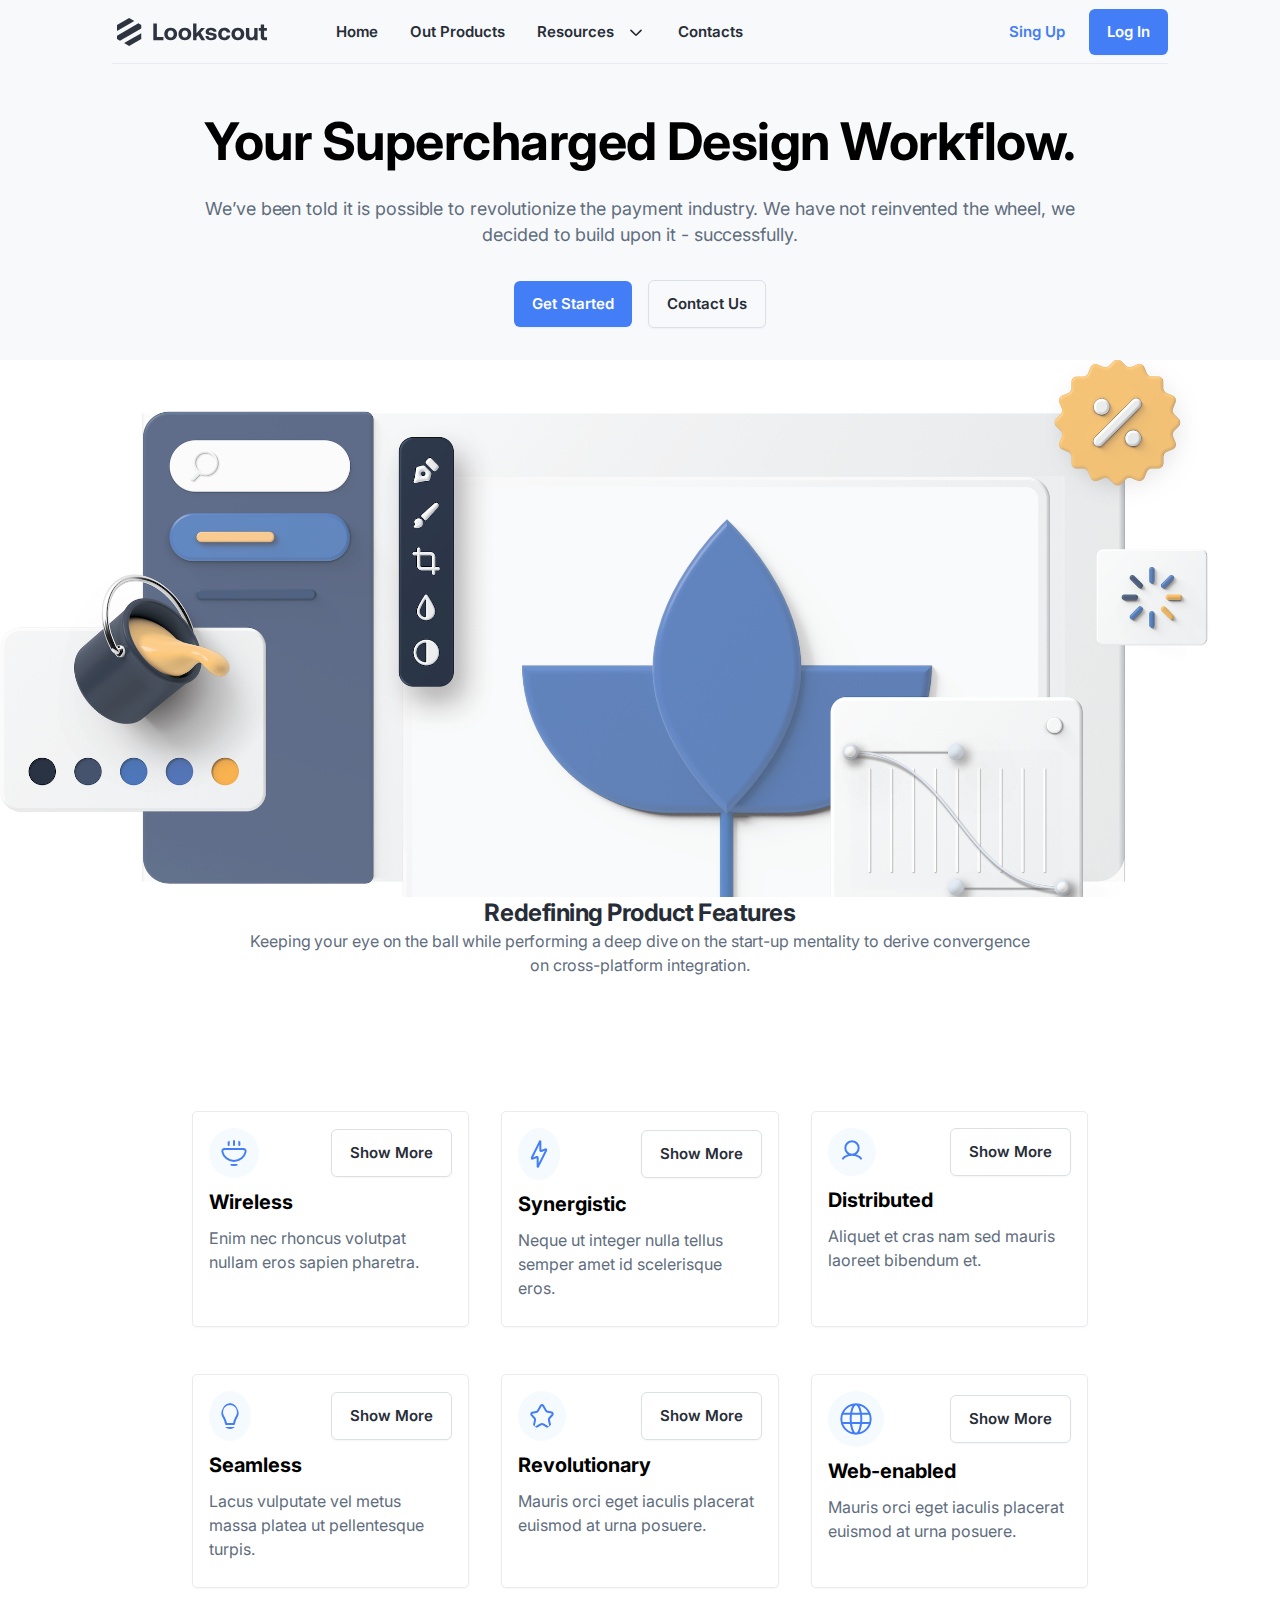
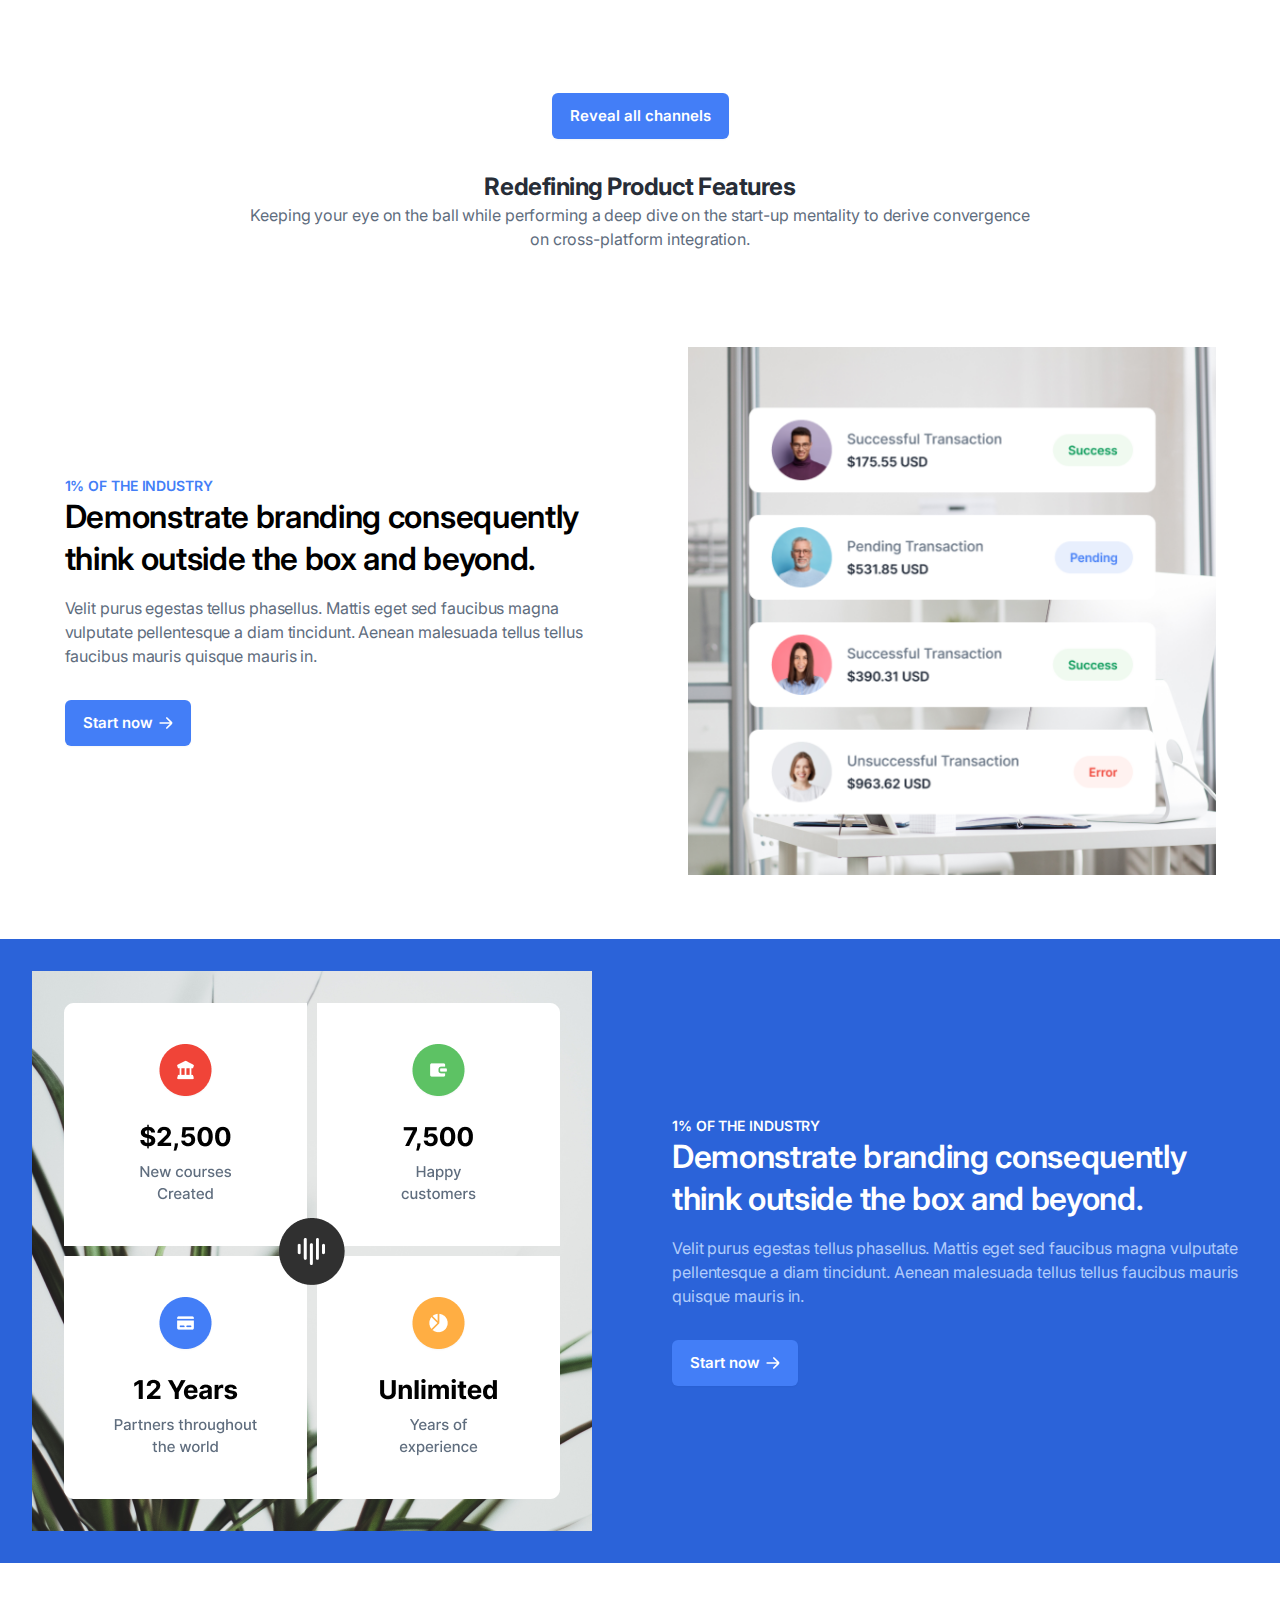
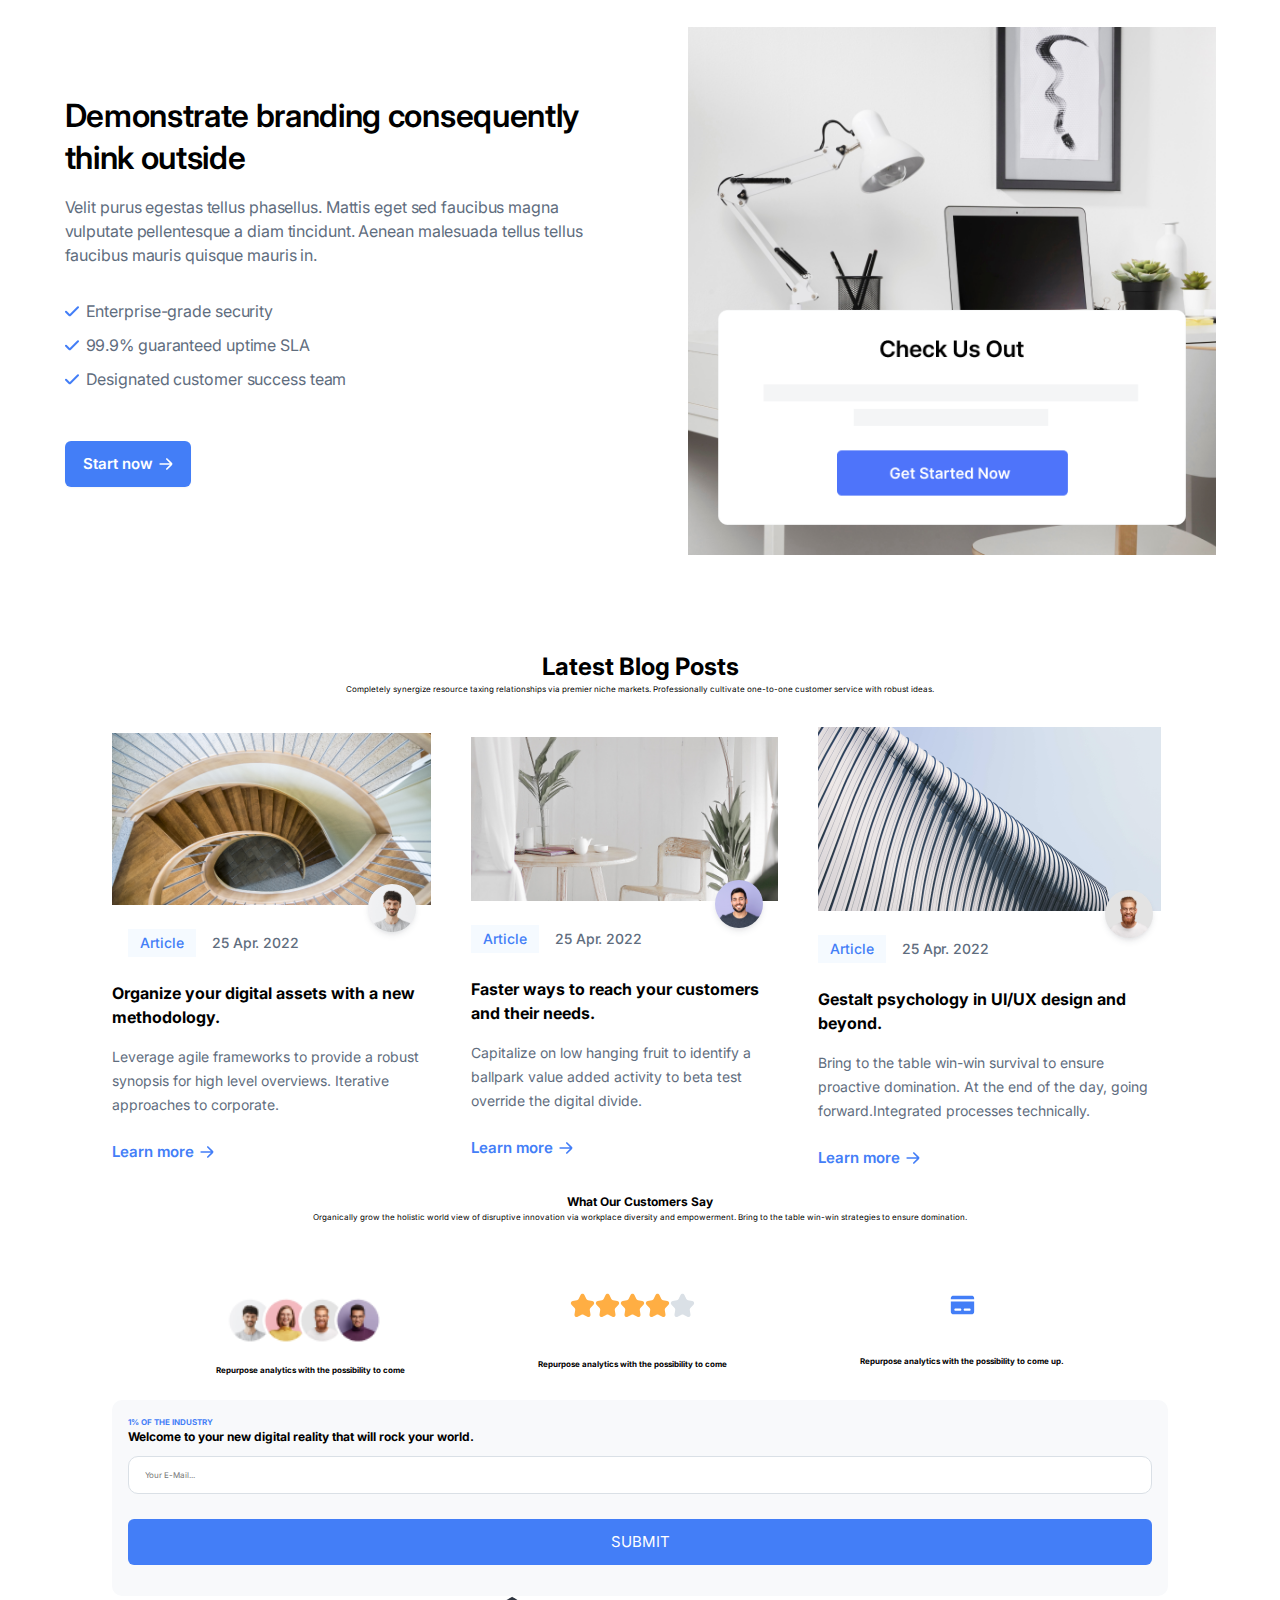
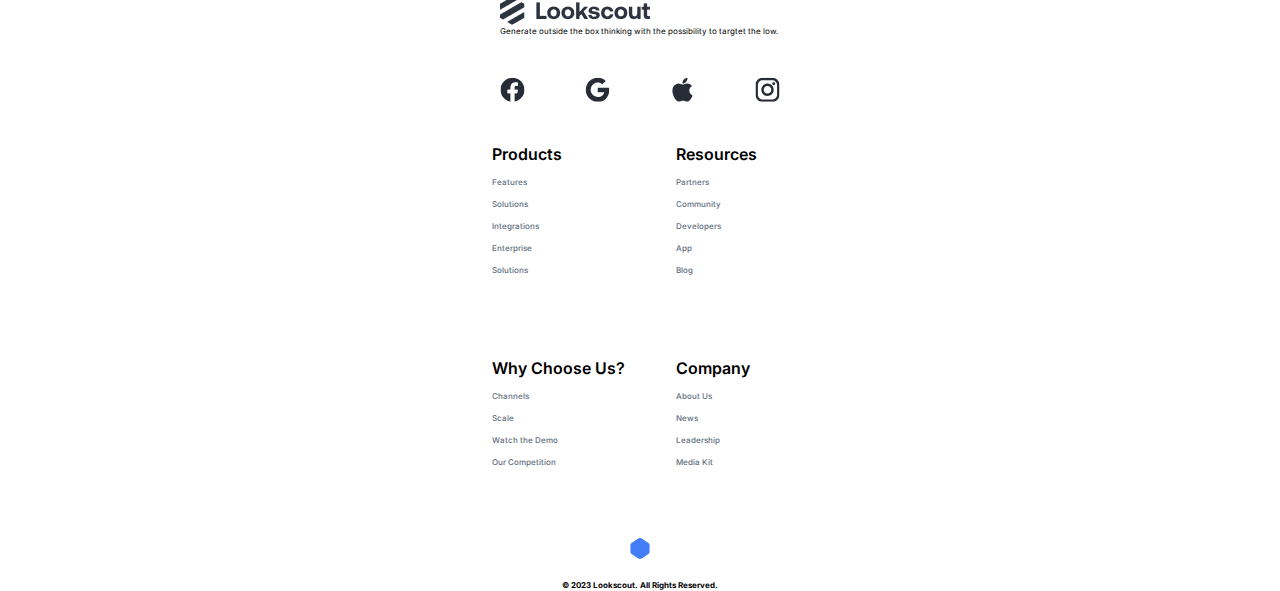
==== commit 2d2a2834: "allaha emanet" ====
--- a/index.html
+++ b/index.html
@@ -169,9 +169,10 @@
 		</div>
 	</div>
 
-		<!-- Ömer LeftoRight -->
+		<!-- Ömer LeftoRight start -->
+		<!--Section-1 start -->
 		<div class="section leftToRight">
-			<div class="container">
+			<div class="a_container">
 				<div class="leftToRightHeader">
 					<h3 class="headline-S-Mobile text-center">
 						Redefining Product Features
@@ -220,6 +221,8 @@
 				</div>
 			</div>
 		</div>
+		<!--Section-1 end -->
+		<!--Section-2 start -->
 		<div class="section leftToRight leftToRightBlue bg-blue">
 			<div class="leftToRightContent">
 				<div class="leftToRightContentImg p-lr">
@@ -257,7 +260,8 @@
 				</div>
 			</div>
 		</div>
-		
+		<!--Section-2 end -->
+		<!--Section-3 start -->
 			<div class="section leftToRight leftToRightLastChild">
 				<div class="container">
 				<div class="leftToRightContent">
@@ -294,7 +298,49 @@
 				</div>
 			</div>
 		</div>
-
+		<!--Section-3 end -->
+			<!--Section-4 ops start -->
+		<div class="section leftToRight checkUsOut">
+			<div class="a_container">
+		
+
+				<div class="leftToRightContent">
+					<div class="leftToRightContentImg p-lr">
+						<img
+							class="imgPc"
+							src="assets/img/checks-us-out.png"
+							alt="Redefining Product Features" />
+						
+					</div>
+					<div class="leftToRightContentBase p-lr">
+						<h2>
+							Demonstrate branding consequently think outside
+						</h2>
+						<p class="text-l" style="width: 532px;">
+							Velit purus egestas tellus phasellus. Mattis eget
+							sed faucibus magna vulputate pellentesque a diam
+							tincidunt. Aenean malesuada tellus tellus faucibus
+							mauris quisque mauris in.
+						</p>
+						<ul class="text-l">
+							<li>Enterprise-grade security</li>
+							<li>99.9% guaranteed uptime SLA</li>
+							<li>Designated customer success team</li>
+						</ul>
+						<a href="#" class="button button-blue"
+							>Start now
+							<img
+								src="assets/img/svg/arrow-right.svg"
+								alt="arrow-right"
+						/></a>
+					</div>
+				</div>
+			</div>
+		</div>
+		<!--Section-4 ops start -->
+		
+
+		<!-- Ömer LeftoRight end -->
 		<div class="container">
 			<div class="latest">
 				<h1>Latest Blog Posts</h1>
--- a/assets/css/lookscout.css
+++ b/assets/css/lookscout.css
@@ -196,6 +196,12 @@
 .imgTablet {
 	display: none;
 }
+
+
+.checkUsOut{
+	display: none;
+}
+
 
 /* blog start */
 
@@ -571,6 +577,9 @@
 		display: block;
 		margin: auto;
 	}
+	.checkUsOut{
+		display: none;
+	}
 
 	.review-cards {
 		display: grid;
@@ -582,7 +591,6 @@
 
 	.leftToRightContentImg > img {
 		width: -webkit-fill-available;
-		padding-inline: 20px;
 	}
 
 	.card-container {
@@ -701,9 +709,9 @@
 		margin: auto;
 	}
 
-	.section {
+	/* .section {
 		padding: 64px 0;
-	}
+	} */
 
 	.leftToRightHeader {
 		margin: 0 auto;
@@ -714,9 +722,8 @@
 	.leftToRightContent {
 		display: flex;
 		align-items: center;
-		gap: 140px;
+		gap: 80px;
 		justify-content: center;
-		padding: 32px 16px;
 	}
 
 	.leftToRightContentImg {
@@ -742,6 +749,20 @@
 	.leftToRightLastChild {
 		display: none;
 	}
+
+	.checkUsOut{
+		display: block;
+	}
+	ul {
+		list-style-image: url('/assets/img/svg/check-ico.svg');
+		padding-bottom: 40px;
+		padding-left: 21px;
+	  }
+	li{
+		list-style-type:none;
+		padding-bottom: 10px;
+	}
+	
 }
 /*Utility Class*/
 
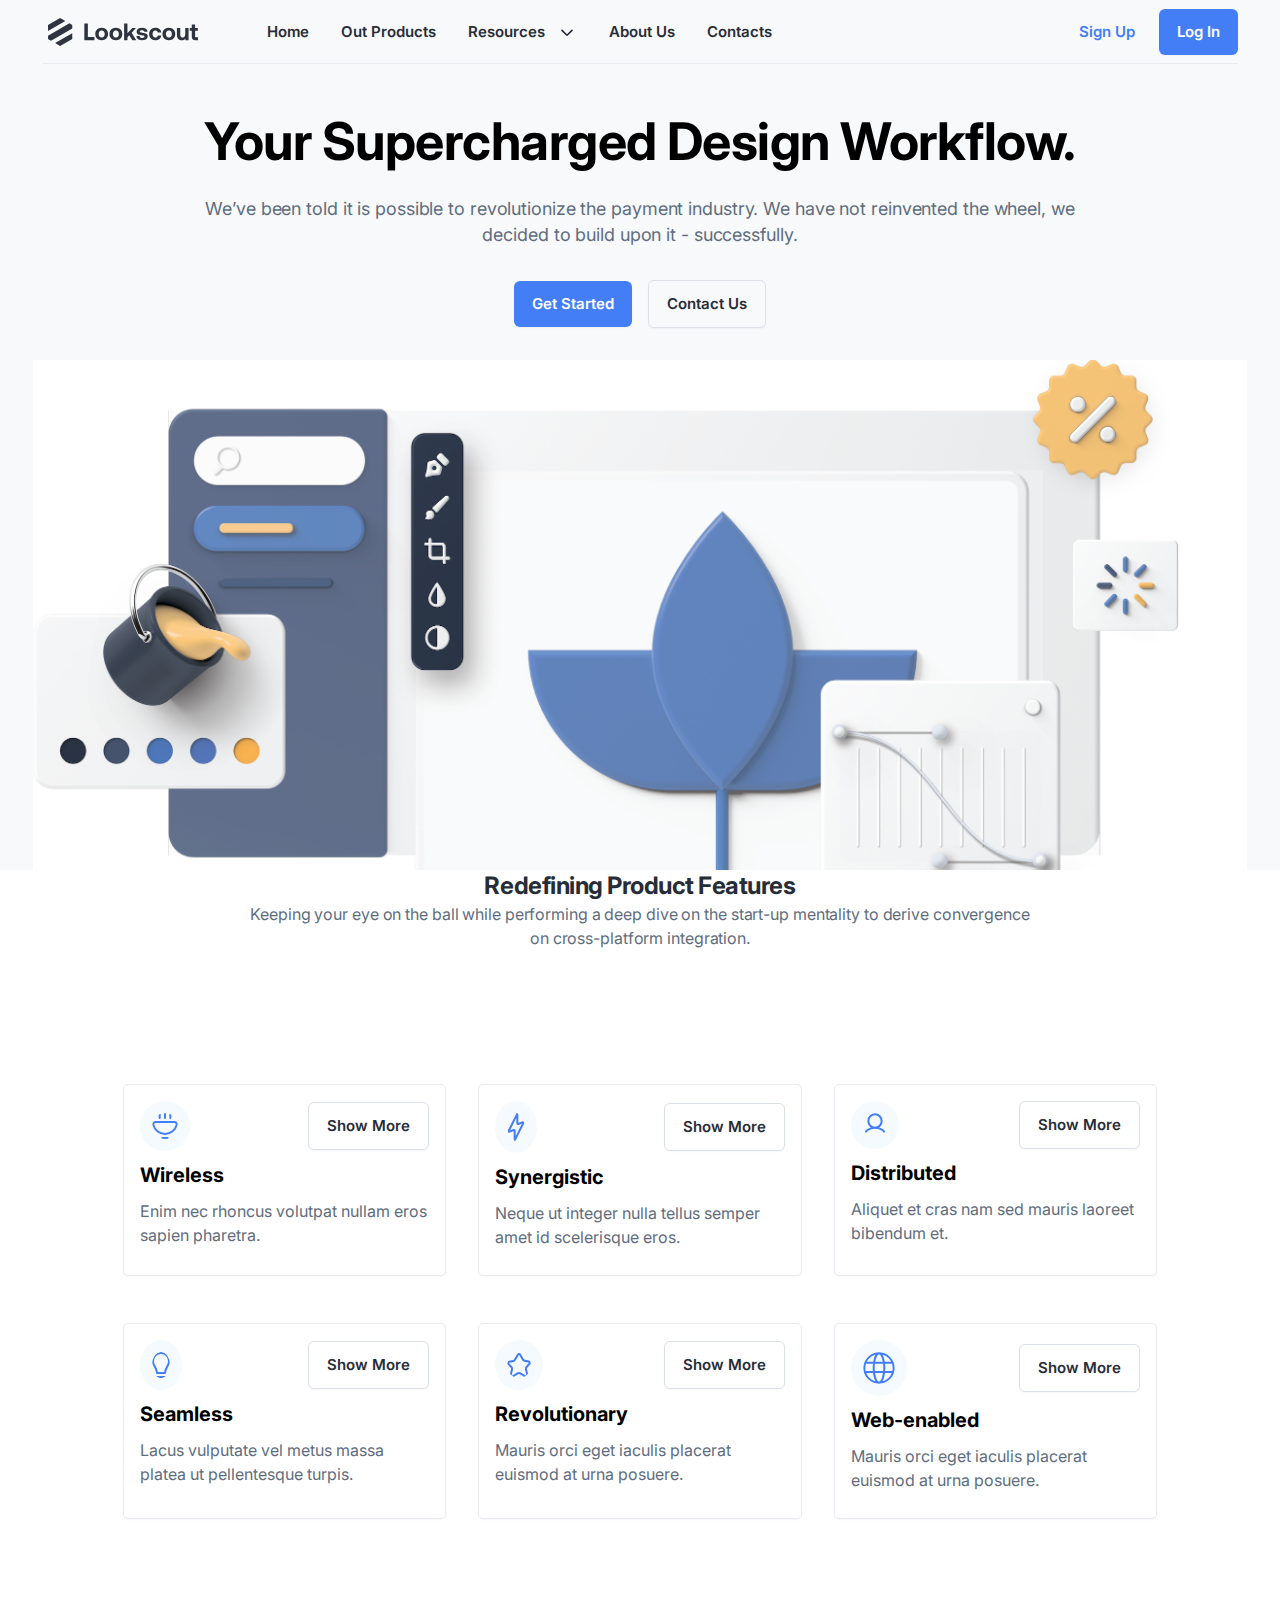
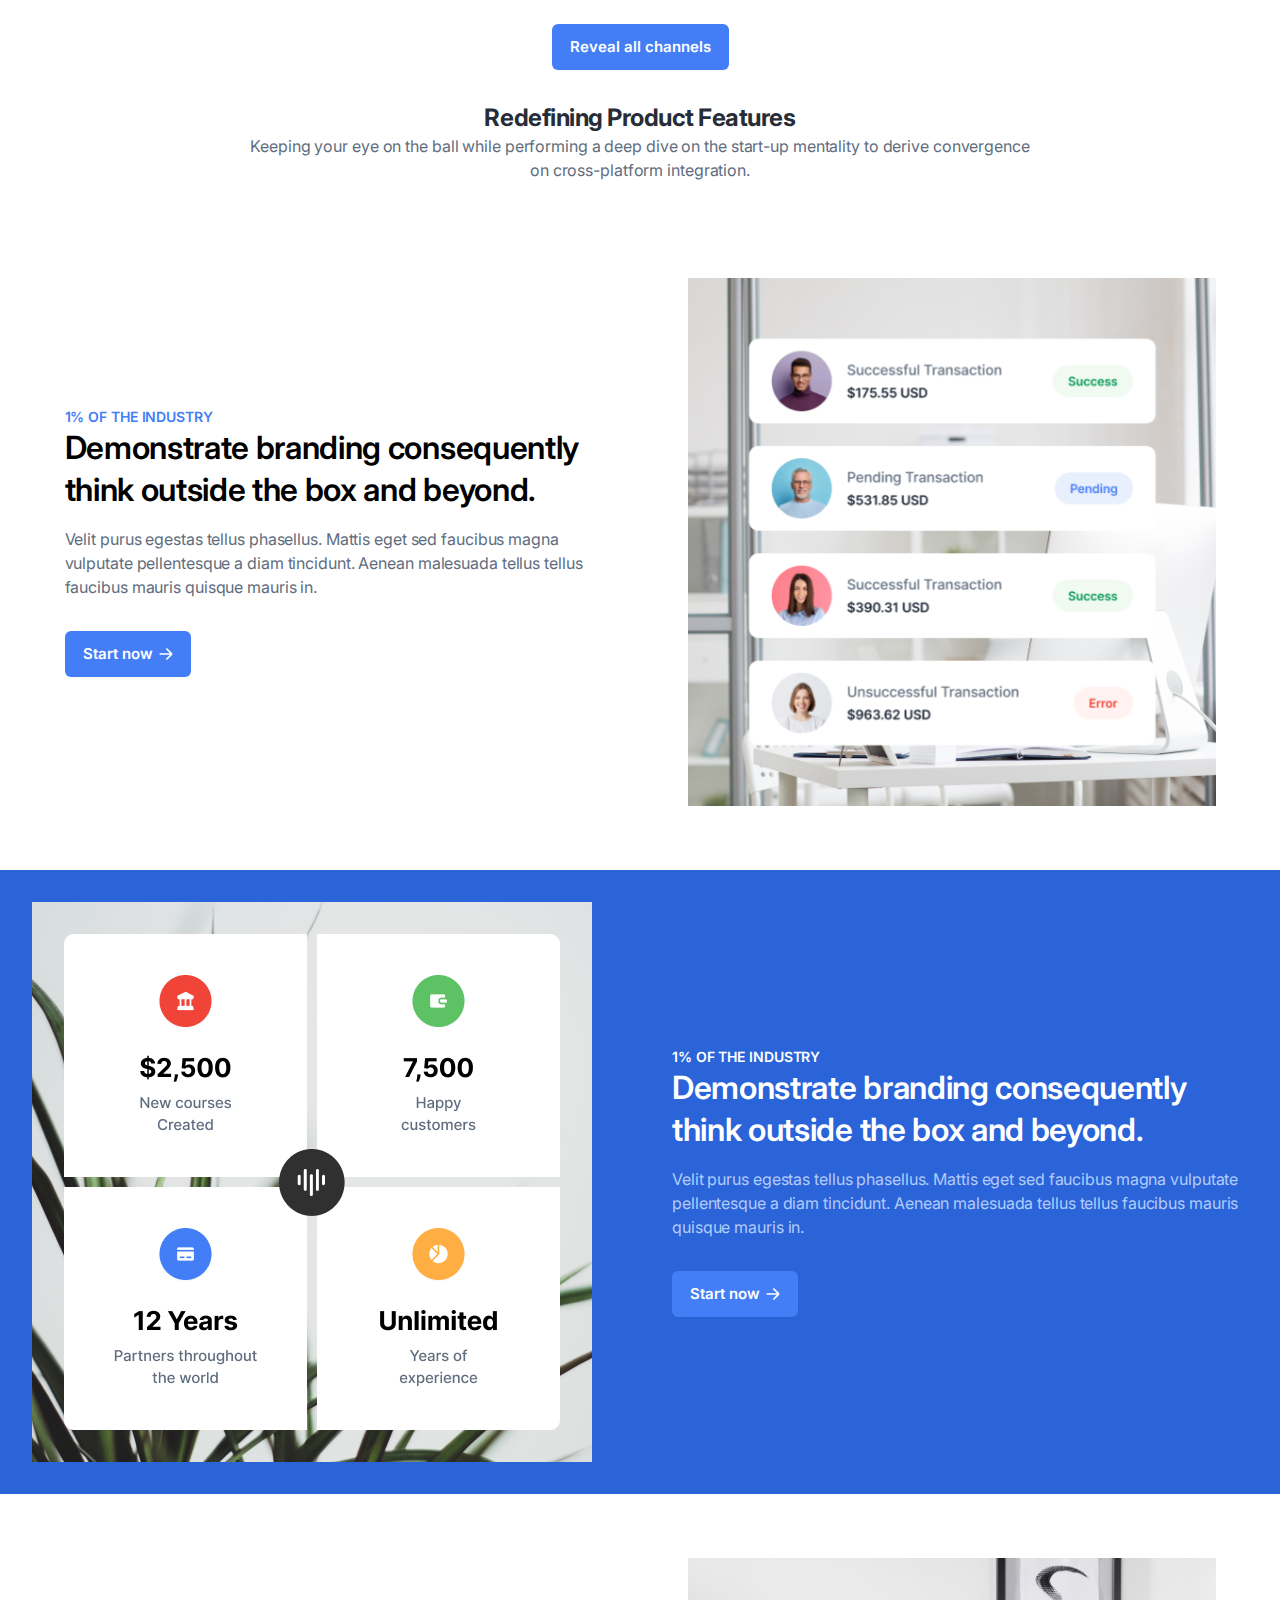
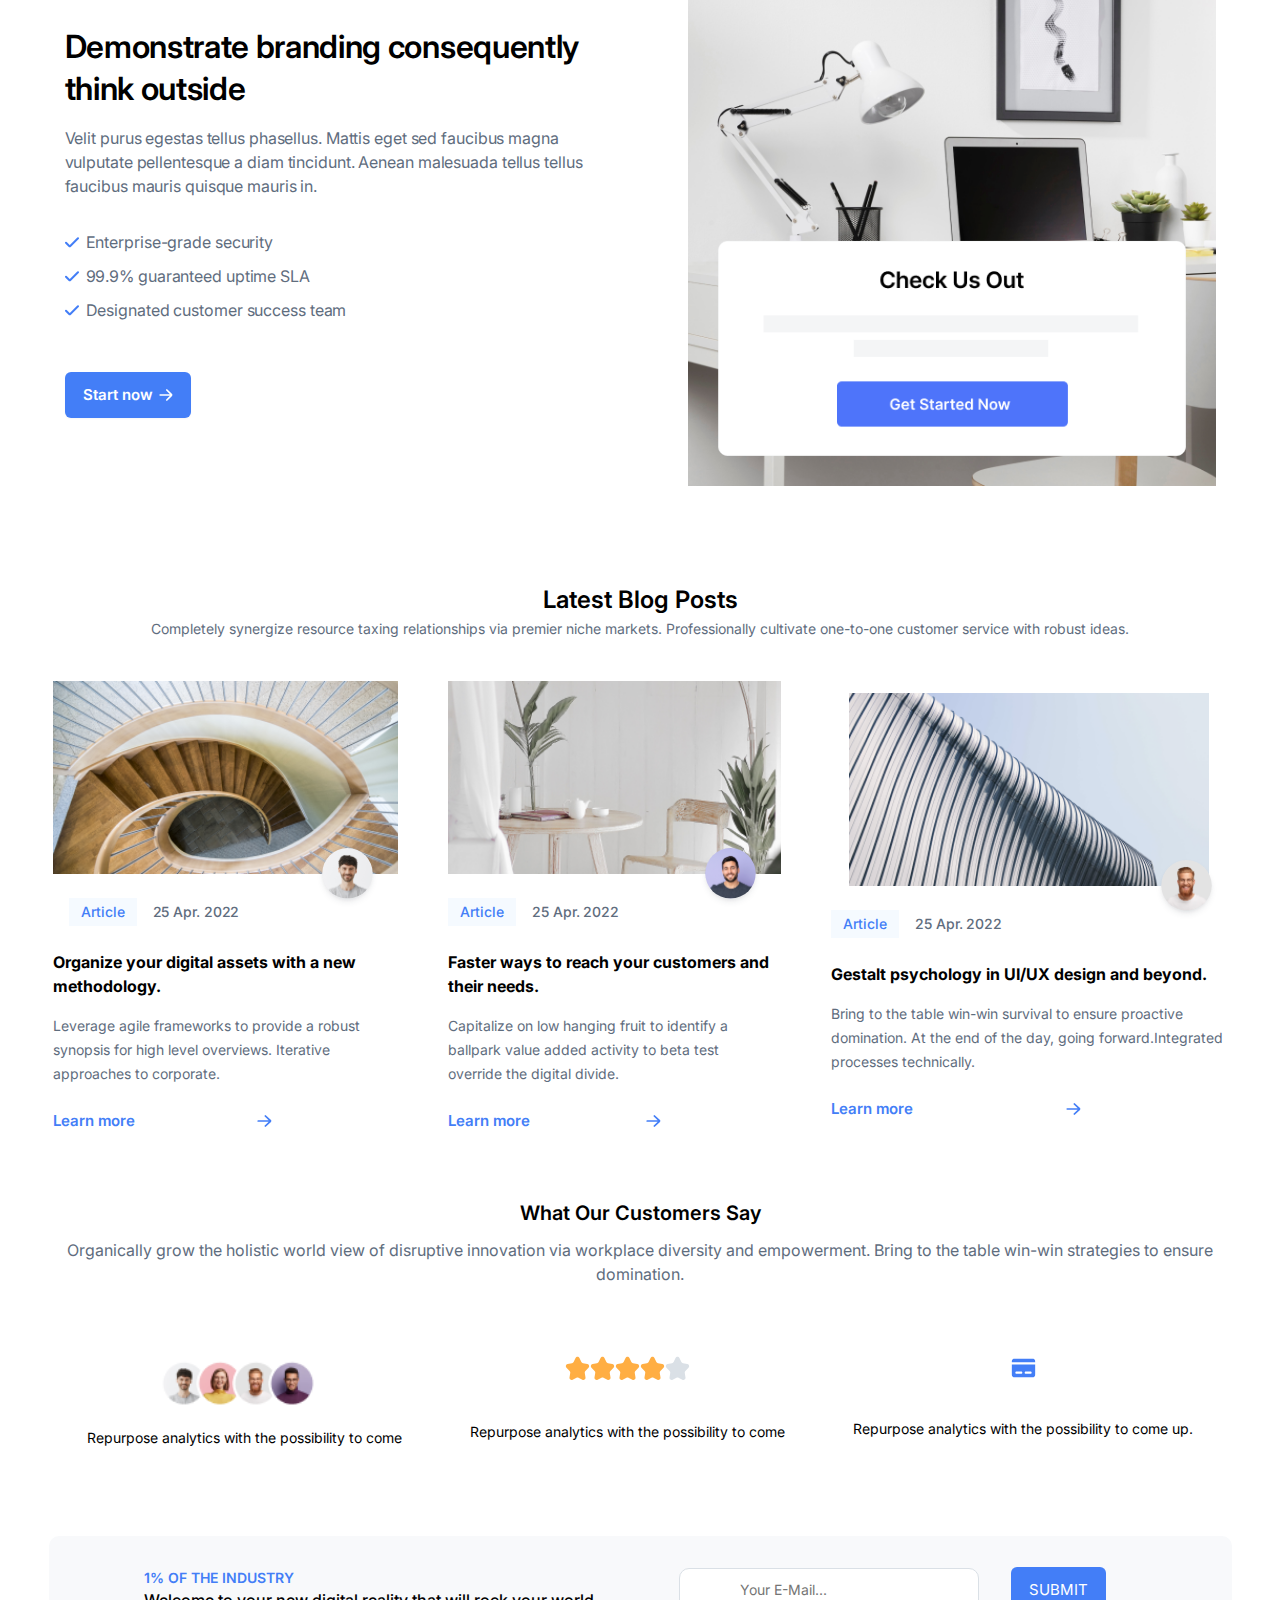
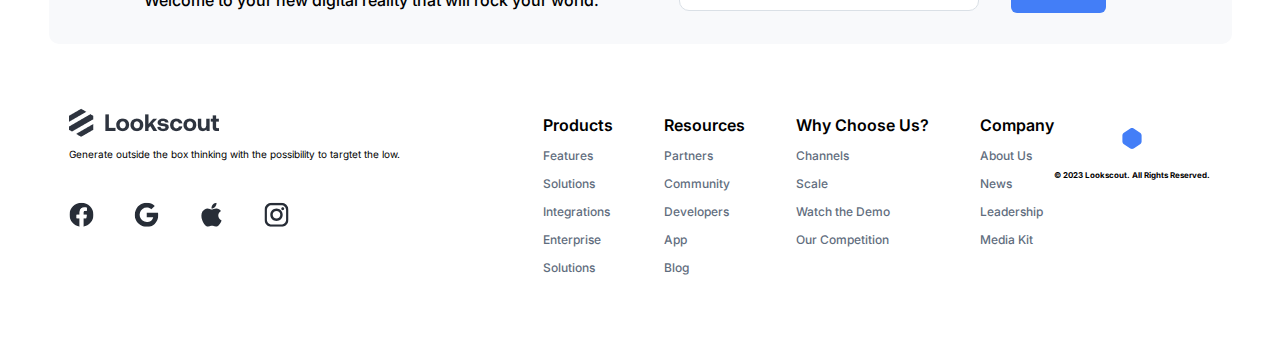
==== commit f15d39a4: "final" ====
--- a/index.html
+++ b/index.html
@@ -1,173 +1,192 @@
 <!DOCTYPE html>
 <html lang="en">
-
-<head>
-	<meta charset="UTF-8" />
-	<meta http-equiv="X-UA-Compatible" content="IE=edge" />
-	<meta name="viewport" content="width=device-width, initial-scale=1.0" />
-	<!-- font link-->
-	<link rel="preconnect" href="https://fonts.googleapis.com" />
-	<link rel="preconnect" href="https://fonts.gstatic.com" crossorigin />
-	<link href="https://fonts.googleapis.com/css2?family=Inter:wght@400;500;600;700&display=block" rel="stylesheet" />
-
-	<!-- css reset -->
-	<link rel="stylesheet" href="assets/css/reset.css" />
-	<link rel="stylesheet" href="assets/css/lookscout.css" />
-	<link rel="stylesheet" href="assets/css/button.css" />
-	<!-- css links -->
-	<title>Landing Page</title>
-</head>
-
-<body>
-	<!-- Header Start -->
-
-	<header>
-		<div class="container">
-			<!--Nav Start -->
-
-			<nav>
-				<div class="nav-flex">
-					<a href="index.html"><img id="Logo" src="assets/img/svg/Logo.svg" alt="" /></a>
-					<div class="Header-links">
-						<a href="#">Home</a>
-						<a href="#">Out Products</a>
-						<a class="downlink" href="#">Resources
-							<img src="assets/img/svg/down arrow.svg" alt="" /></a>
-						<a href="#">Contacts</a>
-					</div>
-				</div>
-				<div class="singUp-logIn">
-					<a class="singUp" href="#">Sing Up</a>
-					<a class="button button-blue" href="#"> Log In</a>
-				</div>
-				<a class="sidebar" href="#"><img src="assets/img/svg/Sidebar.svg" alt="" /></a>
-			</nav>
-
-			<!--Nav End -->
-
-			<!--Hero-Base Start -->
-
-			<section class="Hero-Base">
-				<div class="Paragraph-container">
-					<p class="Headline_xL-Mobile-Semibold">
-						Your Supercharged Design Workflow.
+	<head>
+		<meta charset="UTF-8" />
+		<meta http-equiv="X-UA-Compatible" content="IE=edge" />
+		<meta name="viewport" content="width=device-width, initial-scale=1.0" />
+		<!-- font link-->
+		<link rel="preconnect" href="https://fonts.googleapis.com" />
+		<link rel="preconnect" href="https://fonts.gstatic.com" crossorigin />
+		<link
+			href="https://fonts.googleapis.com/css2?family=Inter:wght@400;500;600;700&display=block"
+			rel="stylesheet" />
+
+		<!-- css reset -->
+		<link rel="stylesheet" href="assets/css/reset.css" />
+		<link rel="stylesheet" href="assets/css/lookscout.css" />
+		<link rel="stylesheet" href="assets/css/button.css" />
+		<!-- css links -->
+		<title>Landing Page</title>
+	</head>
+
+	<body>
+		<!-- Header Start -->
+
+		<header>
+			<div class="container">
+				<!--Nav Start -->
+
+				<nav>
+					<div class="nav-flex">
+						<a href="index.html"
+							><img
+								id="Logo"
+								src="assets/img/svg/Logo.svg"
+								alt=""
+						/></a>
+						<div class="Header-links">
+							<a href="#">Home</a>
+							<a href="#">Out Products</a>
+							<a class="downlink" href="#"
+								>Resources
+								<img src="assets/img/svg/down arrow.svg" alt=""
+							/></a>
+
+							<a href="about.html">About Us</a>
+							<a href="#">Contacts</a>
+						</div>
+					</div>
+					<div class="singUp-logIn">
+						<a class="singUp" href="#">Sign Up</a>
+						<a class="button button-blue" href="#"> Log In</a>
+					</div>
+					<a class="sidebar" href="#"
+						><img src="assets/img/svg/Sidebar.svg" alt=""
+					/></a>
+				</nav>
+
+				<!--Nav End -->
+
+				<!--Hero-Base Start -->
+
+				<section class="Hero-Base">
+					<div class="Paragraph-container">
+						<p class="Headline_xL-Mobile-Semibold">
+							Your Supercharged Design Workflow.
+						</p>
+						<p class="Headline_gray">
+							We’ve been told it is possible to revolutionize the
+							payment industry. We have not reinvented the wheel,
+							we decided to build upon it - successfully.
+						</p>
+					</div>
+					<div class="Input-form">
+						<a class="button button-blue mobile-full" href="#"
+							>Get Started</a
+						>
+						<a class="button mobile-full" href="#">Contact Us</a>
+					</div>
+				</section>
+
+				<!--Hero-Base End -->
+			</div>
+
+			<img
+				class="Header-img"
+				src="assets/img/Landing Page Header Image.png"
+				alt="" />
+		</header>
+
+		<!-- Header End -->
+
+		<!-- LeftToRight Start -->
+		<div class="section leftToRight">
+			<div class="container">
+				<div class="leftToRightHeader">
+					<h3 class="text-center">Redefining Product Features</h3>
+					<p class="text-l text-center">
+						Keeping your eye on the ball while performing a deep
+						dive on the start-up mentality to derive convergence on
+						cross-platform integration.
 					</p>
-					<p class="Headline_gray">
-						We’ve been told it is possible to revolutionize the
-						payment industry. We have not reinvented the wheel,
-						we decided to build upon it - successfully.
-					</p>
-				</div>
-				<div class="Input-form">
-					<a class="button button-blue mobile-full" href="#">Get Started</a>
-					<a class="button mobile-full" href="#">Contact Us</a>
-				</div>
-			</section>
-
-			<!--Hero-Base End -->
-		</div>
-
-		<img class="Header-img" src="assets/img/Landing Page Header Image.png" alt="" />
-	</header>
-
-	<!-- Header End -->
-
-	<!-- LeftToRight Start -->
-	<div class="section leftToRight">
-		<div class="container">
-			<div class="leftToRightHeader">
-				<h3 class="text-center">Redefining Product Features</h3>
-				<p class="text-l text-center">
-					Keeping your eye on the ball while performing a deep
-					dive on the start-up mentality to derive convergence on
-					cross-platform integration.
+				</div>
+				<div class="review-cards">
+					<div class="review-card">
+						<div class="review-card-header">
+							<img src="assets/img/svg/sound.svg" alt="" />
+							<a href="#" class="button">Show More</a>
+						</div>
+						<div class="review-card-text">
+							<h4>Wireless</h4>
+							<p>
+								Enim nec rhoncus volutpat nullam eros sapien
+								pharetra.
+							</p>
+						</div>
+					</div>
+					<div class="review-card">
+						<div class="review-card-header">
+							<img src="assets/img/svg/thunder.svg" alt="" />
+							<a href="#" class="button">Show More</a>
+						</div>
+						<div class="review-card-text">
+							<h4>Synergistic</h4>
+							<p>
+								Neque ut integer nulla tellus semper amet id
+								scelerisque eros.
+							</p>
+						</div>
+					</div>
+					<div class="review-card">
+						<div class="review-card-header">
+							<img src="assets/img/svg/person.svg" alt="" />
+							<a href="#" class="button">Show More</a>
+						</div>
+						<div class="review-card-text">
+							<h4>Distributed</h4>
+							<p>
+								Aliquet et cras nam sed mauris laoreet bibendum
+								et.
+							</p>
+						</div>
+					</div>
+					<div class="review-card">
+						<div class="review-card-header">
+							<img src="assets/img/svg/bulb.svg" alt="" />
+							<a href="#" class="button">Show More</a>
+						</div>
+						<div class="review-card-text">
+							<h4>Seamless</h4>
+							<p>
+								Lacus vulputate vel metus massa platea ut
+								pellentesque turpis.
+							</p>
+						</div>
+					</div>
+					<div class="review-card">
+						<div class="review-card-header">
+							<img src="assets/img/svg/star.svg" alt="" />
+							<a href="#" class="button">Show More</a>
+						</div>
+						<div class="review-card-text">
+							<h4>Revolutionary</h4>
+							<p>
+								Mauris orci eget iaculis placerat euismod at
+								urna posuere.
+							</p>
+						</div>
+					</div>
+					<div class="review-card">
+						<div class="review-card-header">
+							<img src="assets/img/svg/web.svg" alt="" />
+							<a href="#" class="button">Show More</a>
+						</div>
+						<div class="review-card-text">
+							<h4>Web-enabled</h4>
+							<p>
+								Mauris orci eget iaculis placerat euismod at
+								urna posuere.
+							</p>
+						</div>
+					</div>
+				</div>
+				<p class="button-container">
+					<a href="#" class="button button-blue"
+						>Reveal all channels</a
+					>
 				</p>
 			</div>
-			<div class="review-cards">
-				<div class="review-card">
-					<div class="review-card-header">
-						<img src="assets/img/svg/sound.svg" alt="" />
-						<a href="#" class="button">Show More</a>
-					</div>
-					<div class="review-card-text">
-						<h4>Wireless</h4>
-						<p>
-							Enim nec rhoncus volutpat nullam eros sapien
-							pharetra.
-						</p>
-					</div>
-				</div>
-				<div class="review-card">
-					<div class="review-card-header">
-						<img src="assets/img/svg/thunder.svg" alt="" />
-						<a href="#" class="button">Show More</a>
-					</div>
-					<div class="review-card-text">
-						<h4>Synergistic</h4>
-						<p>
-							Neque ut integer nulla tellus semper amet id
-							scelerisque eros.
-						</p>
-					</div>
-				</div>
-				<div class="review-card">
-					<div class="review-card-header">
-						<img src="assets/img/svg/person.svg" alt="" />
-						<a href="#" class="button">Show More</a>
-					</div>
-					<div class="review-card-text">
-						<h4>Distributed</h4>
-						<p>
-							Aliquet et cras nam sed mauris laoreet bibendum
-							et.
-						</p>
-					</div>
-				</div>
-				<div class="review-card">
-					<div class="review-card-header">
-						<img src="assets/img/svg/bulb.svg" alt="" />
-						<a href="#" class="button">Show More</a>
-					</div>
-					<div class="review-card-text">
-						<h4>Seamless</h4>
-						<p>
-							Lacus vulputate vel metus massa platea ut
-							pellentesque turpis.
-						</p>
-					</div>
-				</div>
-				<div class="review-card">
-					<div class="review-card-header">
-						<img src="assets/img/svg/star.svg" alt="" />
-						<a href="#" class="button">Show More</a>
-					</div>
-					<div class="review-card-text">
-						<h4>Revolutionary</h4>
-						<p>
-							Mauris orci eget iaculis placerat euismod at
-							urna posuere.
-						</p>
-					</div>
-				</div>
-				<div class="review-card">
-					<div class="review-card-header">
-						<img src="assets/img/svg/web.svg" alt="" />
-						<a href="#" class="button">Show More</a>
-					</div>
-					<div class="review-card-text">
-						<h4>Web-enabled</h4>
-						<p>
-							Mauris orci eget iaculis placerat euismod at
-							urna posuere.
-						</p>
-					</div>
-				</div>
-			</div>
-			<p class="button-container">
-				<a href="#" class="button button-blue">Reveal all channels</a>
-			</p>
-		</div>
-	</div>
+		</div>
 
 		<!-- Ömer LeftoRight start -->
 		<!--Section-1 start -->
@@ -262,8 +281,8 @@
 		</div>
 		<!--Section-2 end -->
 		<!--Section-3 start -->
-			<div class="section leftToRight leftToRightLastChild">
-				<div class="container">
+		<div class="section leftToRight leftToRightLastChild">
+			<div class="container">
 				<div class="leftToRightContent">
 					<div class="leftToRightContentImg p-lr">
 						<img
@@ -274,7 +293,6 @@
 							class="imgTablet"
 							src="assets/img/demonstrate-card-tablet.png"
 							alt="Redefining Product Features" />
-					
 					</div>
 					<div class="leftToRightContentBase p-lr">
 						<span class="text-s">1% OF THE INDUSTRY</span>
@@ -299,24 +317,19 @@
 			</div>
 		</div>
 		<!--Section-3 end -->
-			<!--Section-4 ops start -->
+		<!--Section-4 ops start -->
 		<div class="section leftToRight checkUsOut">
 			<div class="a_container">
-		
-
 				<div class="leftToRightContent">
 					<div class="leftToRightContentImg p-lr">
 						<img
 							class="imgPc"
 							src="assets/img/checks-us-out.png"
 							alt="Redefining Product Features" />
-						
 					</div>
 					<div class="leftToRightContentBase p-lr">
-						<h2>
-							Demonstrate branding consequently think outside
-						</h2>
-						<p class="text-l" style="width: 532px;">
+						<h2>Demonstrate branding consequently think outside</h2>
+						<p class="text-l" style="width: 532px">
 							Velit purus egestas tellus phasellus. Mattis eget
 							sed faucibus magna vulputate pellentesque a diam
 							tincidunt. Aenean malesuada tellus tellus faucibus
@@ -338,13 +351,19 @@
 			</div>
 		</div>
 		<!--Section-4 ops start -->
-		
 
 		<!-- Ömer LeftoRight end -->
 		<div class="container">
 			<div class="latest">
-				<h1>Latest Blog Posts</h1>
-				<p>
+				<h2 style="font-size: 24px; font-weight: 600">
+					Latest Blog Posts
+				</h2>
+				<p
+					style="
+						color: rgba(95, 109, 126, 1);
+						font-size: 14px;
+						font-weight: 400;
+					">
 					Completely synergize resource taxing relationships via
 					premier niche markets. Professionally cultivate one-to-one
 					customer service with robust ideas.
@@ -422,25 +441,37 @@
 			</div>
 		</div>
 
-	<div class="container">
-		<h2 class="text-center">What Our Customers Say</h2>
-		<p class="text-center">
-			Organically grow the holistic world view of disruptive
-			innovation via workplace diversity and empowerment. Bring to the
-			table win-win strategies to ensure domination.
-		</p>
-		<div class="customers">
-			<div>
-				<div class="profile-photos">
-					<img src="assets/img/Avatar-s-1.png" alt="" />
-					<img src="assets/img/Avatar-4.png" alt="" />
-					<img src="assets/img/Avatar-s-3.png" alt="" />
-					<img src="assets/img/Avatar-s-4.png" alt="" />
-				</div>
-				<h4 class="text-center">
-					Repurpose analytics with the possibility to come
-				</h4>
-			</div>
+		<div class="a_container">
+			<h2
+				class="text-center"
+				style="font-size: 20px; font-weight: 600; padding-bottom: 10px">
+				What Our Customers Say
+			</h2>
+			<p
+				class="text-center"
+				style="
+					font-size: 16px;
+					font-weight: 400;
+					color: rgba(95, 109, 126, 1);
+				">
+				Organically grow the holistic world view of disruptive
+				innovation via workplace diversity and empowerment. Bring to the
+				table win-win strategies to ensure domination.
+			</p>
+			<div class="customers">
+				<div>
+					<div class="profile-photos">
+						<img src="assets/img/Avatar-s-1.png" alt="" />
+						<img src="assets/img/Avatar-4.png" alt="" />
+						<img src="assets/img/Avatar-s-3.png" alt="" />
+						<img src="assets/img/Avatar-s-4.png" alt="" />
+					</div>
+					<h4
+						class="text-center"
+						style="font-size: 14px; font-weight: 400">
+						Repurpose analytics with the possibility to come
+					</h4>
+				</div>
 
 				<div class="stars-section">
 					<div class="stars">
@@ -450,7 +481,9 @@
 						<img src="assets/img/svg/star-yellow.svg" alt="" />
 						<img src="assets/img/svg/star-empty.svg" alt="" />
 					</div>
-					<h4 class="text-center">
+					<h4
+						class="text-center"
+						style="font-size: 14px; font-weight: 400">
 						Repurpose analytics with the possibility to come
 					</h4>
 				</div>
@@ -458,29 +491,43 @@
 					<div class="stars">
 						<img src="assets/img/svg/card.svg" alt="" />
 					</div>
-					<h4 class="text-center">
+					<h4
+						class="text-center"
+						style="font-size: 14px; font-weight: 400">
 						Repurpose analytics with the possibility to come up.
 					</h4>
 				</div>
 			</div>
 		</div>
-		<div class="container">
-			<div class="bg-gray">
-				<h4 style="color: #437ef7">1% OF THE INDUSTRY</h4>
-				<h2>
-					Welcome to your new digital reality that will rock your
-					world.
-				</h2>
-				<input
-					type="email"
-					name=""
-					id="email"
-					placeholder="Your E-Mail..." />
-				<a href="#" class="btn btn-blue">SUBMIT</a>
-			</div>
-		</div>
-
-		<footer class="container">
+		<div class="a_container">
+			<div class="bg-gray email">
+				<div>
+					<h4
+						style="
+							color: #437ef7;
+							font-size: 14px;
+							font-weight: 600;
+						">
+						1% OF THE INDUSTRY
+					</h4>
+					<h2 style="font-size: 16px; font-weight: 500">
+						Welcome to your new digital reality that will rock your
+						world.
+					</h2>
+				</div>
+
+				<div class="email-right">
+					<input
+						type="email"
+						name=""
+						id="email"
+						placeholder="Your E-Mail..." />
+					<a href="#" class="btn btn-blue">SUBMIT</a>
+				</div>
+			</div>
+		</div>
+
+		<footer class="a_container">
 			<div class="footer-container">
 				<div class="footer-head">
 					<div class="footer-head-text">
@@ -560,4 +607,4 @@
 			</div>
 		</footer>
 	</body>
-</html>+</html>
--- a/assets/css/lookscout.css
+++ b/assets/css/lookscout.css
@@ -91,12 +91,75 @@
 
 .Header-img {
 	margin-top: 3rem;
-	width: 100%;
+	max-width: 100%;
+	margin-inline: auto;
 }
 
 /* Header End */
 
 /* Utilities */
+
+/*Ali*/
+
+.a_container {
+	padding: 32px 16px;
+	box-sizing: border-box;
+	max-width: 1215px;
+	margin: 0 auto;
+}
+
+/*Review*/
+
+.review-text {
+	text-align: center;
+}
+
+.review-text p {
+	color: rgba(95, 109, 126, 1);
+	margin-top: 12px;
+	margin-bottom: 12px;
+}
+
+.review-card-header {
+	display: flex;
+	justify-content: space-between;
+	align-items: center;
+	margin-bottom: 10px;
+}
+
+.review-card-header img {
+	padding: 12px;
+	border-radius: 50%;
+	background-color: #f5faff;
+}
+
+.review-card {
+	border: 1px solid #eaebf0;
+	box-shadow: 0px 1px 2px rgba(16, 24, 40, 0.04);
+	border-radius: 5px;
+	padding: 16px;
+	margin-bottom: 15px;
+}
+
+.review-card-text h4 {
+	font-size: 20px;
+	line-height: 28px;
+}
+
+.review-card-text p {
+	color: rgba(95, 109, 126, 1);
+	font-size: 16px;
+	line-height: 24px;
+	padding-top: 10px;
+	padding-bottom: 10px;
+}
+
+.button-container {
+	text-align: center;
+	margin-top: 20px;
+}
+
+/*Ali End*/
 
 .text-center {
 	text-align: center;
@@ -112,7 +175,7 @@
 	font-weight: 700;
 	line-height: 32px;
 	letter-spacing: -0.02em;
-	color: #272D37;
+	color: #272d37;
 }
 
 .text-l {
@@ -197,11 +260,9 @@
 	display: none;
 }
 
-
-.checkUsOut{
+.checkUsOut {
 	display: none;
 }
-
 
 /* blog start */
 
@@ -223,8 +284,15 @@
 }
 
 .card {
-	gap: 20px;
 	border-radius: 10px;
+	padding: 10px;
+	overflow: hidden;
+}
+
+.card img {
+	max-width: 400px;
+	margin: 0 auto;
+	zoom: 105%;
 }
 
 .cards1 {
@@ -527,6 +595,10 @@
 .footer-bottom img {
 	width: 20px;
 }
+
+.footer-container li {
+	padding-block: 5px;
+}
 /*Footer End*/
 @media (min-width: 704px) {
 	/* TABLET AREA  */
@@ -577,7 +649,7 @@
 		display: block;
 		margin: auto;
 	}
-	.checkUsOut{
+	.checkUsOut {
 		display: none;
 	}
 
@@ -596,11 +668,7 @@
 	.card-container {
 		display: grid;
 		grid-template-columns: 1fr 1fr;
-		justify-items: center;
-	}
-
-	.card {
-		max-width: 350px;
+		justify-items: stretch;
 	}
 
 	.customers {
@@ -613,10 +681,35 @@
 		border: none;
 		margin: 0;
 	}
+
+	.footer-container {
+		display: flex;
+		flex-wrap: wrap;
+		flex-direction: row;
+		align-items: flex-start;
+	}
+
+	.social-area {
+		gap: 40px;
+	}
+
+	.footer-links {
+		display: grid;
+		grid-template-columns: 1fr 1fr;
+	}
+
+	.footer-head {
+		width: 40%;
+	}
 }
 
 @media (min-width: 1215px) {
 	/* DESKTOP AREA */
+
+	.Header-img {
+		max-width: 1215px;
+		margin-inline: auto;
+	}
 
 	.review-cards {
 		display: grid;
@@ -634,7 +727,9 @@
 	}
 
 	.container {
-		margin: 0 112.03px;
+		max-width: 1215px;
+		margin: 0 auto;
+		padding-inline: 10px;
 	}
 
 	/* Header Start */
@@ -750,19 +845,55 @@
 		display: none;
 	}
 
-	.checkUsOut{
+	.checkUsOut {
 		display: block;
+	}
+
+	.email {
+		display: flex;
+		align-items: center;
+		justify-content: space-evenly;
+	}
+
+	.email a {
+		margin-inline: 30px;
+	}
+
+	#email {
+		padding: 10px 60px;
+		border: 1px solid #dae0e6;
+		color: #dae0e6;
+		width: 300px;
+		border-radius: 10px;
+		margin-top: 10px;
+		margin-bottom: 10px;
+		font-size: 14px;
 	}
 	ul {
 		list-style-image: url('/assets/img/svg/check-ico.svg');
 		padding-bottom: 40px;
 		padding-left: 21px;
-	  }
-	li{
-		list-style-type:none;
+	}
+	li {
+		list-style-type: none;
 		padding-bottom: 10px;
 	}
-	
+	.footer-links {
+		display: flex;
+	}
+
+	.footer-head-text p {
+		font-size: 10px;
+		padding-top: 10px;
+	}
+
+	.footer-links a {
+		font-size: 12px;
+	}
+
+	.social-area {
+		justify-content: left;
+	}
 }
 /*Utility Class*/
 
@@ -790,55 +921,6 @@
 	color: #fff;
 }
 
-/*Review*/
-
-.review-text {
-	text-align: center;
-}
-
-.review-text p {
-	color: rgba(95, 109, 126, 1);
-	margin-top: 12px;
-	margin-bottom: 12px;
-}
-
-.review-card-header {
-	display: flex;
-	justify-content: space-between;
-	align-items: center;
-	margin-bottom: 10px;
-}
-
-.review-card-header img {
-	padding: 12px;
-	border-radius: 50%;
-	background-color: #f5faff;
-}
-
-.review-card {
-	border: 1px solid #eaebf0;
-	box-shadow: 0px 1px 2px rgba(16, 24, 40, 0.04);
-	border-radius: 5px;
-	padding: 16px;
-	margin-bottom: 15px;
-}
-
-.review-card-text h4 {
-	font-size: 20px;
-	line-height: 28px;
-}
-
-.review-card-text p {
-	color: rgba(95, 109, 126, 1);
-	font-size: 16px;
-	line-height: 24px;
-	padding-top: 10px;
-	padding-bottom: 10px;
-}
-
-.button-container {
-	text-align: center;
-	margin-top: 20px;
-}
+/*Utility Class*/
 
 /*Review End*/
--- a/assets/css/button.css
+++ b/assets/css/button.css
@@ -33,7 +33,7 @@
 	color: black;
 	border-radius: 6px;
 	text-align: center;
-	display: block;
+	display: inline-block;
 	margin-top: 15px;
 	margin-bottom: 15px;
 }
